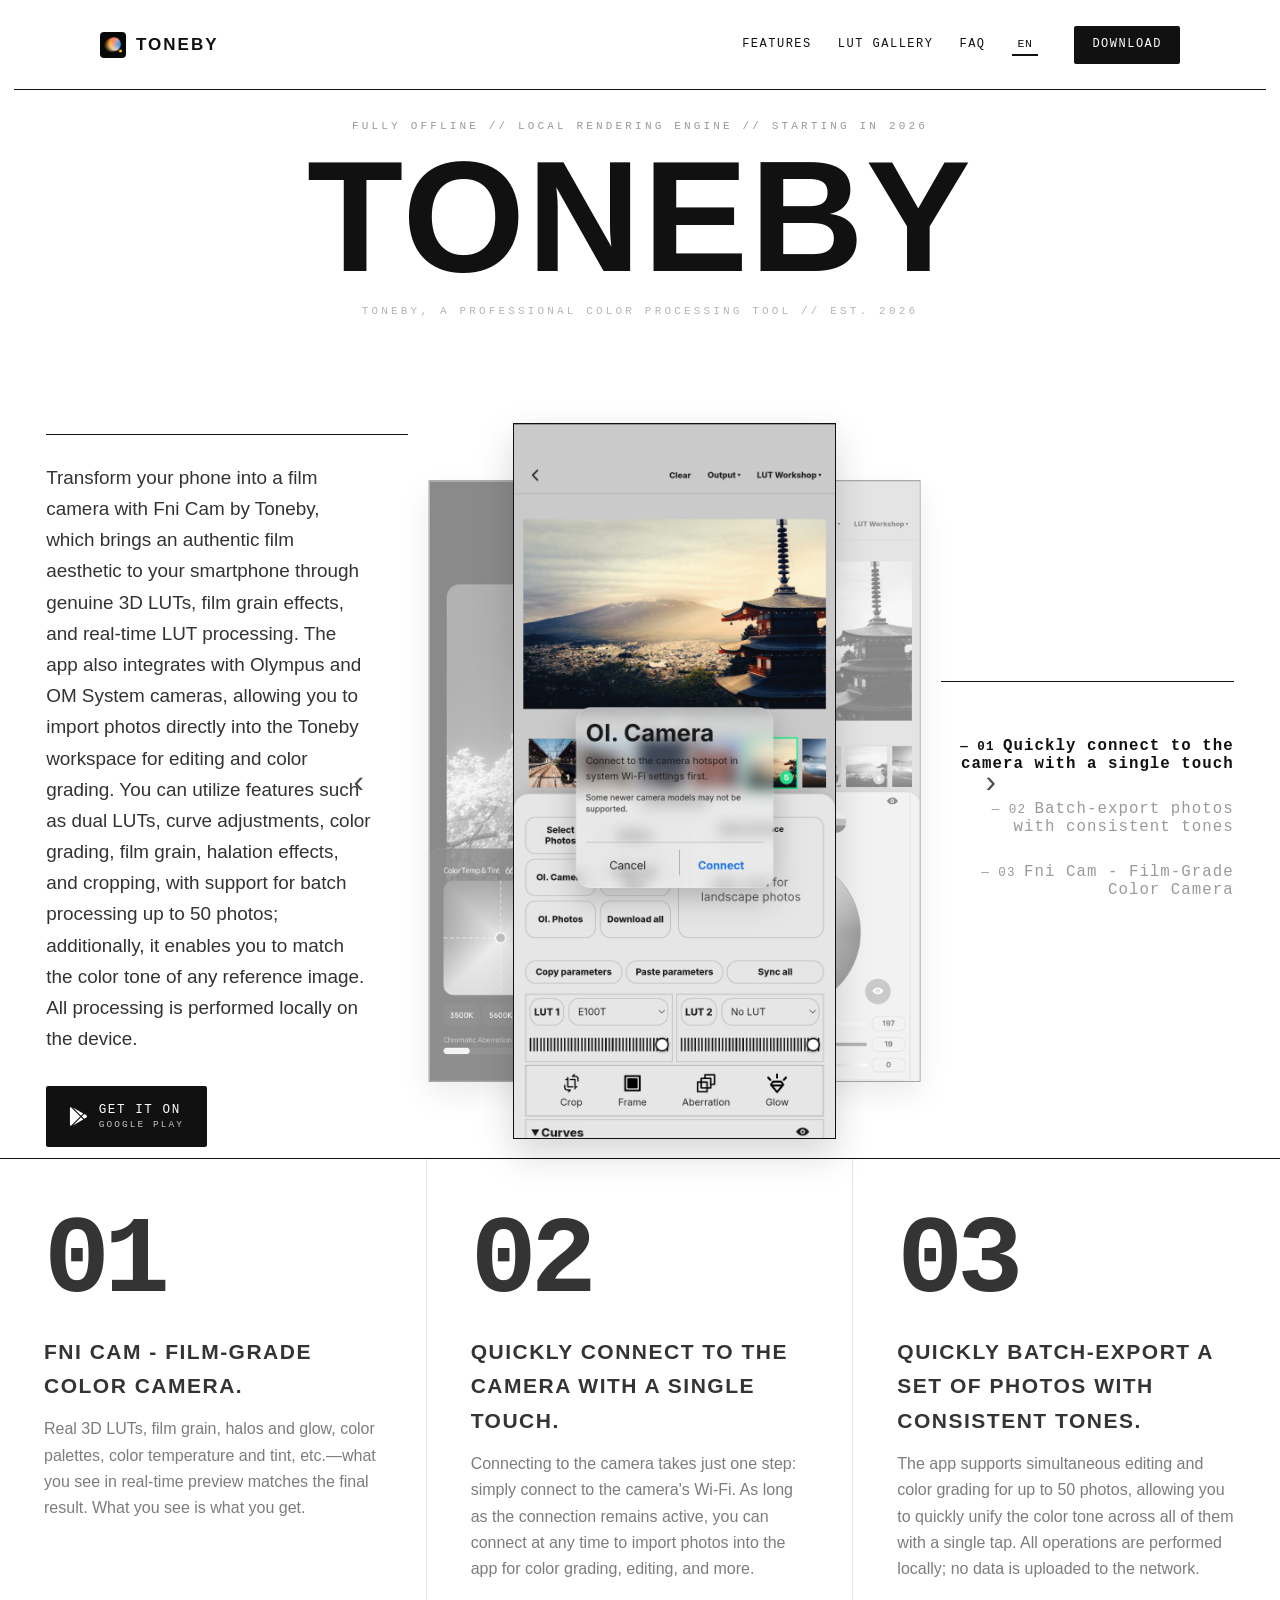
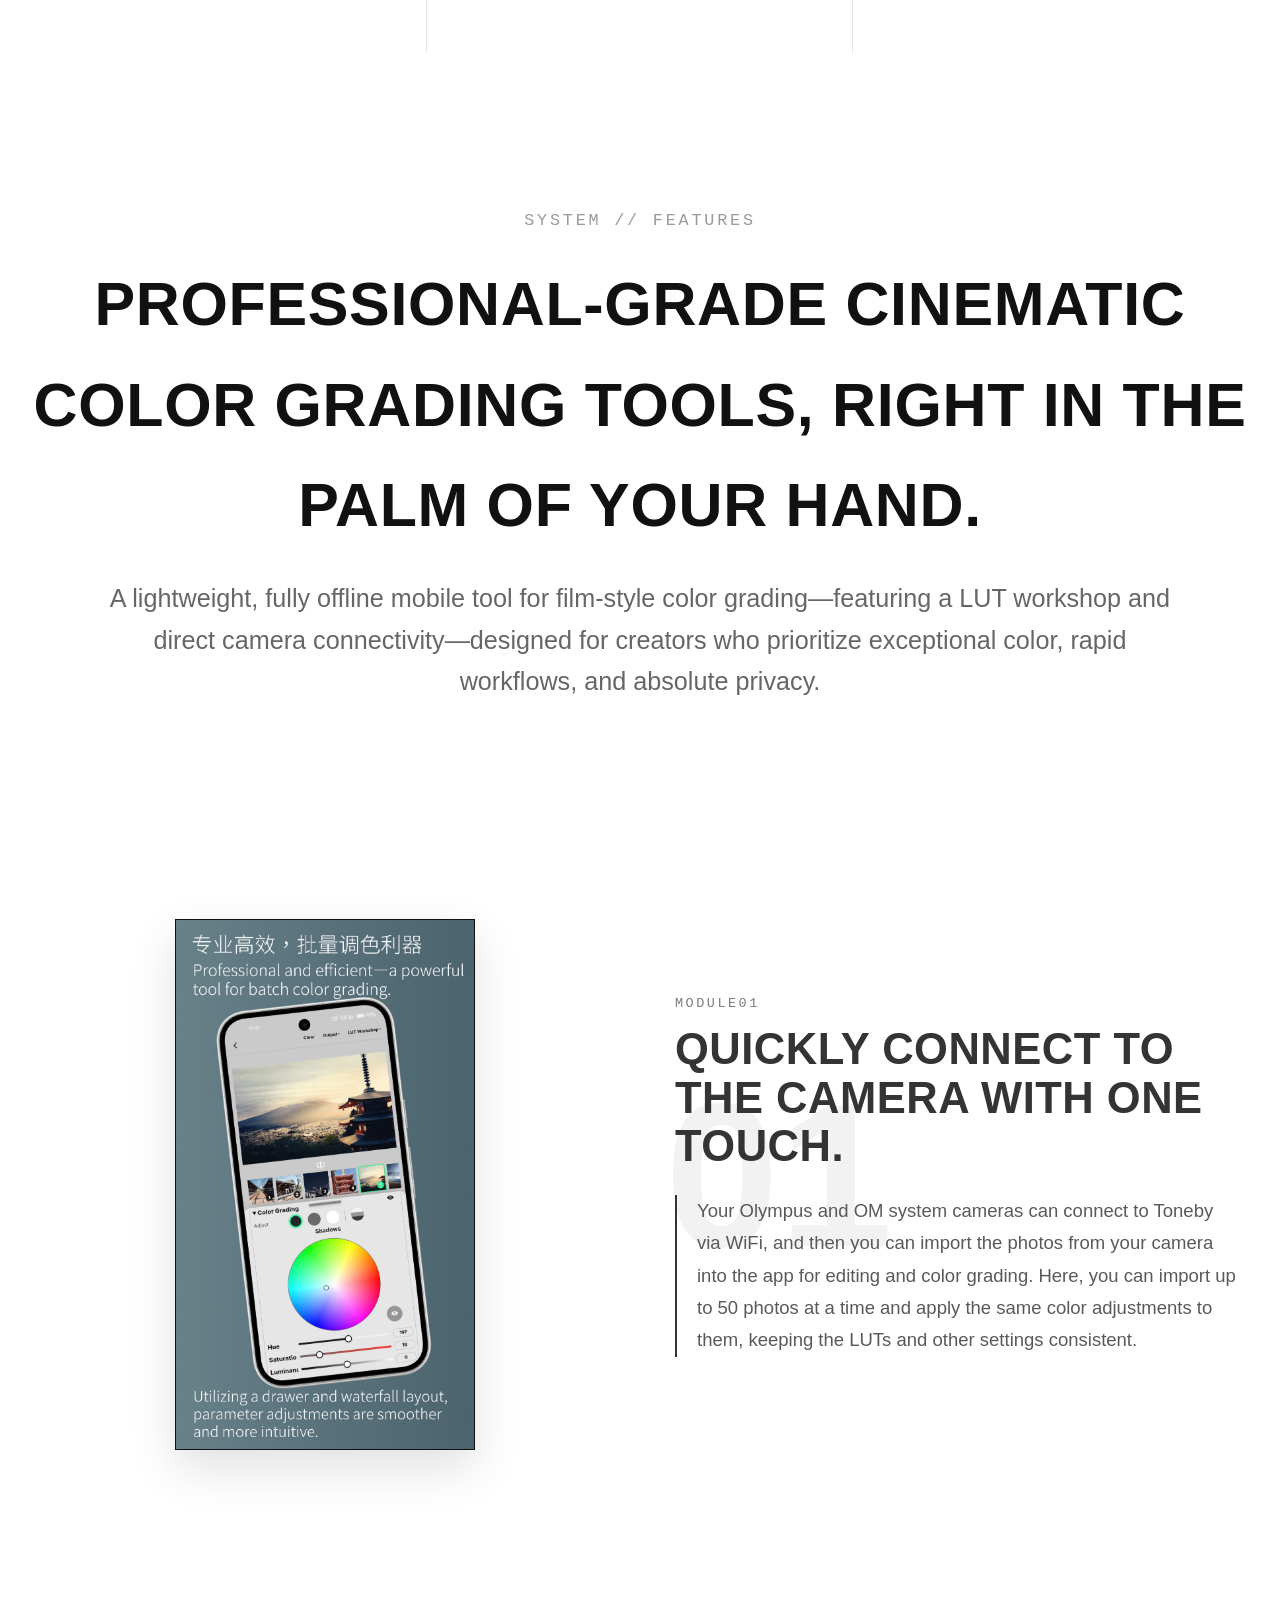
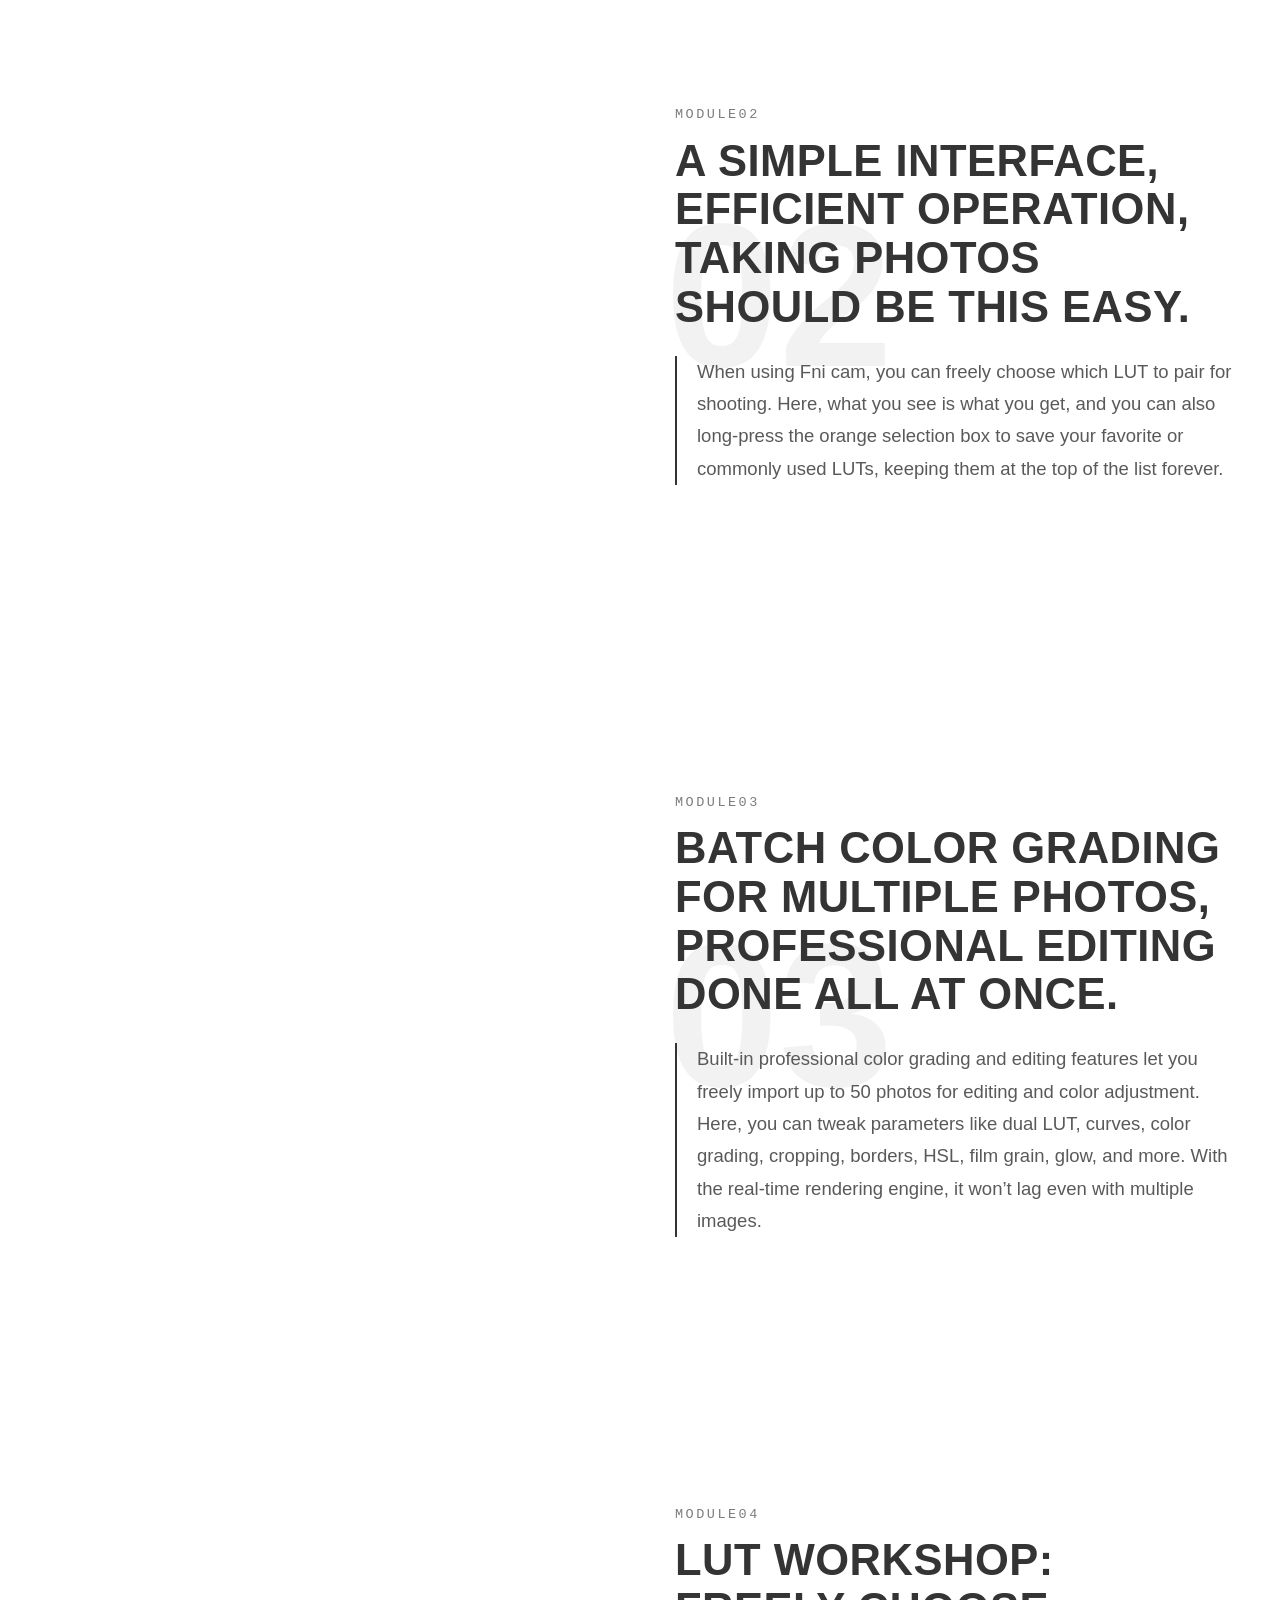
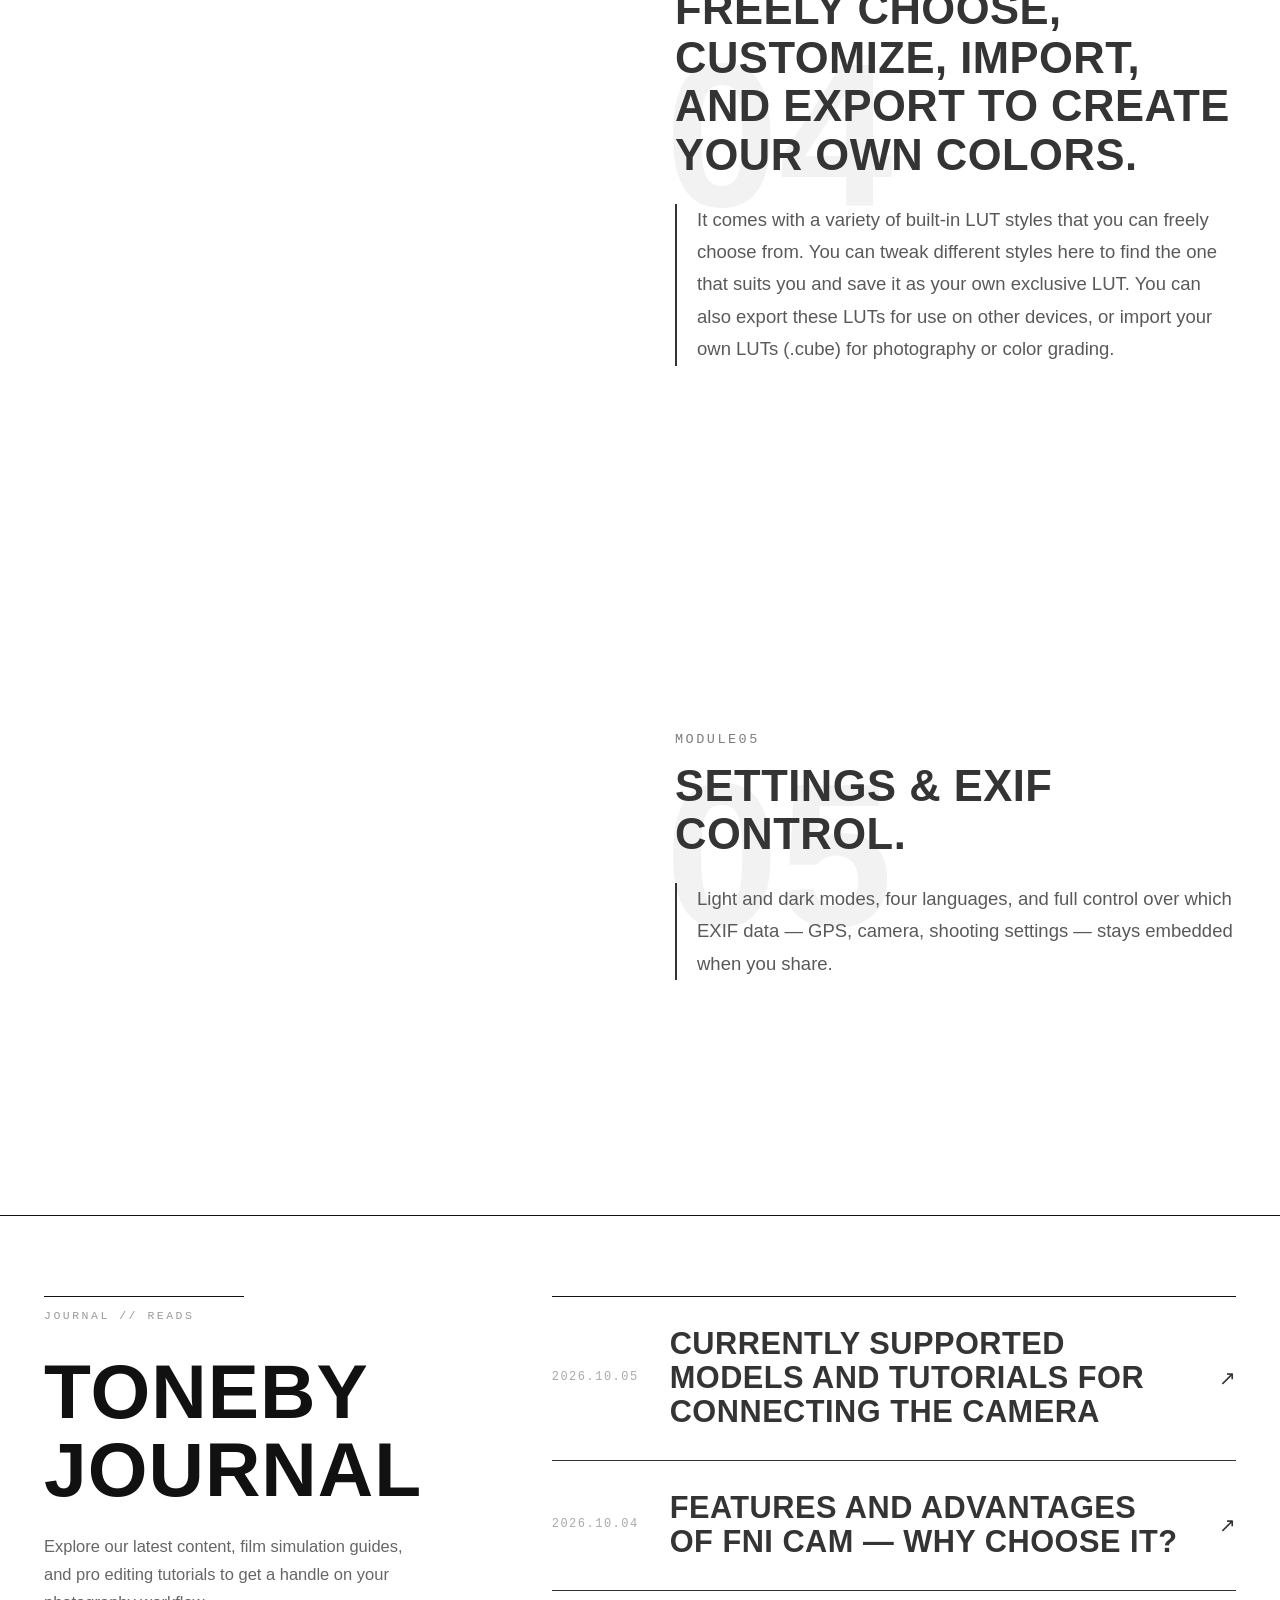
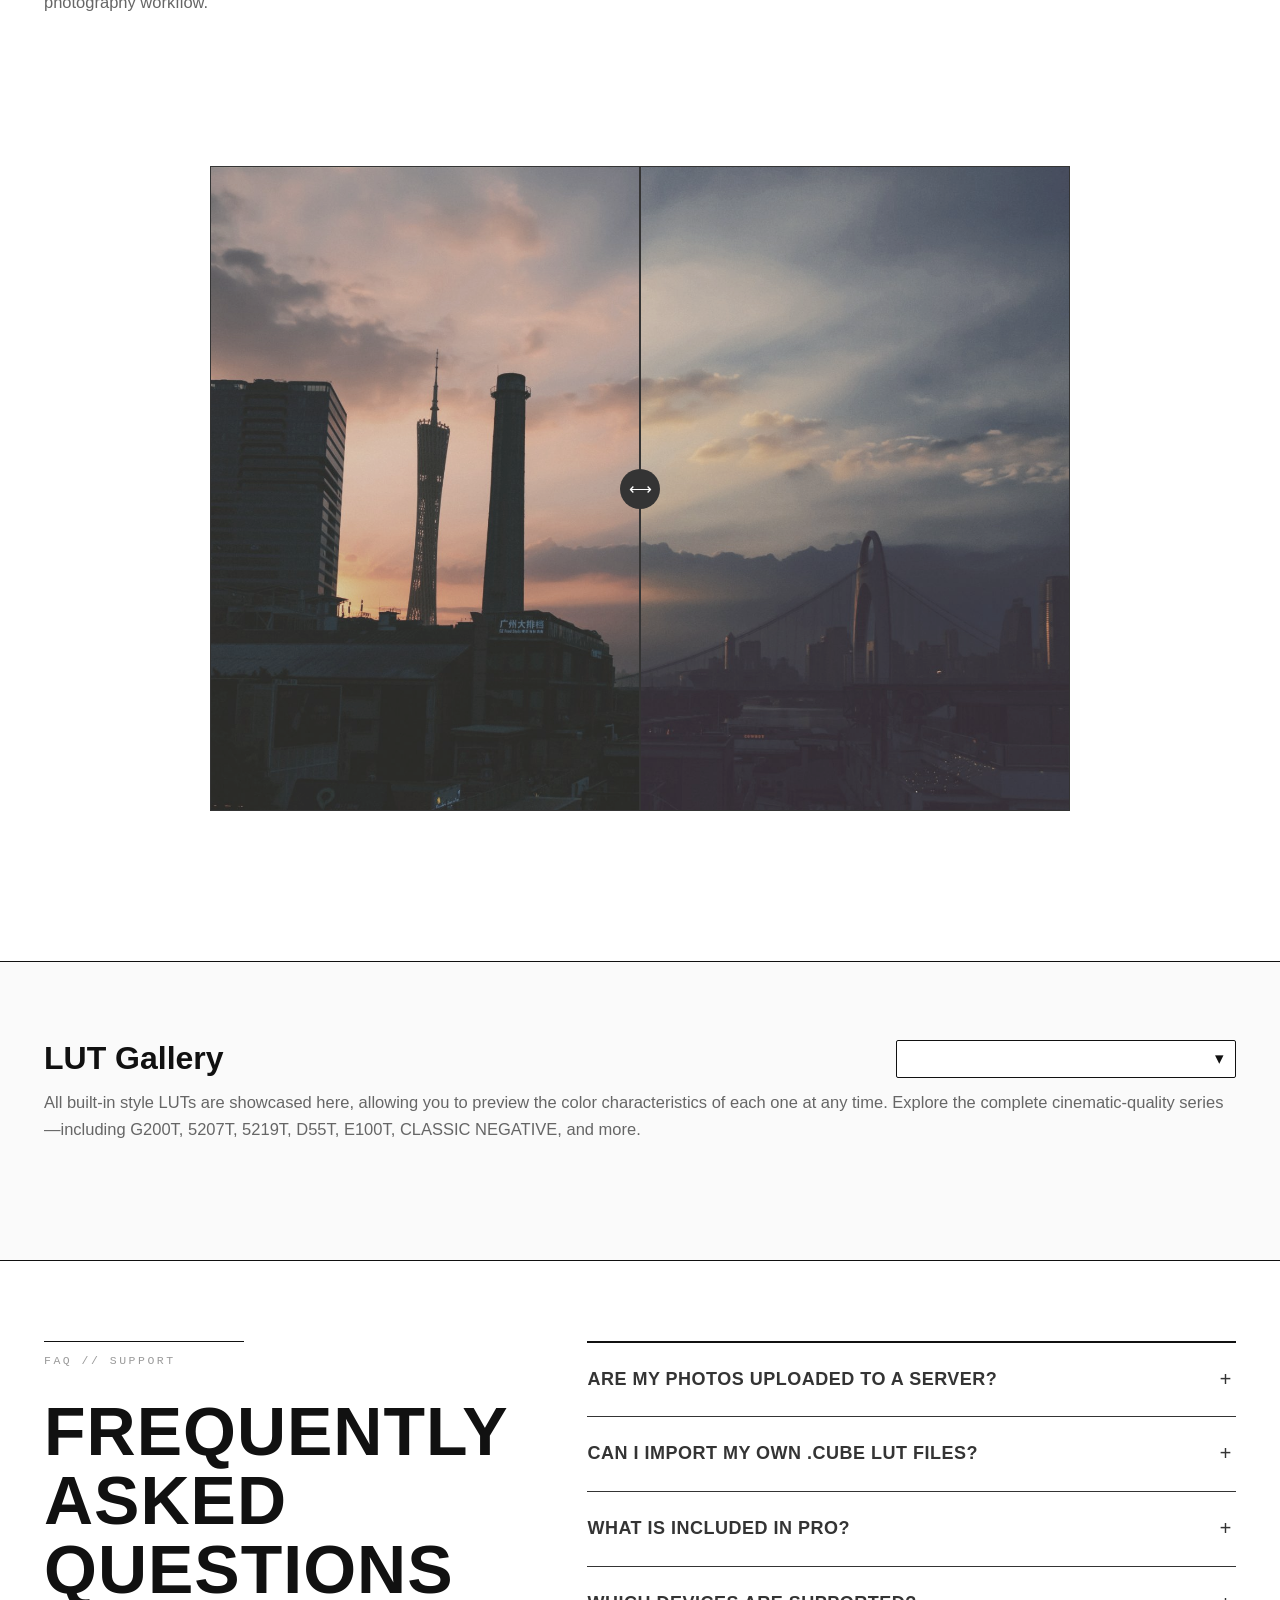
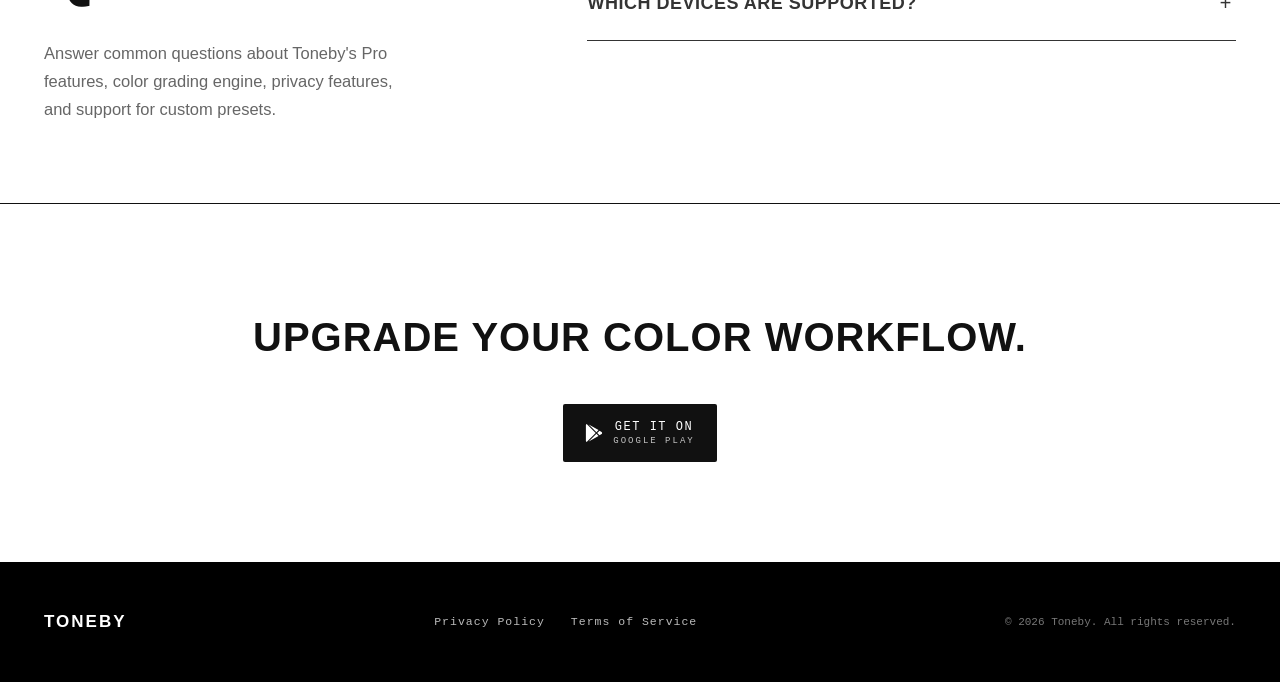
==== index.html @ 1a04022d "官网更新: index.html v=91（data.js 缓存刷新）" ====
<!DOCTYPE html>
<html lang="en">
<head>
  <meta charset="UTF-8">
  <meta name="viewport" content="width=device-width, initial-scale=1.0">
  <link rel="icon" type="image/jpeg" href="assets/favicon.jpg">
  <title>Toneby</title>
  <meta name="description" content="Toneby combines reference-image color matching, authentic 3D LUTs and a real-time LUT camera with 100% on-device processing. No uploads. No accounts.">
  <link rel="stylesheet" href="assets/style.v57.css?v=60">
</head>
<body>

<header class="wrap nav" data-sec="hero">
  <a class="brand" href="./" id="navBrand"></a>
  <nav class="nav-links mono" id="navLinks"></nav>
</header>

<!-- ============ HERO ============ -->
<section class="wrap hero" id="hero" data-sec="hero">
  <div class="hero-grid">
    <div class="hero-mast">
      <div class="mast-eyebrow" id="heroEyebrow"></div>
      <div class="mast-big" id="heroBig"></div>
      <div class="mast-sub" id="heroSub"></div>
    </div>

    <div class="hero-left">
      <hr class="rule">
      <p id="heroIntro"></p>
      <div class="store-btns" id="heroBtns"></div>
    </div>

    <div class="hero-center">
      <div class="deck" id="deck">
        <div class="card c-hidden" id="cardHidden"><img src="" alt=""></div>
        <div class="card c-left" id="cardLeft"><img src="" alt=""></div>
        <div class="card c-right" id="cardRight"><img src="" alt=""></div>
        <div class="card c-front" id="cardFront"><img src="" alt=""></div>
        <button class="shot-arrow prev" id="prevBtn" aria-label="Previous screenshot">‹</button>
        <button class="shot-arrow next" id="nextBtn" aria-label="Next screenshot">›</button>
      </div>
      <div class="shot-cap" id="shotCaption" style="grid-column:2"></div>
    </div>

    <div class="hero-right" id="heroGroups"></div>
  </div>
</section>

<!-- ============ NUMBERS ============ -->
<section class="numbers" id="numbers" data-sec="numbers">
  <div class="wrap" style="display:contents" id="numbersGrid"></div>
</section>

<!-- ============ FEATURES INTRO ============ -->
<section class="wrap features-intro" id="features" data-sec="features">
  <div class="tag" id="featTag"></div>
  <h2 id="featTitle"></h2>
  <p id="featDesc"></p>
</section>

<!-- ============ MODULES ============ -->
<section class="wrap modules" id="modules" data-sec="modules">
  <div class="mods-wrap">
    <div class="mods-sticky"><div class="mods-frame" id="modsFrame"></div></div>
    <div class="mods-texts" id="modsTexts"></div>
  </div>
</section>

<!-- ============ LUT GALLERY（LUT 展示整合进本页） ============ -->
<section class="gallery-page" id="gallery" data-sec="gallery">
  <div class="wrap">
    <div class="gp-head">
      <h2 id="galleryTitle"></h2>
      <div class="picker-wrap">
        <select id="galleryPicker" aria-label="选择 LUT 分组"></select>
        <span class="picker-arrow">▾</span>
      </div>
    </div>
    <p class="gp-desc" id="galleryDesc"></p>
    <main id="galleryPosts"></main>
  </div>
</section>

<!-- ============ JOURNAL ============ -->
<section class="journal" id="journal" data-sec="journal">
  <div class="wrap journal-grid">
    <div class="journal-left">
      <div class="journal-eyebrow" id="journalEyebrow"></div>
      <h2 class="journal-big" id="journalTitle"></h2>
      <p class="journal-desc" id="journalDesc"></p>
    </div>
    <div id="journalList"></div>
  </div>
</section>

<!-- ============ FAQ ============ -->
<section class="faq" id="faq" data-sec="faq">
  <div class="wrap faq-grid">
    <div class="faq-left">
      <div class="faq-eyebrow" id="faqEyebrow"></div>
      <h2 class="faq-big" id="faqTitle"></h2>
      <p class="faq-desc" id="faqDesc"></p>
    </div>
    <div id="faqList"></div>
  </div>
</section>

<!-- ============ CTA ============ -->
<section class="cta" id="download" data-sec="cta">
  <div class="wrap">
    <h2 id="ctaTitle"></h2>
    <div class="store-btns" id="ctaBtns"></div>
  </div>
</section>

<footer>
  <div class="wrap foot">
    <span class="fbrand" id="footBrand"></span>
    <nav class="foot-links" id="footLinks"></nav>
    <span class="copy" id="footCopy"></span>
  </div>
</footer>

<script>
(function () {
  var V = "v=91";
  function tryLoad(src, check, next, tries) {
    var s = document.createElement("script");
    s.src = src;
    function retry() { if (tries > 0) setTimeout(function () { tryLoad(src + "&r=" + (5 - tries), check, next, tries - 1); }, 700); }
    s.onload = function () { if (check()) next(); else retry(); };
    s.onerror = retry;
    document.head.appendChild(s);
  }
  tryLoad("data.js?" + V + "&ts=" + Date.now(), function () { return typeof SITE_WEB !== "undefined"; }, function () {
    tryLoad("assets/site.v63.js?ts=" + Date.now(), function () { return !!window.__SITE_BOOTED; }, function () {}, 3);
  }, 3);
})();
</script>
</body>
</html>
---- assets/style.v57.css ----
/* Toneby official site — light editorial style (ref: modipix.app) */
:root {
  --bg: #ffffff;
  --ink: #111111;
  --muted: #666666;
  --faint: #9a9a9a;
  --line: #e2e2e2;
  --accent: #f95c48;
  --sans: -apple-system, "Segoe UI", Roboto, "Helvetica Neue", Arial, sans-serif;
  --mono: ui-monospace, "IBM Plex Mono", "Cascadia Mono", Consolas, monospace;
}
* { margin: 0; padding: 0; box-sizing: border-box; }
html { scroll-behavior: smooth; }
body {
  background: var(--bg);
  color: var(--ink);
  font-family: var(--sans);
  font-size: 16px;
  line-height: 1.65;
  -webkit-font-smoothing: antialiased;
}
a { color: inherit; text-decoration: none; }
.wrap { max-width: 1180px; margin: 0 auto; padding: 0 28px; }
.mono { font-family: var(--mono); }

/* ---------- nav ---------- */
.nav {
  display: flex; align-items: center; justify-content: space-between;
  padding: 18px 0;
  border-bottom: 1px solid var(--line);
}
.brand { display: flex; align-items: center; gap: 10px; font-weight: 700; letter-spacing: 2px; font-size: 17px; }
.brand .mark {
  width: 22px; height: 22px; background: var(--ink); color: #fff;
  display: inline-flex; align-items: center; justify-content: center;
  font-size: 13px; font-weight: 700; border-radius: 2px;
}
.nav-links { display: flex; align-items: center; gap: 26px; font-family: var(--mono); font-size: 12px; letter-spacing: 1.5px; }
.nav-links a { color: var(--ink); transition: opacity .15s; }
.nav-links a:hover { opacity: .55; }
.nav-links .btn-nav {
  background: var(--ink); color: #fff; padding: 9px 18px; border-radius: 2px;
}
.nav-links .btn-nav:hover { opacity: .8; }

/* ---------- hero ---------- */
.hero { padding: 34px 0 70px; }
.hero-grid { display: grid; grid-template-columns: 1.05fr 1fr 0.85fr; gap: 40px; align-items: center; }
.hero-left .rule { border: 0; border-top: 1px solid var(--ink); margin: 0 0 26px; }
.hero-left p { font-size: 16.5px; color: #333; margin-bottom: 30px; }
.store-btns { display: flex; gap: 14px; flex-wrap: wrap; }
.store-btn {
  display: inline-flex; align-items: center; gap: 10px;
  background: var(--ink); color: #fff; padding: 15px 22px;
  border-radius: 2px; font-family: var(--mono); font-size: 12px;
  letter-spacing: 1.5px; line-height: 1.35; transition: opacity .15s;
}
.store-btn:hover { opacity: .82; }
.store-btn small { display: block; font-size: 9px; opacity: .75; letter-spacing: 2px; }

.hero-center { position: relative; text-align: center; }
.shot-frame { display: inline-block; position: relative; }
.shot-frame img {
  height: 262px; width: auto; display: block;
  border: 1px solid var(--line); border-radius: 10px;
  box-shadow: 0 18px 44px rgba(0,0,0,.14);
}
.shot-arrow {
  position: absolute; top: 50%; transform: translateY(-50%);
  background: none; border: none; cursor: pointer;
  font-size: 30px; color: var(--ink); padding: 10px 6px; line-height: 1;
  opacity: .75; transition: opacity .15s;
}
.shot-arrow:hover { opacity: 1; }
.shot-arrow.prev { left: -52px; }
.shot-arrow.next { right: -52px; }
.shot-caption { font-family: var(--mono); font-size: 10.5px; color: var(--faint); letter-spacing: 1.5px; margin-top: 14px; }

.hero-right { text-align: right; display: flex; flex-direction: column; gap: 26px; }
.hero-right .grp {
  font-family: var(--mono); font-size: 15px; letter-spacing: 1px;
  color: var(--faint); cursor: pointer; background: none; border: none;
  text-align: right; padding: 0; transition: color .15s;
}
.hero-right .grp:hover { color: var(--ink); }
.hero-right .grp.active { color: var(--ink); font-weight: 600; }
.hero-right .grp .no { color: var(--faint); margin-right: 8px; font-size: 12px; }
.hero-right .grp.active .no { color: var(--ink); }

/* ---------- numbers section ---------- */
.numbers { border-top: 1px solid var(--ink); display: grid; grid-template-columns: 1fr 1fr 1fr; }
.numbers .cell { padding: 40px 34px 60px; border-right: 1px solid var(--line); }
.numbers .cell:last-child { border-right: none; }
.numbers .big {
  font-size: 110px; font-weight: 800; letter-spacing: -6px;
  line-height: 1; margin-bottom: 18px; font-family: var(--mono);
}
.numbers h3 { font-size: 19px; letter-spacing: 1.5px; margin-bottom: 12px; text-transform: uppercase; }
.numbers p { font-size: 14.5px; color: var(--muted); }

/* ---------- modules ---------- */
.features-intro { text-align: center; padding: 90px 0 70px; }
.features-intro .tag { font-family: var(--mono); font-size: 11px; letter-spacing: 2px; color: var(--faint); margin-bottom: 14px; }
.features-intro h2 { font-size: 30px; letter-spacing: .5px; margin-bottom: 16px; }
.features-intro p { max-width: 620px; margin: 0 auto; color: var(--muted); font-size: 15.5px; }

.modules { padding-bottom: 30px; }
.module {
  display: grid; grid-template-columns: 1fr 1fr; gap: 60px; align-items: center;
  padding: 56px 0; border-top: 1px solid var(--line);
}
.module:nth-child(even) .mod-shot { order: 2; }
.mod-shot img {
  width: 100%; max-width: 330px; display: block; margin: 0 auto;
  border: 1px solid var(--line); border-radius: 10px;
  box-shadow: 0 16px 40px rgba(0,0,0,.12);
}
.mod-txt .fig { font-family: var(--mono); font-size: 11px; letter-spacing: 2px; color: var(--faint); margin-bottom: 12px; }
.mod-txt .mod { font-family: var(--mono); font-size: 11px; letter-spacing: 2px; color: var(--faint); margin-bottom: 8px; }
.mod-txt h3 { font-size: 24px; letter-spacing: 1px; text-transform: uppercase; margin-bottom: 14px; }
.mod-txt p { color: var(--muted); font-size: 15px; }

/* ---------- lut gallery strip ---------- */
.gallery-strip { border-top: 1px solid var(--ink); padding: 80px 0; text-align: center; }
.gallery-strip h2 { font-size: 28px; margin-bottom: 14px; }
.gallery-strip p { color: var(--muted); max-width: 560px; margin: 0 auto 30px; }
.gallery-strip .cards { display: flex; justify-content: center; gap: 18px; margin-bottom: 34px; flex-wrap: wrap; }
.gallery-strip .card {
  border: 1px solid var(--line); border-radius: 6px; padding: 18px 26px;
  font-family: var(--mono); font-size: 13px; letter-spacing: 1px; color: var(--ink);
}
.gallery-strip .card small { display: block; color: var(--faint); font-size: 10px; margin-top: 4px; }
.link-btn {
  display: inline-block; border: 1.5px solid var(--ink); padding: 13px 26px;
  font-family: var(--mono); font-size: 12px; letter-spacing: 2px;
  transition: all .15s;
}
.link-btn:hover { background: var(--ink); color: #fff; }

/* ---------- faq ---------- */
.faq { border-top: 1px solid var(--ink); padding: 80px 0; }
.faq h2 { font-size: 26px; margin-bottom: 34px; }
.faq details { border-bottom: 1px solid var(--line); }
.faq summary {
  cursor: pointer; list-style: none; padding: 20px 0;
  font-size: 16.5px; font-weight: 600; display: flex; justify-content: space-between; align-items: center;
}
.faq summary::-webkit-details-marker { display: none; }
.faq summary::after { content: "+"; font-family: var(--mono); color: var(--faint); font-size: 20px; }
.faq details[open] summary::after { content: "−"; }
.faq .a { padding: 0 0 22px; color: var(--muted); max-width: 760px; }

/* ---------- cta ---------- */
.cta { border-top: 1px solid var(--ink); padding: 100px 0; text-align: center; }
.cta h2 { font-size: 34px; letter-spacing: 1px; margin-bottom: 34px; }
.cta .store-btns { justify-content: center; }

/* ---------- footer ---------- */
footer { background: #000; color: #fff; padding: 46px 0; }
.foot { display: flex; justify-content: space-between; align-items: center; flex-wrap: wrap; gap: 16px; }
.foot .fbrand { font-weight: 700; letter-spacing: 2px; }
.foot-links { display: flex; gap: 26px; font-family: var(--mono); font-size: 11.5px; letter-spacing: 1px; }
.foot-links a { color: #bbb; }
.foot-links a:hover { color: #fff; }
.foot .copy { color: #777; font-family: var(--mono); font-size: 11px; }

/* ---------- article pages (privacy / terms) ---------- */
.article { max-width: 820px; margin: 0 auto; padding: 60px 28px 90px; }
.article h1 { font-size: 30px; margin-bottom: 8px; letter-spacing: .5px; }
.article .eff { font-family: var(--mono); font-size: 12px; color: var(--muted); margin-bottom: 30px; }
.article h2 { font-size: 20px; margin: 38px 0 14px; letter-spacing: .5px; }
.article h3 { font-size: 16px; margin: 28px 0 10px; }
.article p { color: #333; margin-bottom: 14px; }
.article hr { border: 0; border-top: 1px solid var(--line); margin: 34px 0; }

/* ---------- responsive ---------- */
@media (max-width: 960px) {
  .hero-grid { grid-template-columns: 1fr; gap: 30px; }
  .hero-right { text-align: left; }
  .hero-right .grp { text-align: left; }
  .numbers { grid-template-columns: 1fr; }
  .numbers .cell { border-right: none; border-bottom: 1px solid var(--line); }
  .module { grid-template-columns: 1fr; gap: 28px; padding: 44px 0; }
  .module:nth-child(even) .mod-shot { order: 0; }
  .nav-links a.hide-m { display: none; }
  .shot-frame img { height: 380px; }
}

/* ---------- hero 文案与景深轮播 ---------- */
#heroMeta {
  color: var(--faint); font-family: var(--mono); font-size: 10.5px;
  letter-spacing: 1.5px; margin-bottom: 8px;
}
#heroTitle {
  color: var(--ink); font-size: 26px; font-weight: 700;
  letter-spacing: 1px; line-height: 1.25; margin-bottom: 10px;
}
.shot-stack { position: relative; display: inline-block; }
.shot-stack .back {
  position: absolute; top: -12px; left: -18px;
  height: 250px; width: auto;
  border: 1px solid var(--line); border-radius: 10px;
  filter: grayscale(1); opacity: .35; z-index: 0;
}
.shot-frame { position: relative; z-index: 1; display: inline-block; }

/* ---------- LUT Gallery（内嵌展示） ---------- */
.gallery-page { border-top: 1px solid var(--ink); padding: 70px 0 90px; background: #fafafa; }
.gp-head { display: flex; align-items: center; justify-content: space-between; margin-bottom: 10px; flex-wrap: wrap; gap: 14px; }
.gp-head h2 { font-size: 28px; }
.picker-wrap { position: relative; width: min(340px, 80vw); }
.picker-wrap select {
  width: 100%; appearance: none; -webkit-appearance: none;
  background: #fff; color: var(--ink); border: 1px solid var(--ink);
  border-radius: 2px; padding: 10px 36px 10px 14px; font-size: 14px;
  cursor: pointer; outline: none; font-family: var(--mono); letter-spacing: 1px;
}
.picker-arrow { position: absolute; right: 12px; top: 50%; transform: translateY(-50%); pointer-events: none; }
.lut-post { padding: 46px 0; border-bottom: 1px solid var(--line); }
.lut-post:last-child { border-bottom: none; }
.lut-title { font-size: 22px; font-weight: 700; letter-spacing: .5px; margin-bottom: 10px; }
.lut-desc { font-size: 14.5px; color: var(--muted); margin-bottom: 18px; }
.photo-rows { width: 100%; }
.photo-row { display: flex; gap: 8px; width: 100%; overflow: hidden; margin-bottom: 8px; border-radius: 2px; }
.photo-row img { height: 100%; min-width: 0; display: block; object-fit: cover; border-radius: 2px; background: #eee; }
.photo-caption { margin-top: 14px; text-align: center; font-size: 14px; line-height: 1.7; color: #444; }
.film-line, .note-line { display: block; }
.credits { margin-top: 12px; font-family: var(--mono); font-size: 11px; color: var(--faint); text-align: center; line-height: 1.8; }

/* 画廊内嵌展示限宽 + 轮播宽度保护 */
#galleryPosts { max-width: 680px; margin: 0 auto; padding: 0 20px; }
.shot-frame img { max-width: 62vw; }

/* ===== 卡片堆轮播（modipix 同款） ===== */
.deck { position:relative; width:135px; height:278px; margin:0 auto; }
.deck .card {
  position:absolute; top:0; left:0; width:135px; height:278px;
  border:1px solid #d9d9d9; border-radius:10px; background:#fff; overflow:hidden;
  box-shadow:0 14px 34px rgba(0,0,0,.16);
  transition:transform .4s cubic-bezier(.4,0,.2,1), opacity .4s ease, filter .4s ease;
}
.deck .card img { width:100%; height:100%; object-fit:cover; display:block; }
.c-front { transform:translate(0,0) scale(1); opacity:1; filter:none; z-index:3; }
.c-left  { transform:translate(-36px,-14px) scale(.84); filter:grayscale(1); opacity:.5; z-index:2; }
.c-right { transform:translate(36px,-14px) scale(.84); filter:grayscale(1); opacity:.5; z-index:2; }
.c-hidden{ transform:translate(0,-30px) scale(.62); opacity:0; z-index:1; }
.shot-cap { font-family:ui-monospace,Consolas,monospace; font-size:10px; color:#9a9a9a; letter-spacing:1.5px; text-align:center; margin-top:18px; }

/* ---------- 品牌图标图片位 ---------- */
.logo-img { width:26px; height:26px; object-fit:cover; border-radius:4px; display:inline-block; }

/* ---------- 图片框自适应（按图片比例显示，不裁切不固定高） ---------- */
.deck { height:auto; min-height:120px; }
.deck .card { height:auto; }
.deck .card img { height:auto; max-height:none; }
.deck .c-front { position:relative; }

/* ===== 轮播上方大字标题区（modipix 同款） ===== */
.hero-mast { text-align:center; padding:26px 0 8px; }
.mast-eyebrow {
  font-family:var(--mono); font-size:10.5px; letter-spacing:3px;
  color:#9a9a9a; text-transform:uppercase; margin-bottom:6px;
}
.mast-big {
  font-size:clamp(64px, 13vw, 150px); font-weight:800; letter-spacing:2px;
  line-height:.95; color:var(--ink);
}
.mast-sub {
  font-family:var(--mono); font-size:10.5px; letter-spacing:3px;
  color:#b5b5b5; text-transform:uppercase; margin-top:10px;
}

/* ===== 轮播放大（modipix 尺寸） ===== */
.deck, .deck .card { width:205px; }
.deck .c-front  { transform:translate(0,0) scale(1); }
.deck .c-left   { transform:translate(-54px,-18px) scale(.84); }
.deck .c-right  { transform:translate(54px,-18px) scale(.84); }
.deck .c-hidden { transform:translate(0,-40px) scale(.62); }
@media (max-width: 640px) {
  .deck, .deck .card { width:58vw; }
  .deck .c-left   { transform:translate(-9vw,-3.5vw) scale(.84); }
  .deck .c-right  { transform:translate(9vw,-3.5vw) scale(.84); }
  .deck .c-hidden { transform:translate(0,-8vw) scale(.62); }
}
.hero-mast { grid-column: 1 / -1; }
.hero-mast { grid-column: 1 / -1; }

/* ===== MODULES：左 sticky 手机帧 + 右文字滚动换图（modipix 同款） ===== */
.mods-wrap { display: grid; grid-template-columns: 1fr 1fr; gap: 70px; align-items: start; }
.mods-sticky {
  position: sticky; top: 80px; height: calc(100vh - 160px);
  display: flex; align-items: center; justify-content: center;
}
.mods-frame {
  position: relative; width: min(300px, 82%); aspect-ratio: 9 / 19;
  background: #f0f0f0; border: 1px solid var(--line); border-radius: 16px;
  overflow: hidden; box-shadow: 0 18px 44px rgba(0,0,0,.12);
}
.mods-frame img {
  position: absolute; inset: 0; width: 100%; height: 100%;
  object-fit: cover; opacity: 0; transition: opacity .45s ease;
}
.mods-frame img.active { opacity: 1; }
.mod-block { min-height: 80vh; display: flex; flex-direction: column; justify-content: center; padding: 30px 0; }
.mod-inline { display: none; }
@media (max-width: 900px) {
  .mods-wrap { display: block; }
  .mods-sticky { display: none; }
  .mod-block { min-height: 0; padding: 36px 0; border-bottom: 1px solid var(--line); }
  .mod-inline { display: block; width: 60%; max-width: 250px; margin: 0 0 18px; border: 1px solid var(--line); border-radius: 10px; }
}

/* ===== 导航与全站左右内边距加大（往里收） ===== */
.wrap { padding: 0 44px; }
@media (max-width: 640px) { .wrap { padding: 0 22px; } }

/* ===== 轮播箭头外移 ===== */
.shot-arrow.prev { left: -84px; }
.shot-arrow.next { right: -84px; }
@media (max-width: 900px) {
  .shot-arrow.prev { left: -44px; }
  .shot-arrow.next { right: -44px; }
}

/* ===== MODULES：左 sticky 手机帧 + 右文字滚动换图（modipix 同款） ===== */
.mods-wrap { display: grid; grid-template-columns: 1fr 1fr; gap: 70px; align-items: start; }
.mods-sticky {
  position: sticky; top: 80px; height: calc(100vh - 160px);
  display: flex; align-items: center; justify-content: center;
}
.mods-frame {
  position: relative; width: min(300px, 82%); aspect-ratio: 9 / 19;
  background: #f0f0f0; border: 1px solid var(--line); border-radius: 16px;
  overflow: hidden; box-shadow: 0 18px 44px rgba(0,0,0,.12);
}
.mods-frame img {
  position: absolute; inset: 0; width: 100%; height: 100%;
  object-fit: cover; opacity: 0; transition: opacity .45s ease;
}
.mods-frame img.active { opacity: 1; }
.mod-block { min-height: 80vh; display: flex; flex-direction: column; justify-content: center; padding: 30px 0; }
.mod-inline { display: none; }
@media (max-width: 900px) {
  .mods-wrap { display: block; }
  .mods-sticky { display: none; }
  .mod-block { min-height: 0; padding: 36px 0; border-bottom: 1px solid var(--line); }
  .mod-inline { display: block; width: 60%; max-width: 250px; margin: 0 0 18px; border: 1px solid var(--line); border-radius: 10px; }
}

/* ===== 导航与全站左右内边距加大（往里收） ===== */
.wrap { padding: 0 44px; }
@media (max-width: 640px) { .wrap { padding: 0 22px; } }

/* ===== 轮播箭头外移 ===== */
.shot-arrow.prev { left: -84px; }
.shot-arrow.next { right: -84px; }
@media (max-width: 900px) {
  .shot-arrow.prev { left: -44px; }
  .shot-arrow.next { right: -44px; }
}

/* ===== 手机端 hero：轮播在上、文字按钮在下、右侧 01/02/03 隐藏 ===== */
@media (max-width: 960px) {
  .hero-mast { order: 0; }
  .hero-center { order: 1; }
  .hero-left { order: 2; text-align: center; }
  .hero-left .rule { margin-left: auto; margin-right: auto; }
  .store-btns { justify-content: center; }
  .hero-right { display: none; }
}

/* ===== 手机端 hero：轮播在上、文字按钮在下、右侧 01/02/03 隐藏 ===== */
@media (max-width: 960px) {
  .hero-mast { order: 0; }
  .hero-center { order: 1; }
  .hero-left { order: 2; text-align: center; }
  .hero-left .rule { margin-left: auto; margin-right: auto; }
  .store-btns { justify-content: center; }
  .hero-right { display: none; }
}

/* ===== 顶部：空间加大 + 黑线 + 固定吸顶 ===== */
header.nav {
  position: sticky; top: 0; z-index: 100;
  background: rgba(255,255,255,.97);
  border-bottom: 1px solid var(--ink);
  padding-top: 26px; padding-bottom: 26px;
}
section[id] { scroll-margin-top: 110px; }

/* ===== MODULE 文字块：modipix 同款大小对比 ===== */
.mod-block { position: relative; }
.mod-ghost {
  position: absolute; top: 50%; left: -10px; transform: translateY(-50%);
  font-size: clamp(140px, 16vw, 230px); font-weight: 800; line-height: 1;
  color: #f0f0f0; z-index: 0; pointer-events: none; user-select: none;
}
.mod-block .fig, .mod-block .mod, .mod-block h3, .mod-block p { position: relative; z-index: 1; }
.mod-block .fig { color: var(--faint); }
.mod-block .mod {
  font-family: var(--mono); font-size: 13px; letter-spacing: 2.5px;
  color: var(--muted); text-transform: uppercase; margin-bottom: 6px;
}
.mod-block h3 {
  font-size: clamp(28px, 3.4vw, 44px); font-weight: 800; line-height: 1.12;
  letter-spacing: .5px; margin: 10px 0 24px; text-transform: uppercase;
}
.mod-block p {
  border-left: 2px solid var(--ink); padding-left: 20px;
  font-size: 16.5px; line-height: 1.75; color: #3d3d3d;
}

/* ===== 顶部：空间加大 + 黑线 + 固定吸顶 ===== */
header.nav {
  position: sticky; top: 0; z-index: 100;
  background: rgba(255,255,255,.97);
  border-bottom: 1px solid var(--ink);
  padding-top: 26px; padding-bottom: 26px;
}
section[id] { scroll-margin-top: 110px; }

/* ===== MODULE 文字块：modipix 同款大小对比 ===== */
.mod-block { position: relative; }
.mod-ghost {
  position: absolute; top: 50%; left: -10px; transform: translateY(-50%);
  font-size: clamp(140px, 16vw, 230px); font-weight: 800; line-height: 1;
  color: #f0f0f0; z-index: 0; pointer-events: none; user-select: none;
}
.mod-block .fig, .mod-block .mod, .mod-block h3, .mod-block p { position: relative; z-index: 1; }
.mod-block .fig { color: var(--faint); }
.mod-block .mod {
  font-family: var(--mono); font-size: 13px; letter-spacing: 2.5px;
  color: var(--muted); text-transform: uppercase; margin-bottom: 6px;
}
.mod-block h3 {
  font-size: clamp(28px, 3.4vw, 44px); font-weight: 800; line-height: 1.12;
  letter-spacing: .5px; margin: 10px 0 24px; text-transform: uppercase;
}
.mod-block p {
  border-left: 2px solid var(--ink); padding-left: 20px;
  font-size: 16.5px; line-height: 1.75; color: #3d3d3d;
}

/* ===== 手机端：禁止横向溢出（右侧空白条根治）+ 导航收纳 + MODULE 图居中 ===== */
html, body { overflow-x: hidden; overflow-x: clip; max-width: 100vw; }
@media (max-width: 700px) {
  .nav-links a { display: none; }
  .nav-links a.btn-nav { display: inline-flex; }
  .nav { padding-top: 16px; padding-bottom: 16px; }
}
@media (max-width: 960px) {
  .nav-links { gap: 14px; }
  .nav-links a { font-size: 10px; letter-spacing: 1px; }
  .mod-inline { margin-left: auto; margin-right: auto; }
  .mod-block .mod-ghost { display: none !important; }
}

/* ===== 幽灵数字跟随文案容器（所有设备）；手机端调小 ===== */
.mod-txtwrap { position: relative; }
.mod-ghost { top: 50% !important; left: -10px; }
@media (max-width: 900px) {
  .mod-block .mod-ghost { display: block !important; font-size: clamp(70px, 20vw, 110px); }
}

/* ===== 顶部分隔线：延伸至屏幕两端（留 14px 显示边界），内容对齐不变 ===== */
header.nav { border-bottom: none; }
header.nav::after {
  content: ""; position: absolute; bottom: 0; left: 50%;
  transform: translateX(-50%); width: calc(100vw - 28px);
  border-bottom: 1px solid var(--ink);
}

/* ===== 顶部内容随延伸线到边界：左右 100px ===== */
header.nav { max-width: none; padding-left: 100px; padding-right: 100px; }
@media (max-width: 960px) { header.nav { padding-left: 22px; padding-right: 22px; } }

/* ===== 轮播放大 0.5 倍（205px → 308px，电脑端） ===== */
@media (min-width: 901px) {
  .deck, .deck .card { width: 308px; }
  .deck .c-left { transform: translate(-80px, -20px) scale(.84); }
  .deck .c-right { transform: translate(80px, -20px) scale(.84); }
  .deck .c-hidden { transform: translate(0, -60px) scale(.62); }
}

/* ===== 全站图片：直角 + 1px 黑边 ===== */
.mods-frame, .deck .card, .mod-inline,
.photo-row img, .mod-shot img, .lut-post img,
#gallery img, .mods-frame img {
  border-radius: 0 !important;
  border: 1px solid var(--ink);
}

/* ===== 顶部内容随延伸线到边界：左右 100px ===== */
header.nav { max-width: none; padding-left: 100px; padding-right: 100px; }
@media (max-width: 960px) { header.nav { padding-left: 22px; padding-right: 22px; } }

/* ===== 轮播放大 0.5 倍（205px → 308px，电脑端） ===== */
@media (min-width: 901px) {
  .deck, .deck .card { width: 308px; }
  .deck .c-left { transform: translate(-80px, -20px) scale(.84); }
  .deck .c-right { transform: translate(80px, -20px) scale(.84); }
  .deck .c-hidden { transform: translate(0, -60px) scale(.62); }
}

/* ===== 全站图片：直角 + 1px 黑边 ===== */
.mods-frame, .deck .card, .mod-inline,
.photo-row img, .mod-shot img, .lut-post img,
#gallery img, .mods-frame img {
  border-radius: 0 !important;
  border: 1px solid var(--ink);
}

/* ===== 电脑端 hero：文案往两边移（加宽 hero 区域 + 拉大列间距） ===== */
@media (min-width: 901px) {
  section.hero.wrap { max-width: 1320px; }
  .hero-grid { gap: 90px; }
}

/* ===== 电脑端 hero：文案往两边移（加宽 hero 区域 + 拉大列间距） ===== */
@media (min-width: 901px) {
  section.hero.wrap { max-width: 1320px; }
  .hero-grid { gap: 90px; }
}

/* ===== MODULE 手机框：边框唯一 1px；图片按原始比例完整显示（不裁切） ===== */
.mods-frame img { border: none; }
.mods-frame { aspect-ratio: auto; background: transparent; }
.mods-frame img { position: absolute; top: 0; left: 0; width: 100%; height: auto; object-fit: fill; }
.mods-frame img.active { position: relative; }

/* ===== MODULE 手机框：边框唯一 1px；图片按原始比例完整显示（不裁切） ===== */
.mods-frame img { border: none; }
.mods-frame { aspect-ratio: auto; background: transparent; }
.mods-frame img { position: absolute; top: 0; left: 0; width: 100%; height: auto; object-fit: fill; }
.mods-frame img.active { position: relative; }

/* ===== 轮播：灰卡左右外移 + 与前卡垂直居中 ===== */
@media (min-width: 901px) {
  .deck .c-left { transform: translate(-105px, 0) scale(.84); }
  .deck .c-right { transform: translate(105px, 0) scale(.84); }
  .deck .c-hidden { transform: translate(0, 0) scale(.62); opacity: 0; }
}

/* ===== 图片对比板块（拖动竖线对比两图） ===== */
.compare-sec { padding-top: 70px; padding-bottom: 90px; } /* 左右交给 .wrap，勿用简写覆盖 */
.compare-sec h2#cmpTitle { display: none; }
.cmp-block { margin: 0 auto 60px; max-width: 760px; }
.cmp-frame {
  position: relative; width: 100%; overflow: hidden;
  border: 1px solid var(--ink); background: #f0f0f0;
  touch-action: none; cursor: ew-resize; user-select: none;
}
.cmp-img { position: absolute; inset: 0; width: 100%; height: 100%; object-fit: fill; display: block; }
.cmp-handle {
  position: absolute; top: 0; bottom: 0; left: 50%; width: 0; z-index: 3;
}
.cmp-handle::before {
  content: ""; position: absolute; top: 0; bottom: 0; left: -1px;
  width: 2px; background: var(--ink);
}
.cmp-handle::after {
  content: "⟷"; position: absolute; top: 50%; left: 0;
  transform: translate(-50%, -50%);
  background: var(--ink); color: #fff; width: 40px; height: 40px;
  border-radius: 50%; display: flex; align-items: center; justify-content: center;
  font-size: 16px;
}
.cmp-cap { text-align: center; margin-top: 16px; font-family: var(--mono); font-size: 11px; letter-spacing: 2px; color: var(--muted); text-transform: uppercase; }

/* 手机框图片改块级元素，去除 inline 基线白边 */
.mods-frame img { display: block; }

/* 轮播箭头置顶（防被灰卡遮挡无法点击） */
.shot-arrow { z-index: 10; }

/* 轮播箭头置顶（防被灰卡遮挡无法点击） */
.shot-arrow { z-index: 10; }

/* ===== 手机端：灰卡也垂直居中（此前只改了电脑端） ===== */
@media (max-width: 900px) {
  .deck .c-left { transform: translate(-9vw, 0) scale(.84); }
  .deck .c-right { transform: translate(9vw, 0) scale(.84); }
}

/* ===== 手机端：灰卡也垂直居中（此前只改了电脑端） ===== */
@media (max-width: 900px) {
  .deck .c-left { transform: translate(-9vw, 0) scale(.84); }
  .deck .c-right { transform: translate(9vw, 0) scale(.84); }
}

/* ===== 右侧分组标签：顶部加与左侧对称的黑线 ===== */
.hero-right::before {
  content: ""; display: block;
  border-top: 1px solid var(--ink);
  margin: 0 0 26px;
}

/* ===== 画廊描述（标题下方，空则隐藏） ===== */
.gp-desc { font-size: 14.5px; color: var(--muted); margin: -6px 0 26px; }

/* ===== 右侧分组标签：顶部加与左侧对称的黑线 ===== */
.hero-right::before {
  content: ""; display: block;
  border-top: 1px solid var(--ink);
  margin: 0 0 26px;
}

/* ===== 画廊描述（标题下方，空则隐藏） ===== */
.gp-desc { font-size: 14.5px; color: var(--muted); margin: -6px 0 26px; }

/* ===== 对比板块：仅手柄可拖（不劫持页面滑动）；限宽遵守全站边界 ===== */
.cmp-frame { aspect-ratio: 4 / 5; touch-action: pan-y; }
.cmp-block { max-width: 680px; width: 100%; }
.cmp-handle { width: 44px; margin-left: -22px; touch-action: none; }
.cmp-handle::before { left: 21px; }
.cmp-handle::after { left: 22px; }

/* ===== 画廊：全部图片零裁切 ===== */
.photo-row img { box-sizing: border-box; object-fit: fill; }
.photo-single {
  display: block; width: 100%; height: auto;
  border: 1px solid var(--ink); border-radius: 0;
  margin-bottom: 8px; background: #eee;
}

/* ===== 动效系统：追赶入场 + 离屏变灰 + 轮播回弹 ===== */
.reveal { opacity: 0; transform: translateY(40px); transition: opacity .6s ease, transform .65s cubic-bezier(.2,.7,.3,1); transition-delay: var(--rd, 0ms); }
.reveal.revealed { opacity: 1; transform: none; transition-delay: 0ms; }
.dim-top { filter: grayscale(.5); opacity: .7 !important; transition: filter .35s ease, opacity .35s ease !important; transition-delay: 0ms !important; }
.dim-pre { filter: grayscale(.3); opacity: .85 !important; transition: filter .35s ease, opacity .35s ease !important; transition-delay: 0ms !important; }
@keyframes kickL { 0% { transform: translateX(0); } 35% { transform: translateX(-14px); } 70% { transform: translateX(5px); } 100% { transform: translateX(0); } }
@keyframes kickR { 0% { transform: translateX(0); } 35% { transform: translateX(14px); } 70% { transform: translateX(-5px); } 100% { transform: translateX(0); } }
.deck.kick-left { animation: kickL .38s cubic-bezier(.3,.7,.4,1); }
.deck.kick-right { animation: kickR .38s cubic-bezier(.3,.7,.4,1); }
@media (prefers-reduced-motion: reduce) {
  .reveal { opacity: 1 !important; transform: none !important; transition: none !important; }
  .deck.kick-left, .deck.kick-right { animation: none !important; }
}

/* ===== FAQ：modipix 同款左右结构（左文案右问答） ===== */
.faq-grid { display: grid; grid-template-columns: 1fr 1.5fr; gap: 80px; align-items: start; }
.faq-eyebrow {
  font-family: var(--mono); font-size: 10.5px; letter-spacing: 2.5px;
  color: var(--faint); text-transform: uppercase;
  border-top: 1px solid var(--ink); display: inline-block;
  padding-top: 10px; margin-bottom: 26px; min-width: 200px;
}
.faq-big {
  font-size: clamp(40px, 5.6vw, 68px); font-weight: 800; line-height: 1.02;
  letter-spacing: 1px; text-transform: uppercase; margin: 0 0 24px;
}
.faq-desc { font-size: 14.5px; line-height: 1.7; color: var(--muted); max-width: 300px; margin: 0; }
#faqList { border-top: 2px solid var(--ink); }
#faqList details { border-bottom: 1px solid var(--ink); }
#faqList summary {
  list-style: none; cursor: pointer; position: relative;
  padding: 22px 46px 22px 0;
  font-size: 15.5px; font-weight: 800; letter-spacing: .5px;
  text-transform: uppercase; color: var(--ink);
}
#faqList summary::-webkit-details-marker { display: none; }
#faqList summary::after {
  content: "+"; position: absolute; right: 4px; top: 50%;
  transform: translateY(-50%); font-size: 20px; font-weight: 400; color: var(--ink);
}
#faqList details[open] summary::after { content: "−"; }
#faqList .a { padding: 0 40px 22px 0; font-size: 14.5px; line-height: 1.75; color: var(--muted); }
@media (max-width: 900px) {
  .faq-grid { grid-template-columns: 1fr; gap: 34px; }
  .faq-big { font-size: clamp(34px, 9vw, 52px); }
}

/* FAQ 大字：压过旧 .faq h2 规则 */
.faq-grid .faq-big { font-size: clamp(40px, 5.6vw, 68px) !important; }
@media (max-width: 900px) { .faq-grid .faq-big { font-size: clamp(34px, 9vw, 52px) !important; } }

/* ===== JOURNAL：modipix 同款左文案右文章列表（FAQ 上方） ===== */
.journal { border-top: 1px solid var(--ink); padding: 80px 0; }
.journal-grid { display: grid; grid-template-columns: 1fr 1.6fr; gap: 80px; align-items: start; }
.journal-eyebrow {
  font-family: var(--mono); font-size: 10.5px; letter-spacing: 2.5px;
  color: var(--faint); text-transform: uppercase;
  border-top: 1px solid var(--ink); display: inline-block;
  padding-top: 10px; margin-bottom: 26px; min-width: 200px;
}
.journal-big {
  font-size: clamp(40px, 5.6vw, 68px); font-weight: 800; line-height: 1.02;
  letter-spacing: 1px; text-transform: uppercase; margin: 0 0 24px;
}
.journal-desc { font-size: 14.5px; line-height: 1.7; color: var(--muted); max-width: 300px; margin: 0; }
#journalList { border-top: 1px solid var(--ink); }
.j-row {
  display: grid; grid-template-columns: 96px 1fr 34px; gap: 22px; align-items: center;
  border-bottom: 1px solid var(--ink); padding: 30px 0;
  color: var(--ink); text-decoration: none;
}
a.j-row:hover .j-title { opacity: .5; transition: opacity .2s ease; }
.j-date { font-family: var(--mono); font-size: 10.5px; letter-spacing: 1.5px; color: var(--faint); white-space: nowrap; }
.j-title { font-size: clamp(19px, 2.1vw, 27px); font-weight: 800; line-height: 1.12; letter-spacing: .5px; text-transform: uppercase; }
.j-arrow { font-size: 20px; text-align: right; color: var(--ink); }
@media (max-width: 900px) {
  .journal-grid { grid-template-columns: 1fr; gap: 34px; }
  .journal-big { font-size: clamp(34px, 9vw, 52px); }
}
@media (max-width: 640px) {
  .j-row { grid-template-columns: 1fr 24px; grid-template-areas: "date arrow" "title arrow"; gap: 8px 14px; padding: 22px 0; }
  .j-date { grid-area: date; }
  .j-title { grid-area: title; font-size: clamp(17px, 5.4vw, 22px); }
  .j-arrow { grid-area: arrow; align-self: start; padding-top: 2px; }
}

/* ===== v39：电脑端全站统一加宽对齐（1180→1320，与 hero 一致；含 LUT 画廊） ===== */
@media (min-width: 901px) {
  .wrap { max-width: 1320px; }
  body { font-size: 17px; }
  .hero-left p { font-size: 18px; max-width: 320px; } /* 限宽：给外移的轮播箭头留出无文字区 */
  .numbers .cell { padding: 48px 44px 70px; }
  .numbers h3 { font-size: 21px; }
  .numbers p { font-size: 16px; }
  .features-intro { padding: 110px 0 80px; }
  .features-intro .tag { font-size: 12px; }
  .features-intro h2 { font-size: clamp(34px, 3.4vw, 44px); }
  .features-intro p { max-width: 780px; font-size: 18px; }
  .mod-block .mod { font-size: 13.5px; }
  .mod-block p { font-size: 18.5px; }
  .faq-big { font-size: clamp(44px, 6vw, 84px) !important; }
  .journal-big { font-size: clamp(44px, 6vw, 84px); }
  .faq-eyebrow, .journal-eyebrow { font-size: 11.5px; }
  .faq-desc, .journal-desc { font-size: 16.5px; max-width: 360px; }
  #faqList summary { font-size: 18px; }
  #faqList .a { font-size: 16.5px; }
  .j-title { font-size: clamp(21px, 2.4vw, 34px); }
  .j-date { font-size: 12px; }
  .gp-head h2 { font-size: 32px; }
  .gp-desc { font-size: 16.5px; }
  .lut-title { font-size: 26px; }
  .lut-desc { font-size: 16.5px; }
  .photo-caption { font-size: 15.5px; }
  .credits { font-size: 12px; }
  #galleryPosts { max-width: 1000px; }
  .cmp-block { max-width: 860px; }
  .cta h2 { font-size: 40px; }
}

/* ===== v39：轮播箭头移到所有图片（含两侧灰卡）外側 ===== */
@media (min-width: 901px) {
  .shot-arrow.prev { left: -158px; }
  .shot-arrow.next { right: -158px; }
}
@media (max-width: 900px) {
  .shot-arrow.prev { left: -64px; }
  .shot-arrow.next { right: -64px; }
}

/* ===== v39：画廊图片点击放大（灯箱） ===== */
#galleryPosts img { cursor: zoom-in; }
.lb {
  position: fixed; inset: 0; z-index: 999;
  background: rgba(255,255,255,.96);
  display: flex; align-items: center; justify-content: center;
  opacity: 0; pointer-events: none; transition: opacity .2s ease;
  cursor: zoom-out;
}
.lb.on { opacity: 1; pointer-events: auto; }
.lb img {
  max-width: 92vw; max-height: 92vh; width: auto; height: auto;
  border: 1px solid var(--ink); background: #fff;
}

/* ===== v40：hero 两侧文案外移（宽屏 1760）+ 箭头彻底离开文案区 ===== */
@media (min-width: 1280px) {
  section.hero.wrap { max-width: 1760px; }
  .hero-left p { max-width: 310px; }
}
/* 901-1279px：屏幕放不下三栏+外移箭头，改为与手机端一致的上下堆叠（轮播在上文案在下） */
@media (min-width: 901px) and (max-width: 1279px) {
  .hero-grid { grid-template-columns: 1fr; gap: 34px; }
  .hero-mast { order: 0; }
  .hero-center { order: 1; }
  .hero-left { order: 2; text-align: center; }
  .hero-left .rule { margin-left: auto; margin-right: auto; }
  .hero-left p { max-width: 620px; margin-left: auto; margin-right: auto; }
  .store-btns { justify-content: center; }
  .hero-right { display: none; }
}

/* ===== v49：手机端轮播缩小到 modipix 比例（约 44% 屏宽，灰卡同步收紧） ===== */
@media (max-width: 640px) {
  .deck, .deck .card { width: 44vw; }
  .deck .c-left  { transform: translate(-7vw, 0) scale(.84); }
  .deck .c-right { transform: translate(7vw, 0) scale(.84); }
  .deck .c-hidden{ transform: translate(0, -6vw) scale(.62); }
}

/* ===== v51：手机端灰卡外移（加大三图间距，向电脑端比例看齐）+ 箭头随动避开灰卡 ===== */
@media (max-width: 640px) {
  .deck .c-left  { transform: translate(-13vw, 0) scale(.84); }
  .deck .c-right { transform: translate(13vw, 0) scale(.84); }
  .shot-arrow.prev { left: -17.6vw; }
  .shot-arrow.next { right: -17.6vw; }
}

/* ===== v53：轮播拖动提升 GPU 合成层，全程 60fps ===== */
.deck { will-change: transform; }

/* ===== v54：轮播拖动顺滑——原生轴向锁定（横归拖动/竖归滚动）+ 合成层 ===== */
.deck { touch-action: pan-y; }

/* ===== v55：顶部语言切换按钮 ===== */
.lang-box { display: inline-flex; align-items: center; gap: 2px; margin-right: 10px; }
.lang-btn {
  background: none; border: 0; cursor: pointer;
  font-family: var(--mono); font-size: 11.5px; letter-spacing: .5px;
  color: var(--faint); padding: 4px 5px; border-bottom: 2px solid transparent;
}
.lang-btn:hover { color: var(--ink); }
.lang-btn.on { color: var(--ink); border-bottom-color: var(--ink); }

/* ===== v57：顶部语言合集按钮 + 下方弹出弹窗（同电脑端 LUT 下拉风格） ===== */
.lang-wrap { position: relative; display: inline-flex; margin-right: 10px; }
.lang-btn.cur {
  background: none; border: 0; cursor: pointer;
  font-family: var(--mono); font-size: 11.5px; letter-spacing: .5px;
  color: var(--ink); padding: 4px 6px; border-bottom: 2px solid var(--ink);
}
.lang-pop {
  display: none; position: absolute; top: calc(100% + 8px); right: 0;
  background: #fff; border: 1px solid var(--ink); min-width: 96px; z-index: 60;
  box-shadow: 4px 4px 0 rgba(0,0,0,.08);
}
.lang-pop.open { display: block; }
.lang-opt {
  display: block; width: 100%; text-align: left; background: #fff; border: 0;
  cursor: pointer; font-family: var(--mono); font-size: 11.5px; letter-spacing: .5px;
  color: var(--ink); padding: 8px 12px; border-bottom: 1px solid #eee;
}
.lang-opt:last-child { border-bottom: 0; }
.lang-opt:hover { background: var(--ink); color: #fff; }
.lang-opt.on { background: var(--ink); color: #fff; }

/* ===== v57：手机端 LUT 分组自定义弹层（≤640px 替代原生 select 下拉） ===== */
.gp-fake, .gp-pop { display: none; }
@media (max-width: 640px) {
  #galleryPicker { display: none; }
  .gp-fake {
    display: flex; align-items: center; justify-content: space-between; gap: 10px;
    width: 100%; background: #fff; border: 1px solid var(--ink); cursor: pointer;
    font-family: var(--mono); font-size: 11px; letter-spacing: .5px;
    color: var(--ink); padding: 9px 12px; text-align: left;
  }
  .gp-fake::after { content: "▾"; font-size: 10px; }
  .gp-wrap, .gp-head { position: relative; }
  .gp-pop {
    display: none; position: absolute; top: calc(100% + 6px); left: 0; right: 0;
    background: #fff; border: 1px solid var(--ink); z-index: 50;
    max-height: 46vh; overflow-y: auto; box-shadow: 4px 4px 0 rgba(0,0,0,.08);
  }
  .gp-pop.open { display: block; }
  .gp-opt {
    display: block; width: 100%; text-align: left; background: #fff; border: 0;
    border-bottom: 1px solid #eee; cursor: pointer;
    font-family: var(--mono); font-size: 11px; letter-spacing: .5px;
    color: var(--ink); padding: 10px 12px;
  }
  .gp-opt:last-child { border-bottom: 0; }
  .gp-opt:hover, .gp-opt.on { background: var(--ink); color: #fff; }
}

/* ---------- v63 站内文章详情页 ---------- */
.article-view { display: none; padding: 36px 0 110px; }
.article-view .art-top { display: flex; justify-content: space-between; align-items: center; border-bottom: 1px solid var(--ink); padding-bottom: 18px; }
.article-view .art-back { font-family: var(--mono); font-size: 12px; letter-spacing: 2px; background: none; border: none; cursor: pointer; padding: 0; color: var(--ink); text-transform: uppercase; }
.article-view .art-back:hover { opacity: .5; }
.article-view .art-brand { font-family: var(--mono); font-size: 11px; letter-spacing: 2px; color: var(--faint); text-transform: uppercase; }
.article-view .art-crumb { margin-top: 52px; font-family: var(--mono); font-size: 10.5px; letter-spacing: 1.5px; color: var(--faint); text-transform: uppercase; overflow: hidden; text-overflow: ellipsis; white-space: nowrap; }
.article-view .art-crumb .art-sep { margin: 0 6px; }
.article-view .art-crumb .art-crumb-title { color: var(--muted); }
.article-view .art-meta { margin-top: 30px; display: flex; gap: 16px; align-items: center; flex-wrap: wrap; }
.article-view .art-tag { background: #f2d5d0; color: #b0563f; font-family: var(--mono); font-size: 10px; letter-spacing: 1.5px; padding: 3px 9px; }
.article-view .art-sub { font-family: var(--mono); font-size: 10.5px; letter-spacing: 1.5px; color: var(--faint); text-transform: uppercase; }
.article-view .art-rt { margin-left: auto; }
.article-view .art-h1 { font-size: clamp(21px, 2.4vw, 30px); font-weight: 800; line-height: 1.2; letter-spacing: .5px; max-width: 820px; margin: 22px 0 0; text-transform: uppercase; }
.article-view .art-body { max-width: 820px; margin: 46px auto 0; font-size: 16.5px; line-height: 1.85; color: var(--ink); }
.article-view .art-body img { max-width: 100%; height: auto; display: block; margin: 34px auto; border-radius: 4px; }
.article-view .art-body h2 { font-size: 24px; font-weight: 800; letter-spacing: .5px; margin: 46px 0 14px; text-transform: uppercase; }
.article-view .art-body h3 { font-size: 19px; font-weight: 800; margin: 36px 0 12px; text-transform: uppercase; }
.article-view .art-body p { margin: 0 0 20px; }
.article-view .art-body ul, .article-view .art-body ol { margin: 0 0 20px; padding-left: 26px; }
.article-view .art-body blockquote { border-left: 3px solid var(--ink); margin: 28px 0; padding: 6px 0 6px 22px; color: var(--muted); font-style: italic; }
.article-view .art-body hr { border: none; border-top: 1px solid var(--ink); margin: 40px 0; }
.article-view .art-body a { color: inherit; text-decoration: underline; }

/* v63b：文章页 footer 贴底——内容短于视口时 footer 不再悬空留白（仅文章视图激活时启用 flex，主页面零影响） */
body.art-open { display: flex; flex-direction: column; min-height: 100vh; }
body.art-open .article-view { flex: 1 0 auto; }
body.art-open footer { margin-top: auto; }
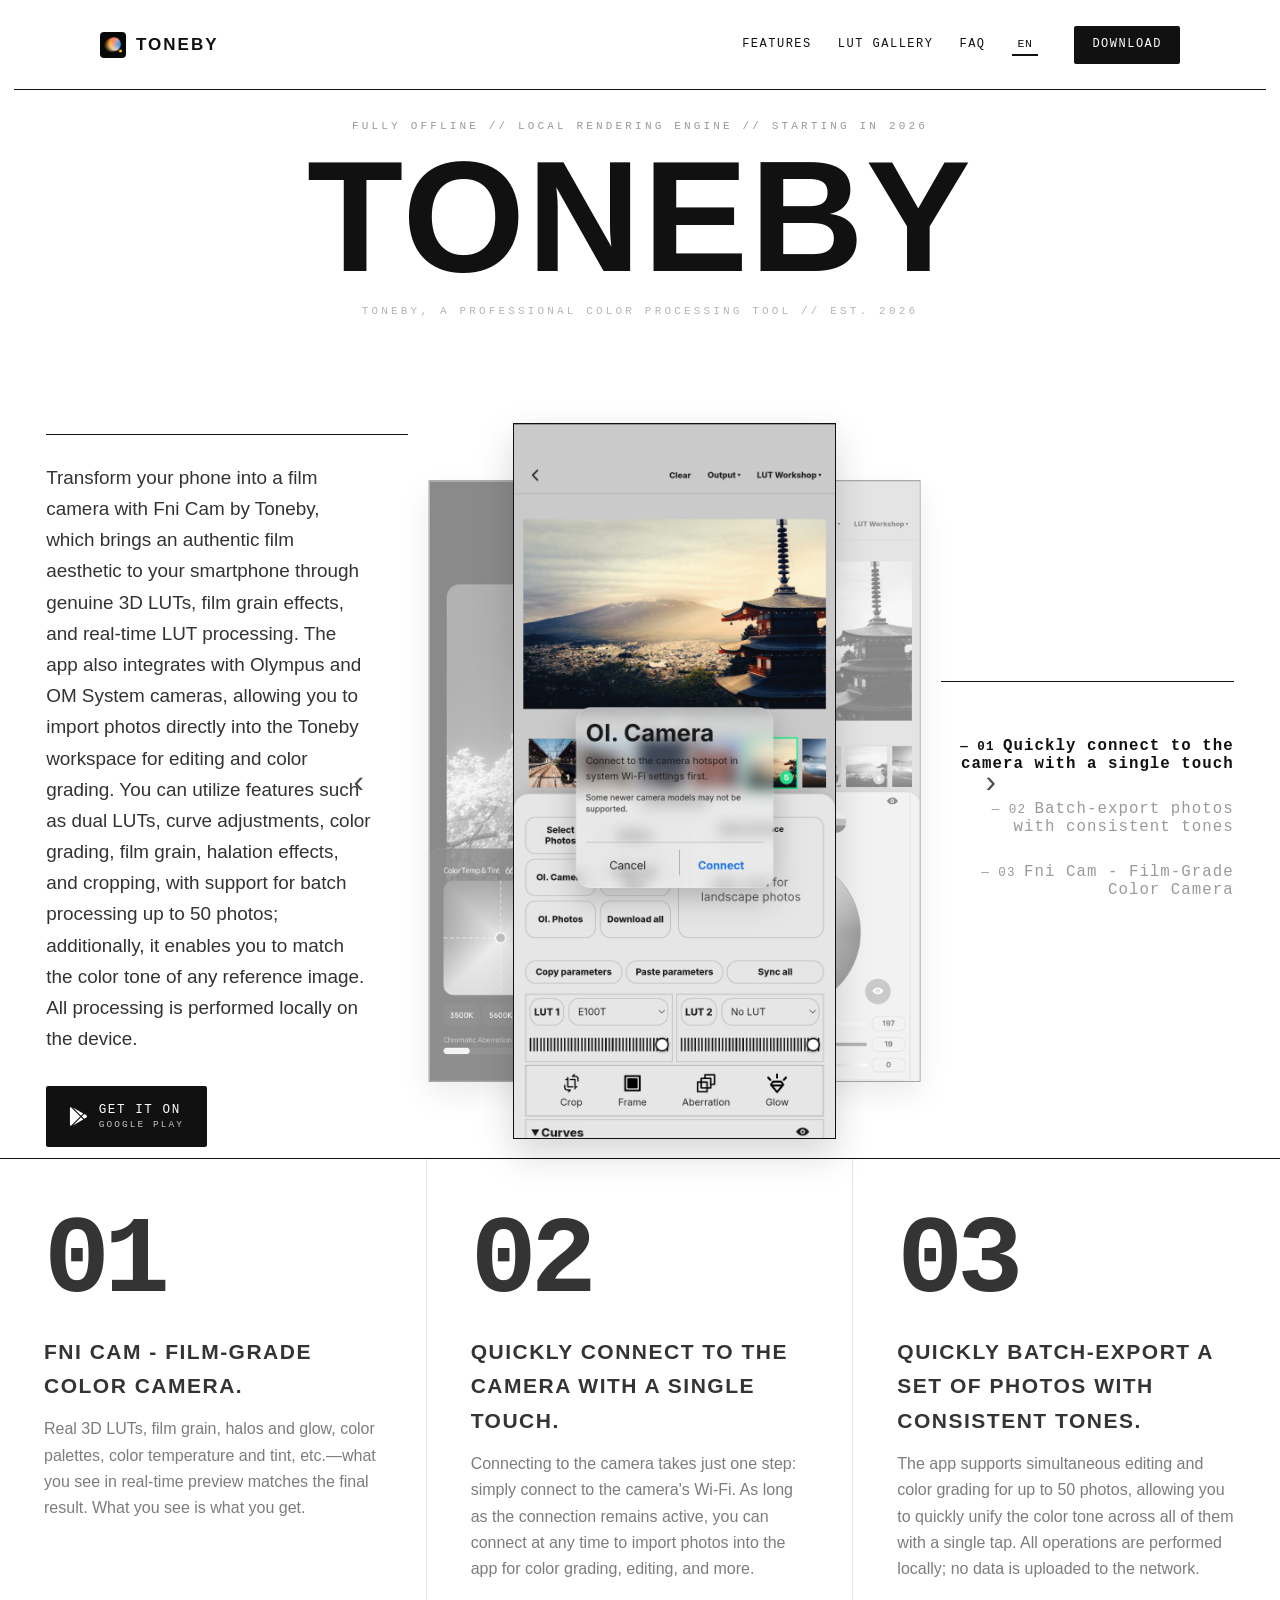
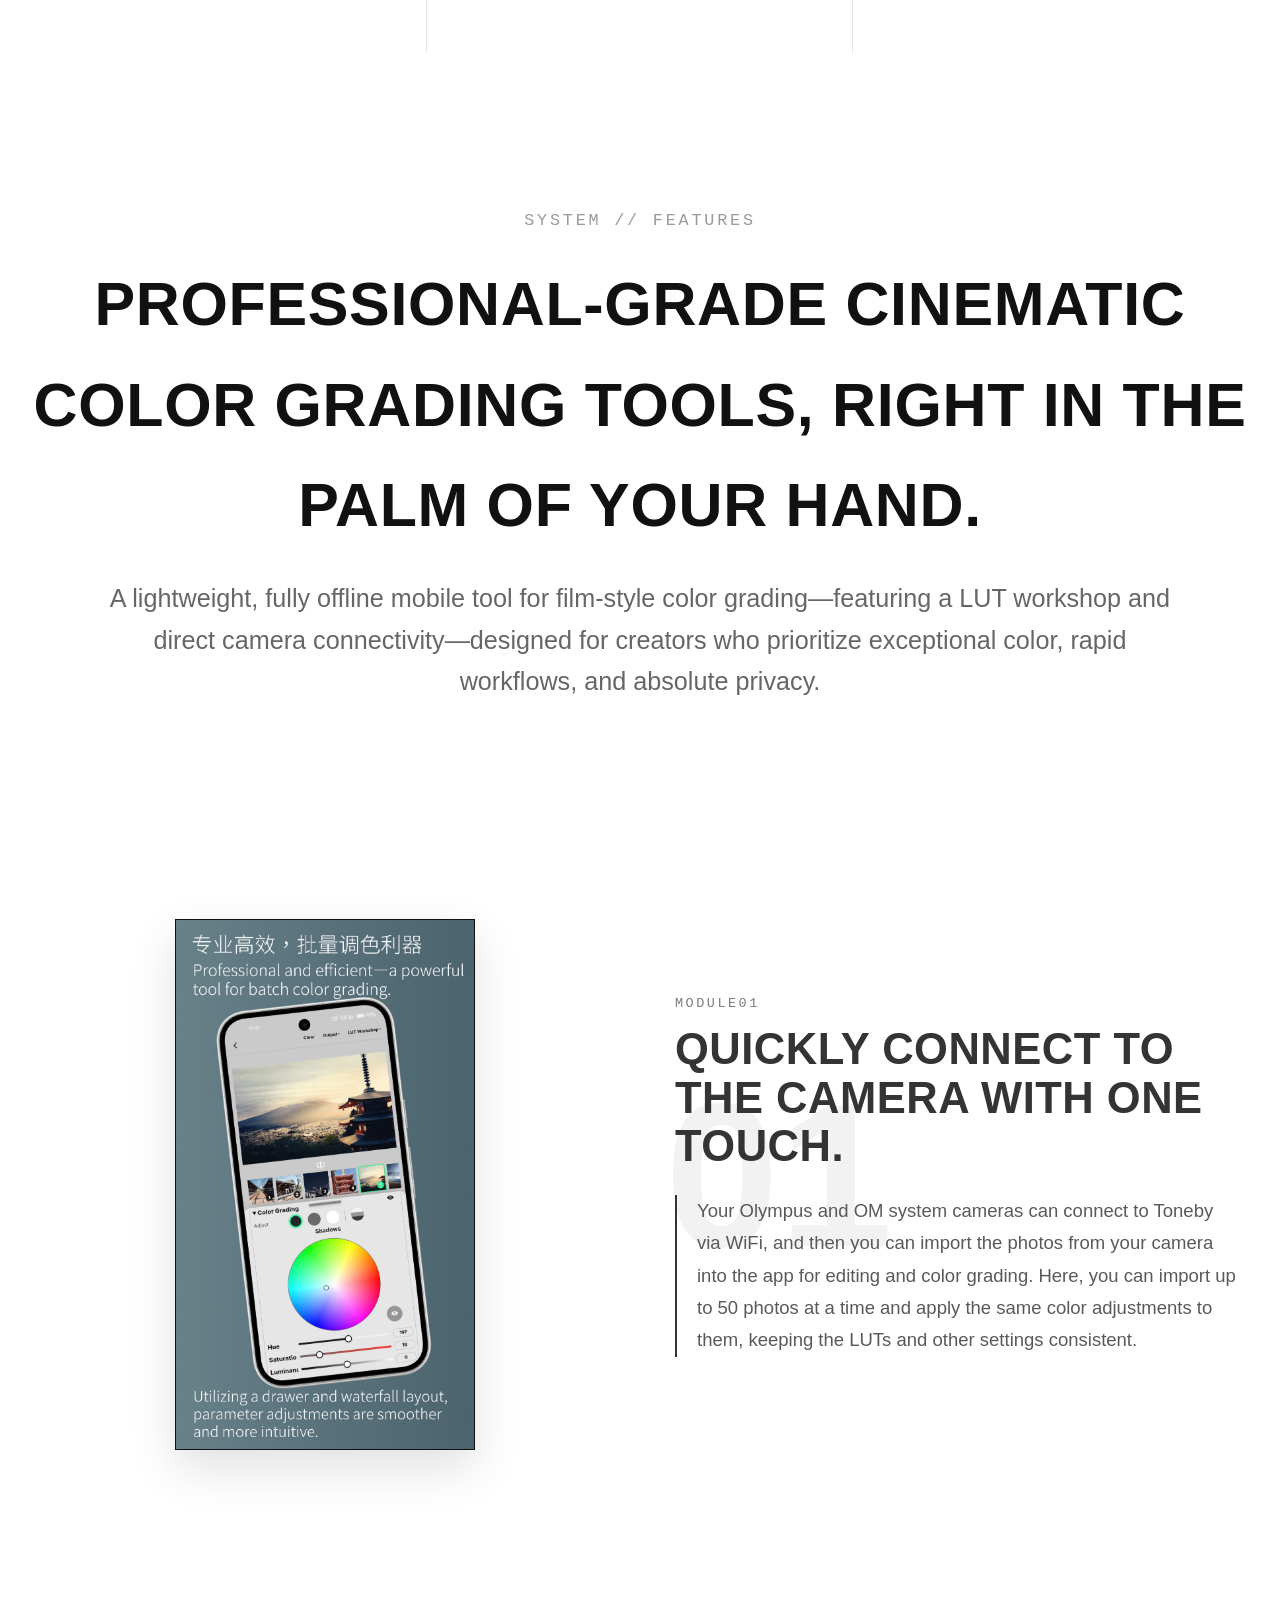
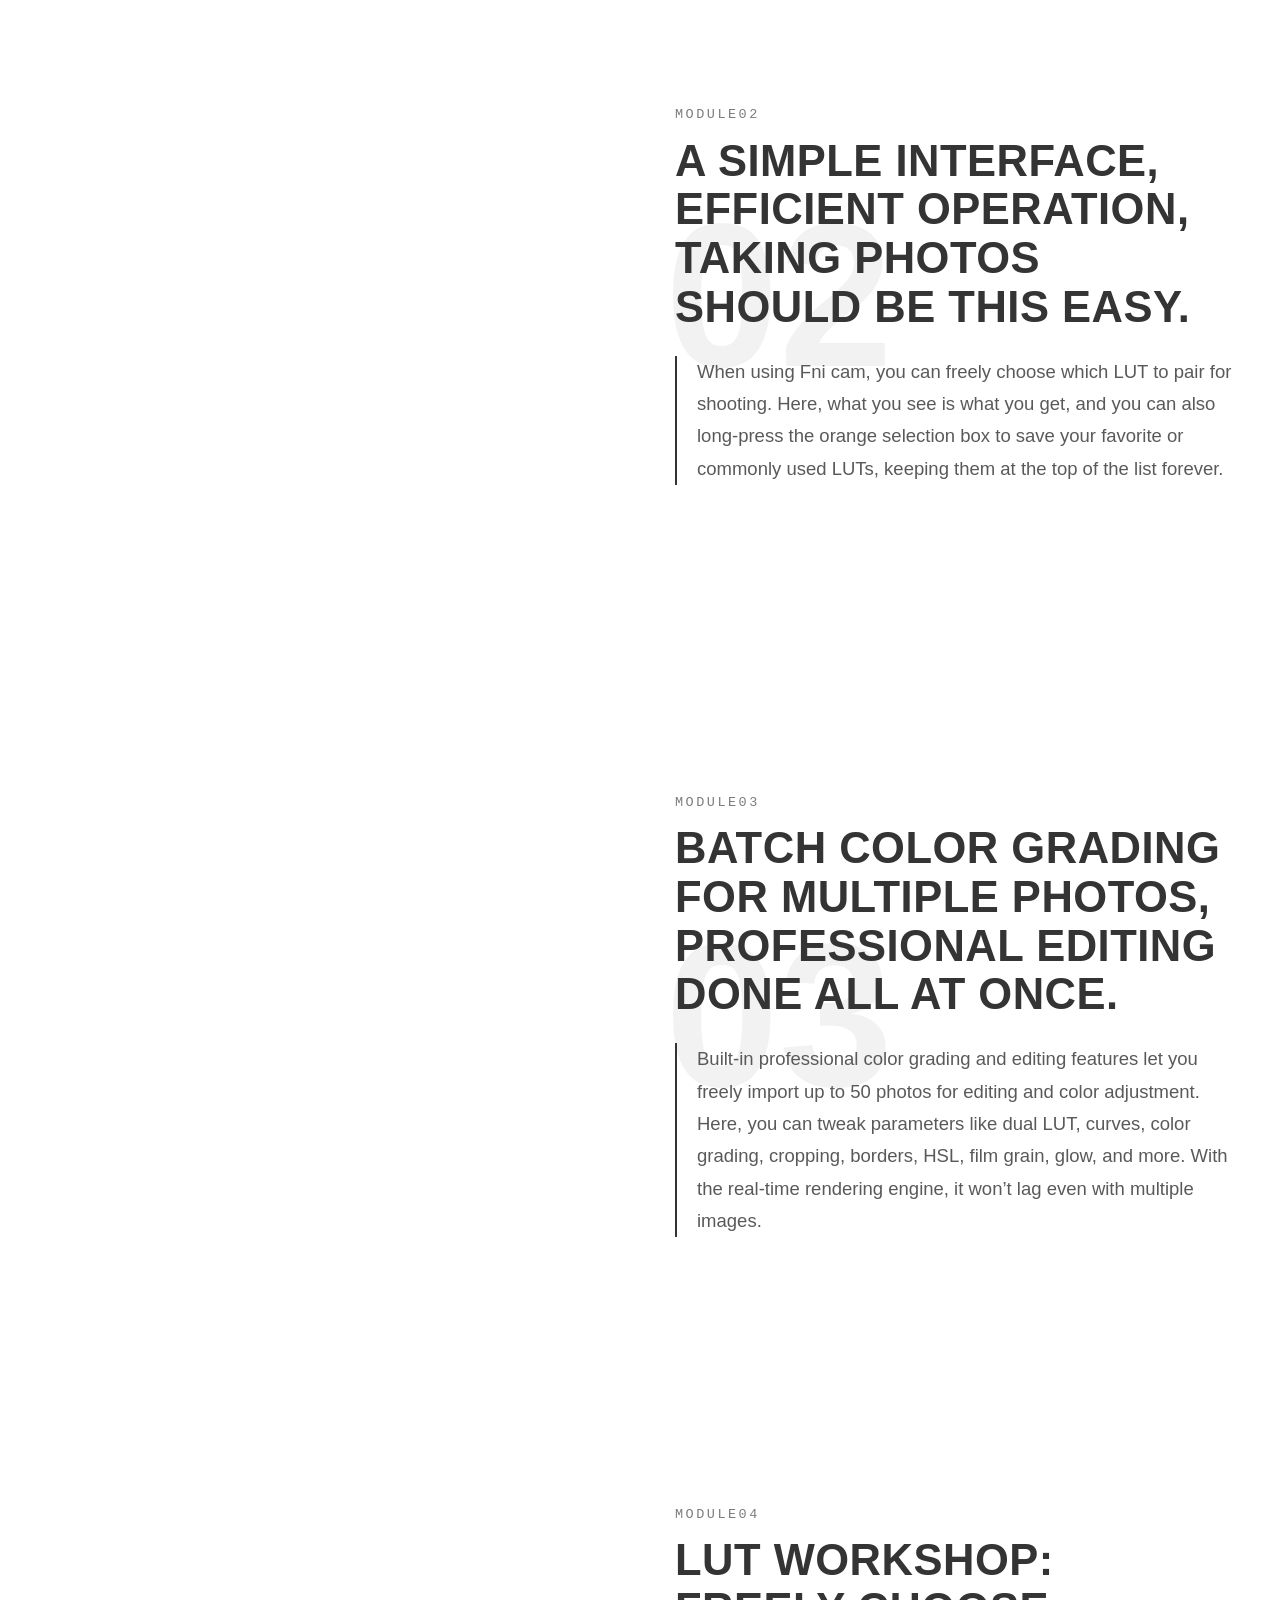
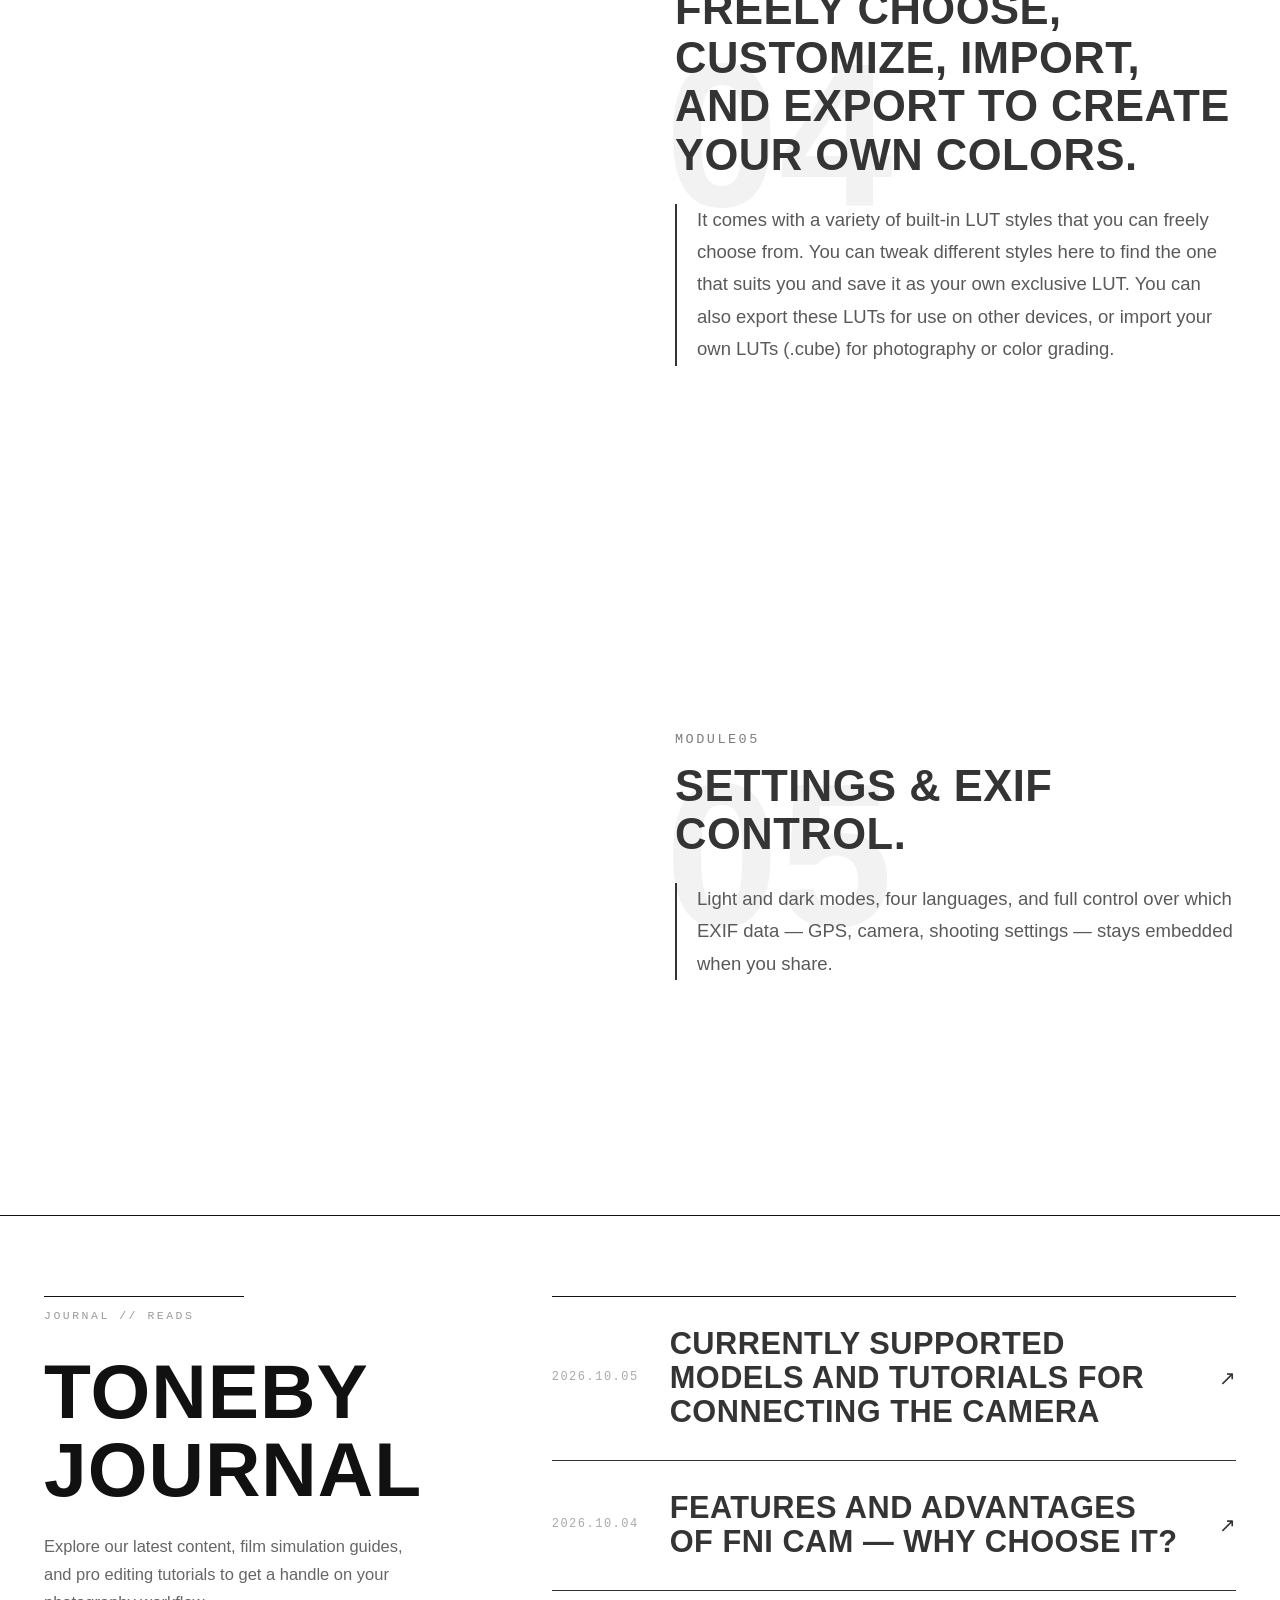
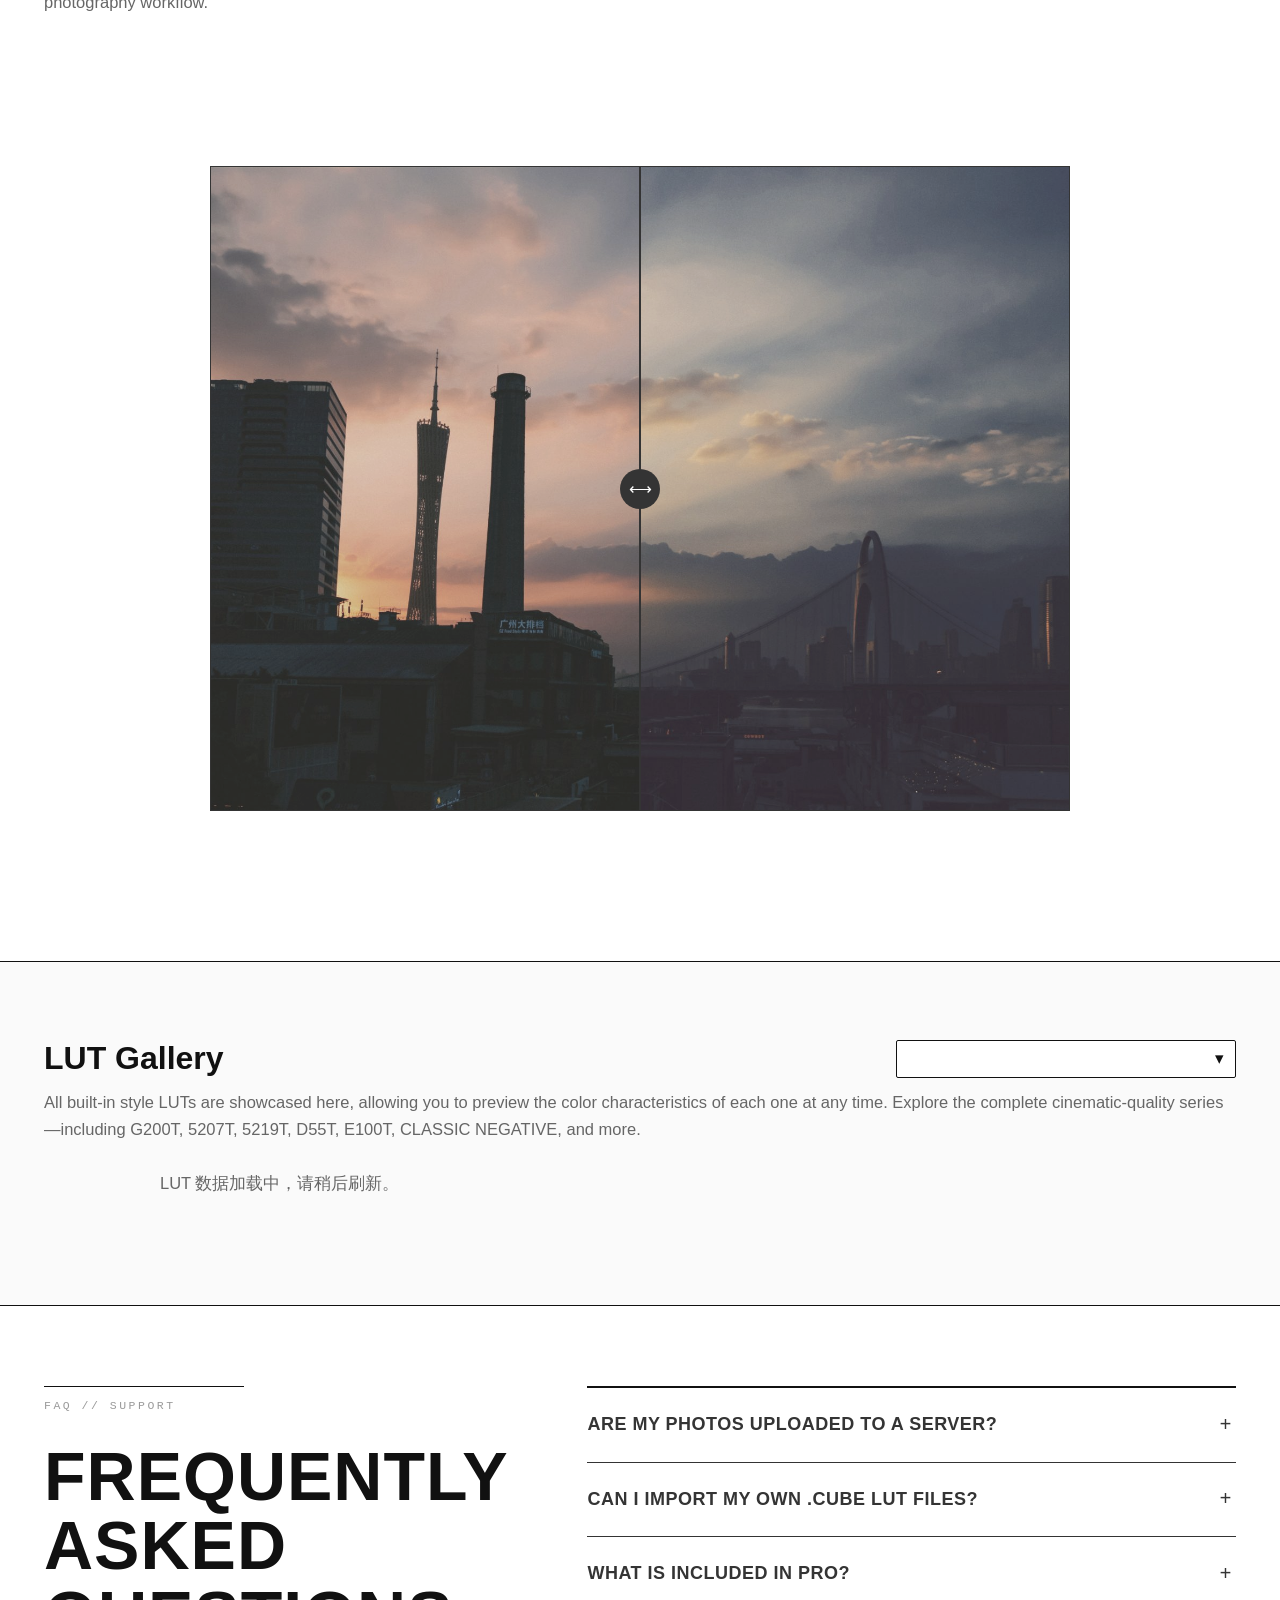
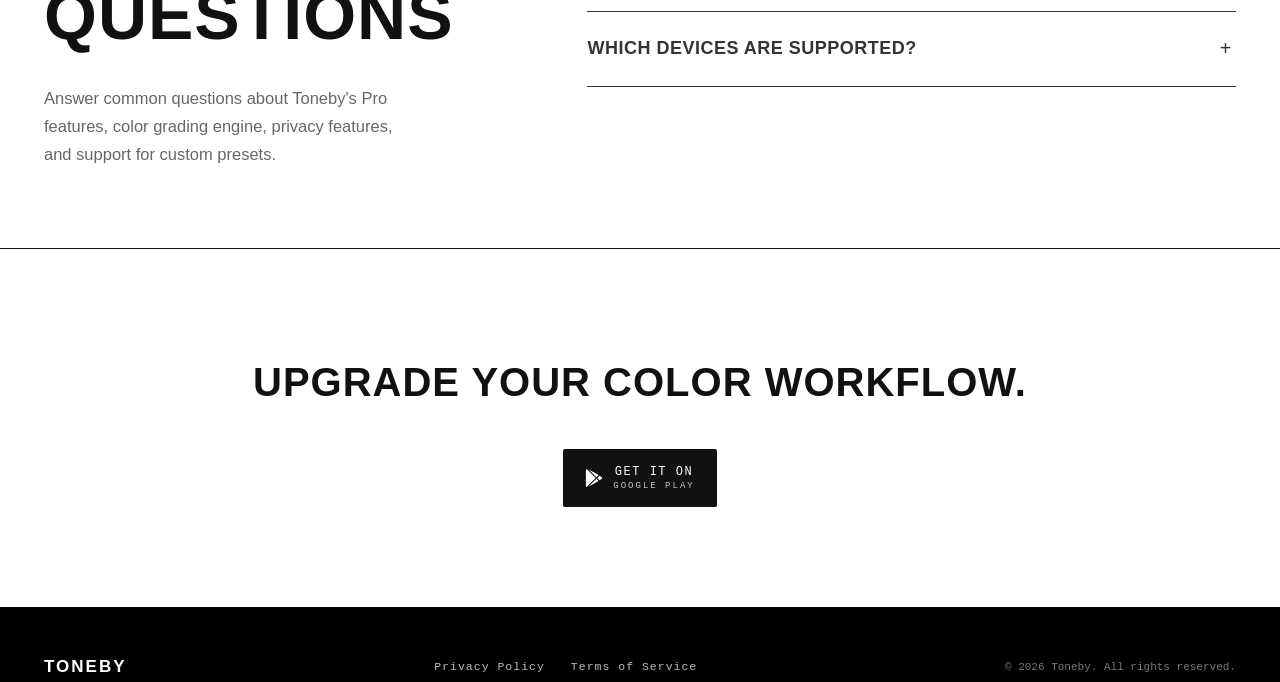
==== commit f4035ca0: "官网更新: index.html v=92（data.js 缓存刷新）" ====
--- a/index.html
+++ b/index.html
@@ -123,7 +123,7 @@
 
 <script>
 (function () {
-  var V = "v=91";
+  var V = "v=92";
   function tryLoad(src, check, next, tries) {
     var s = document.createElement("script");
     s.src = src;
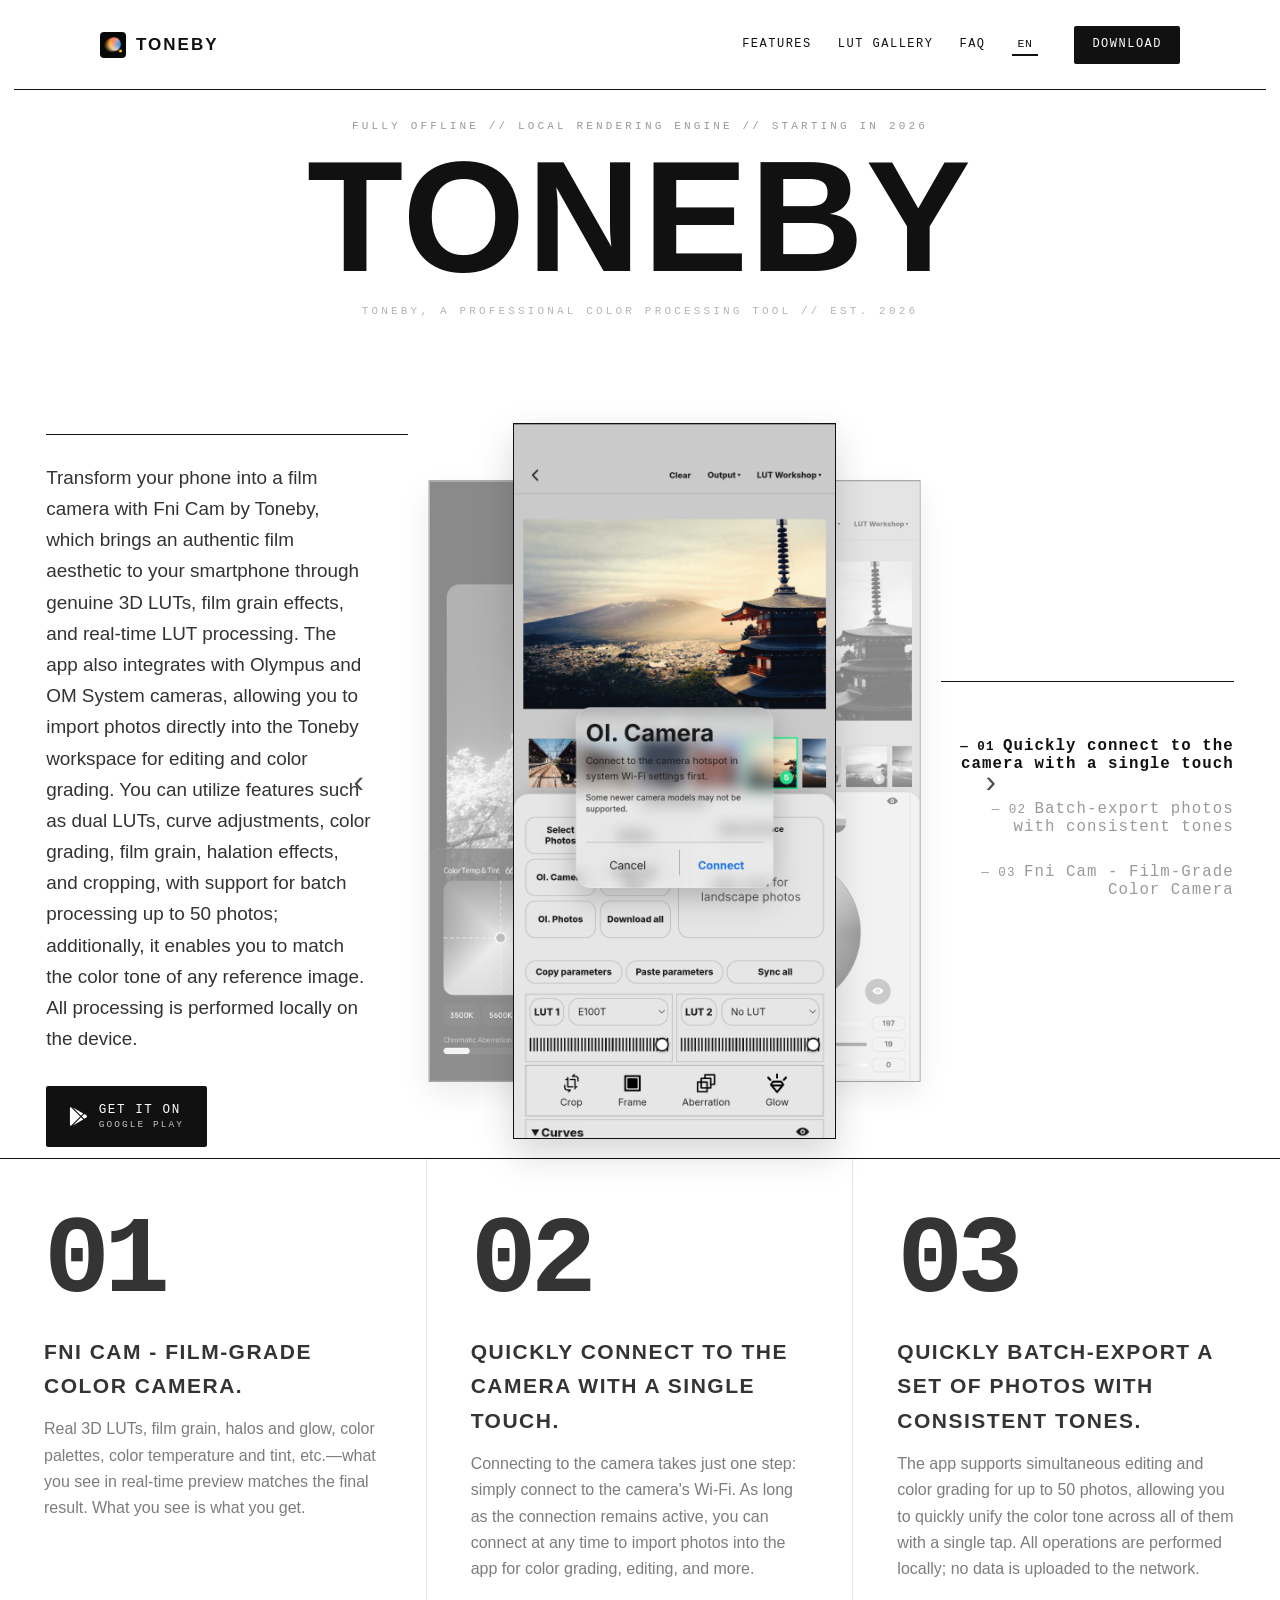
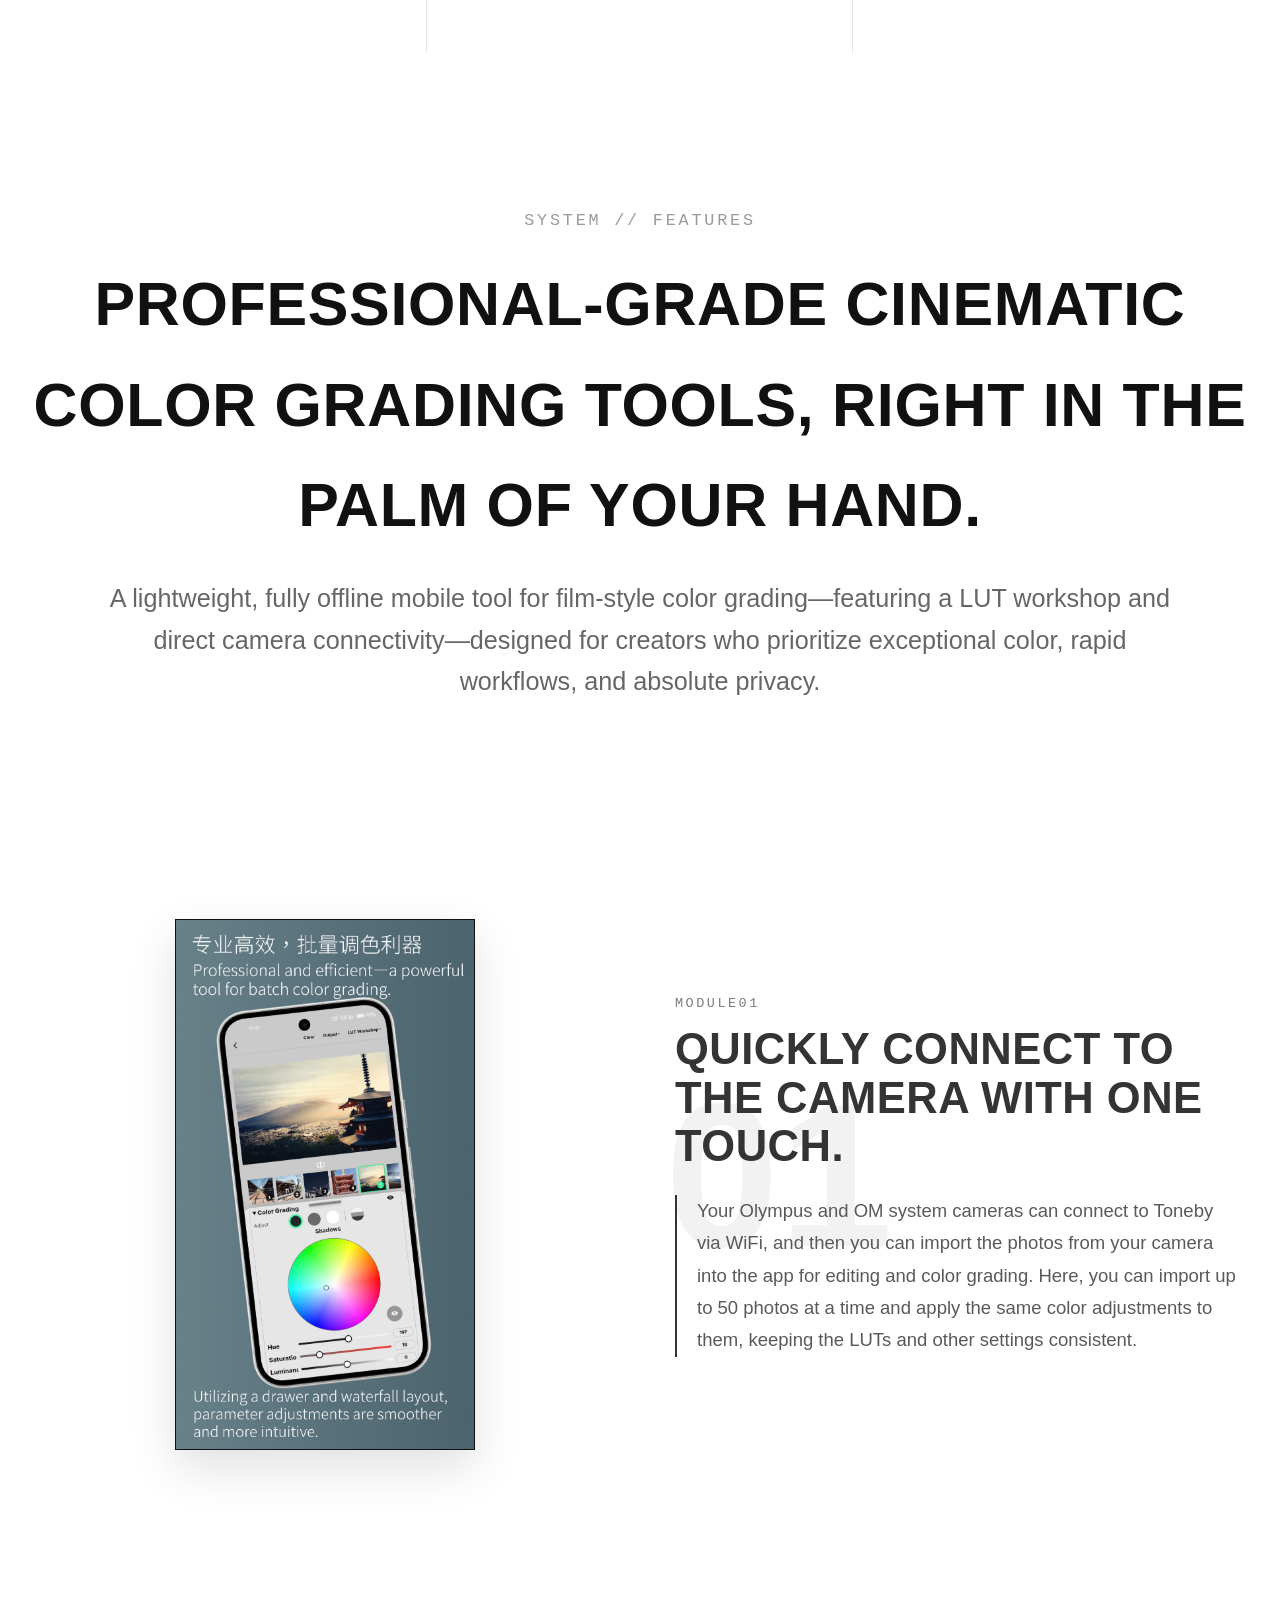
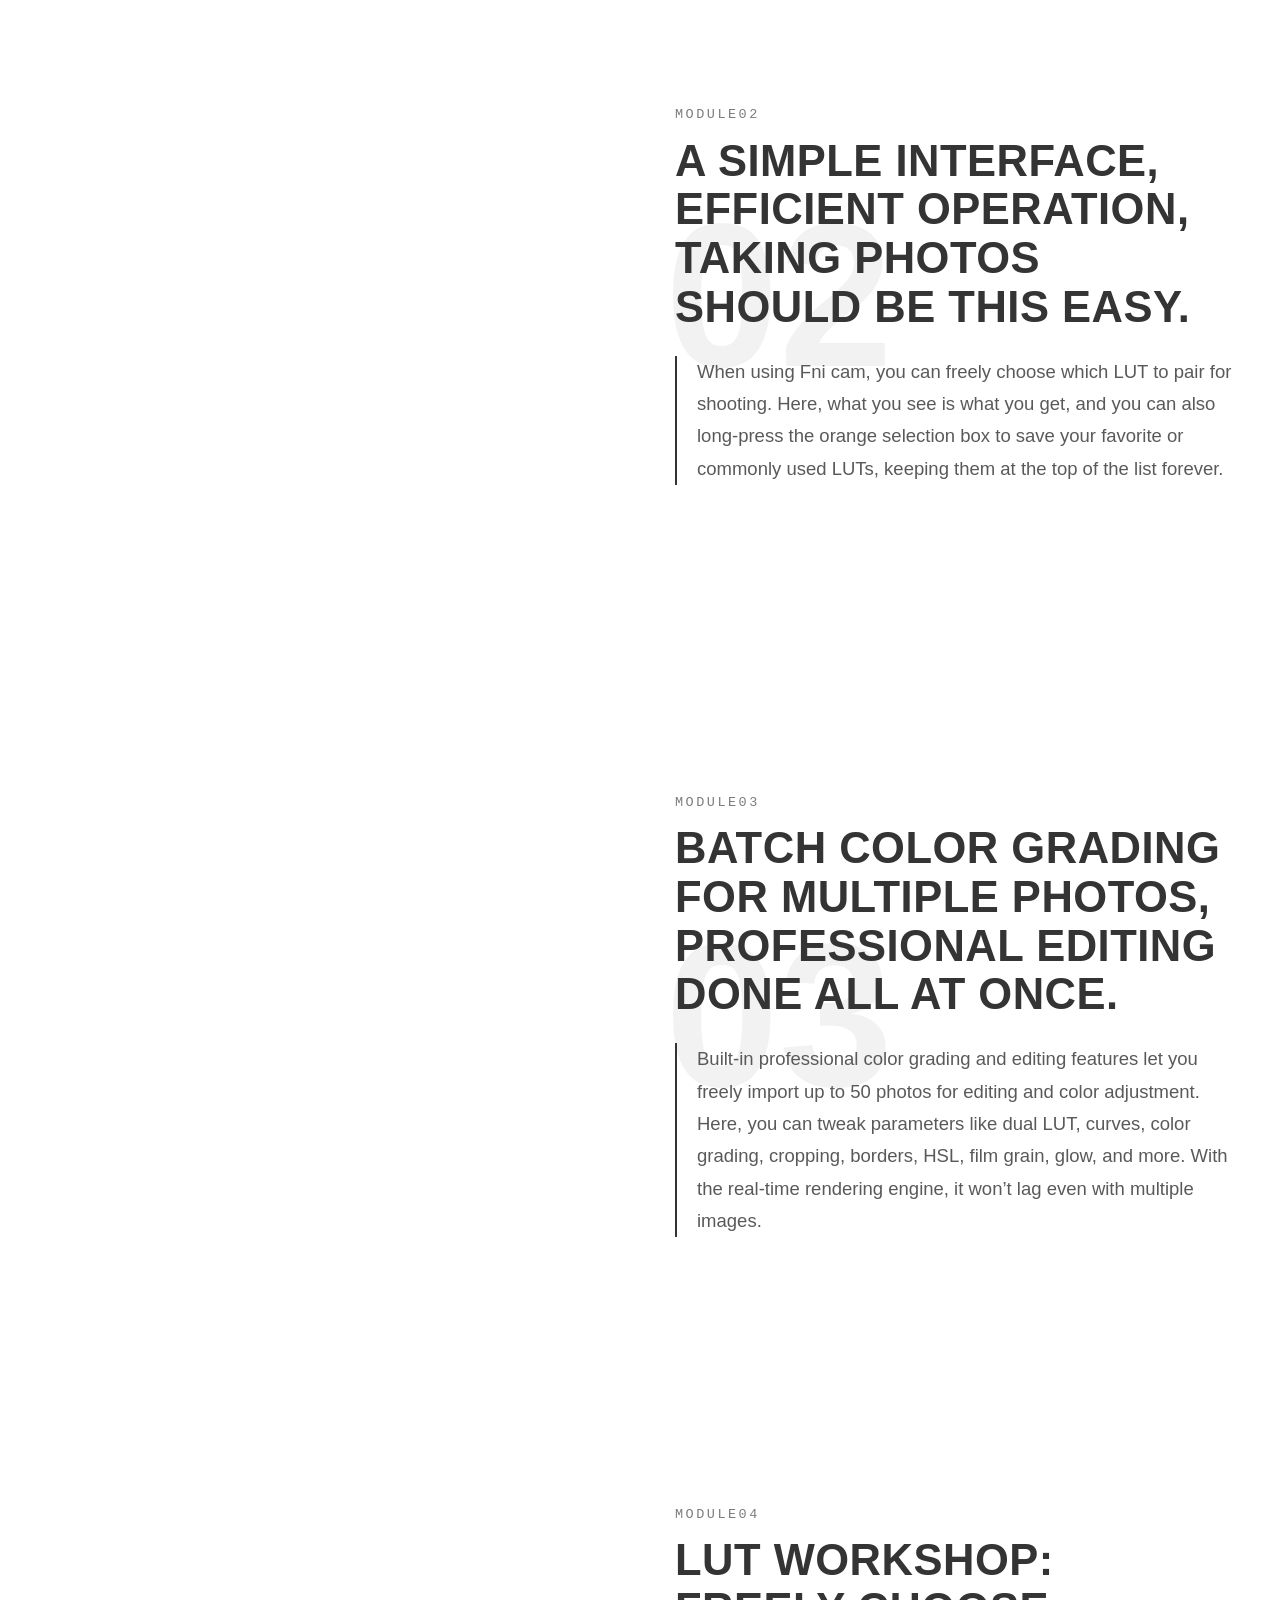
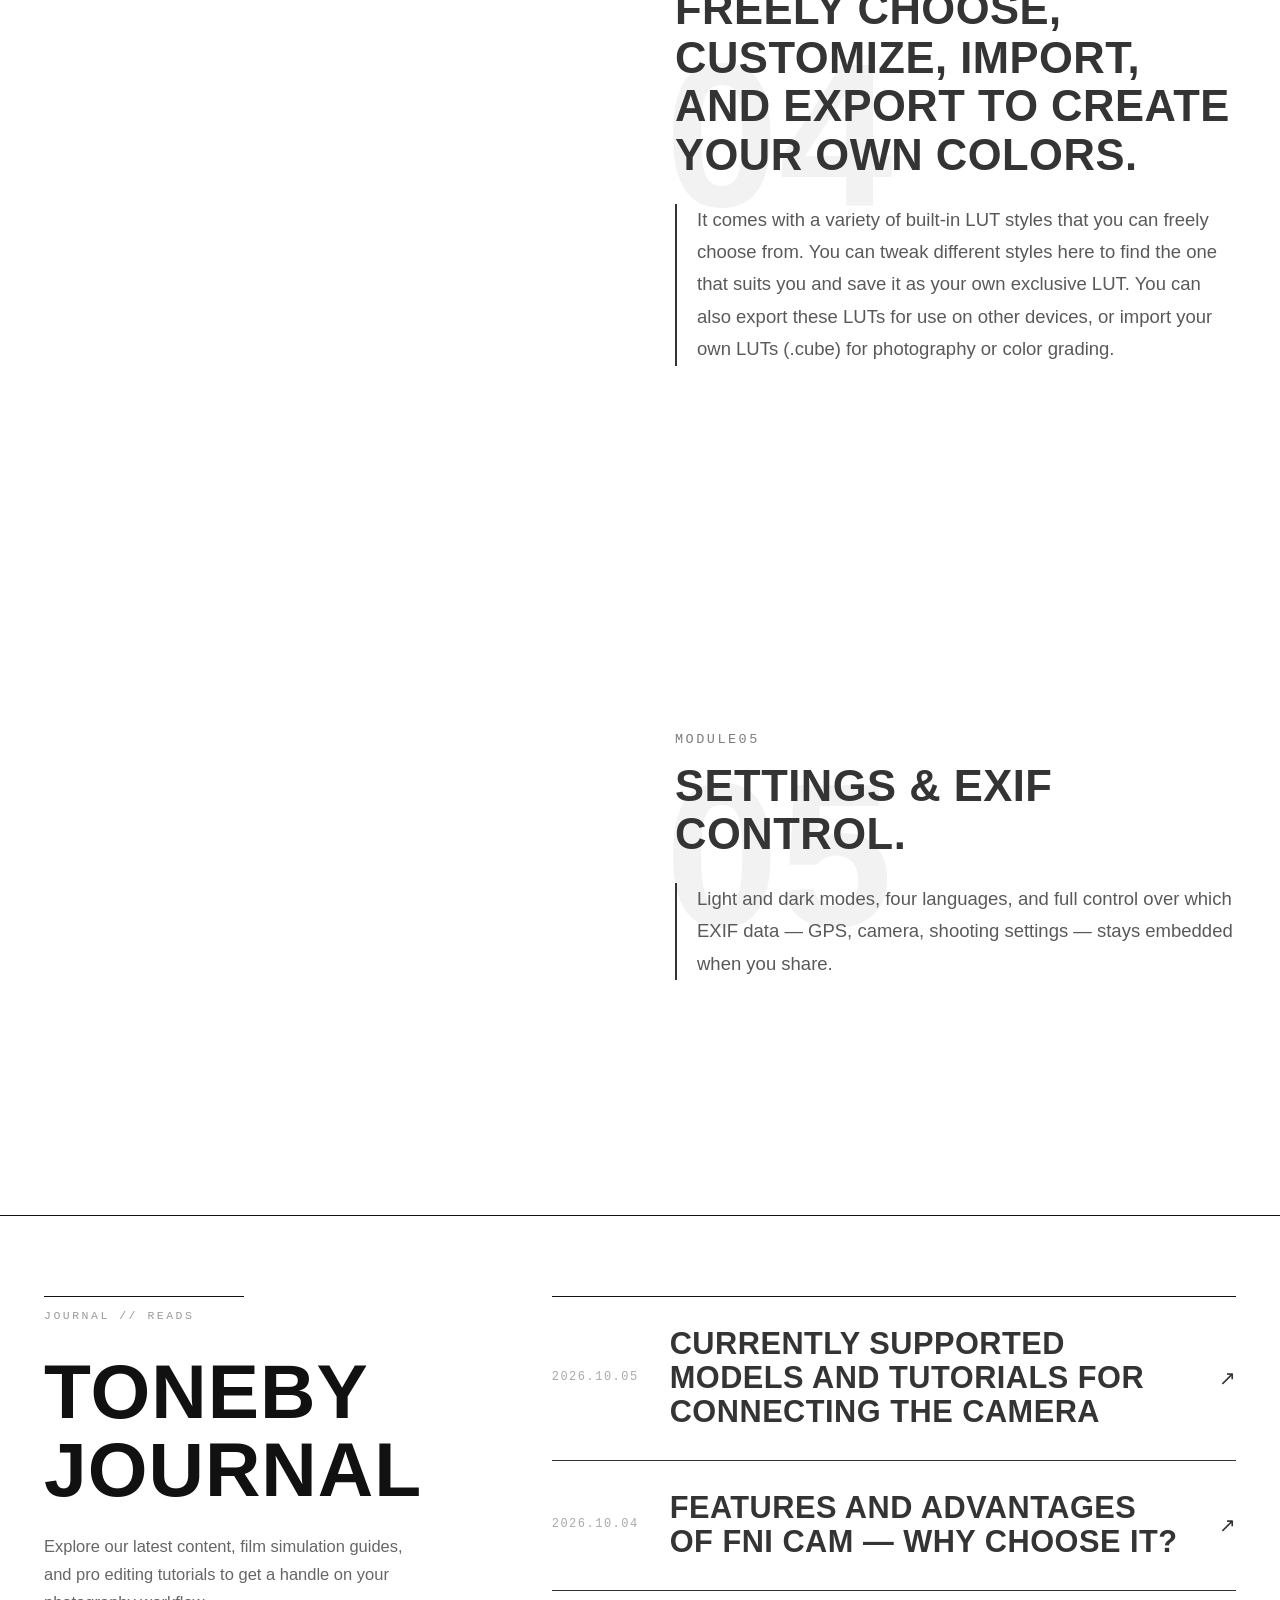
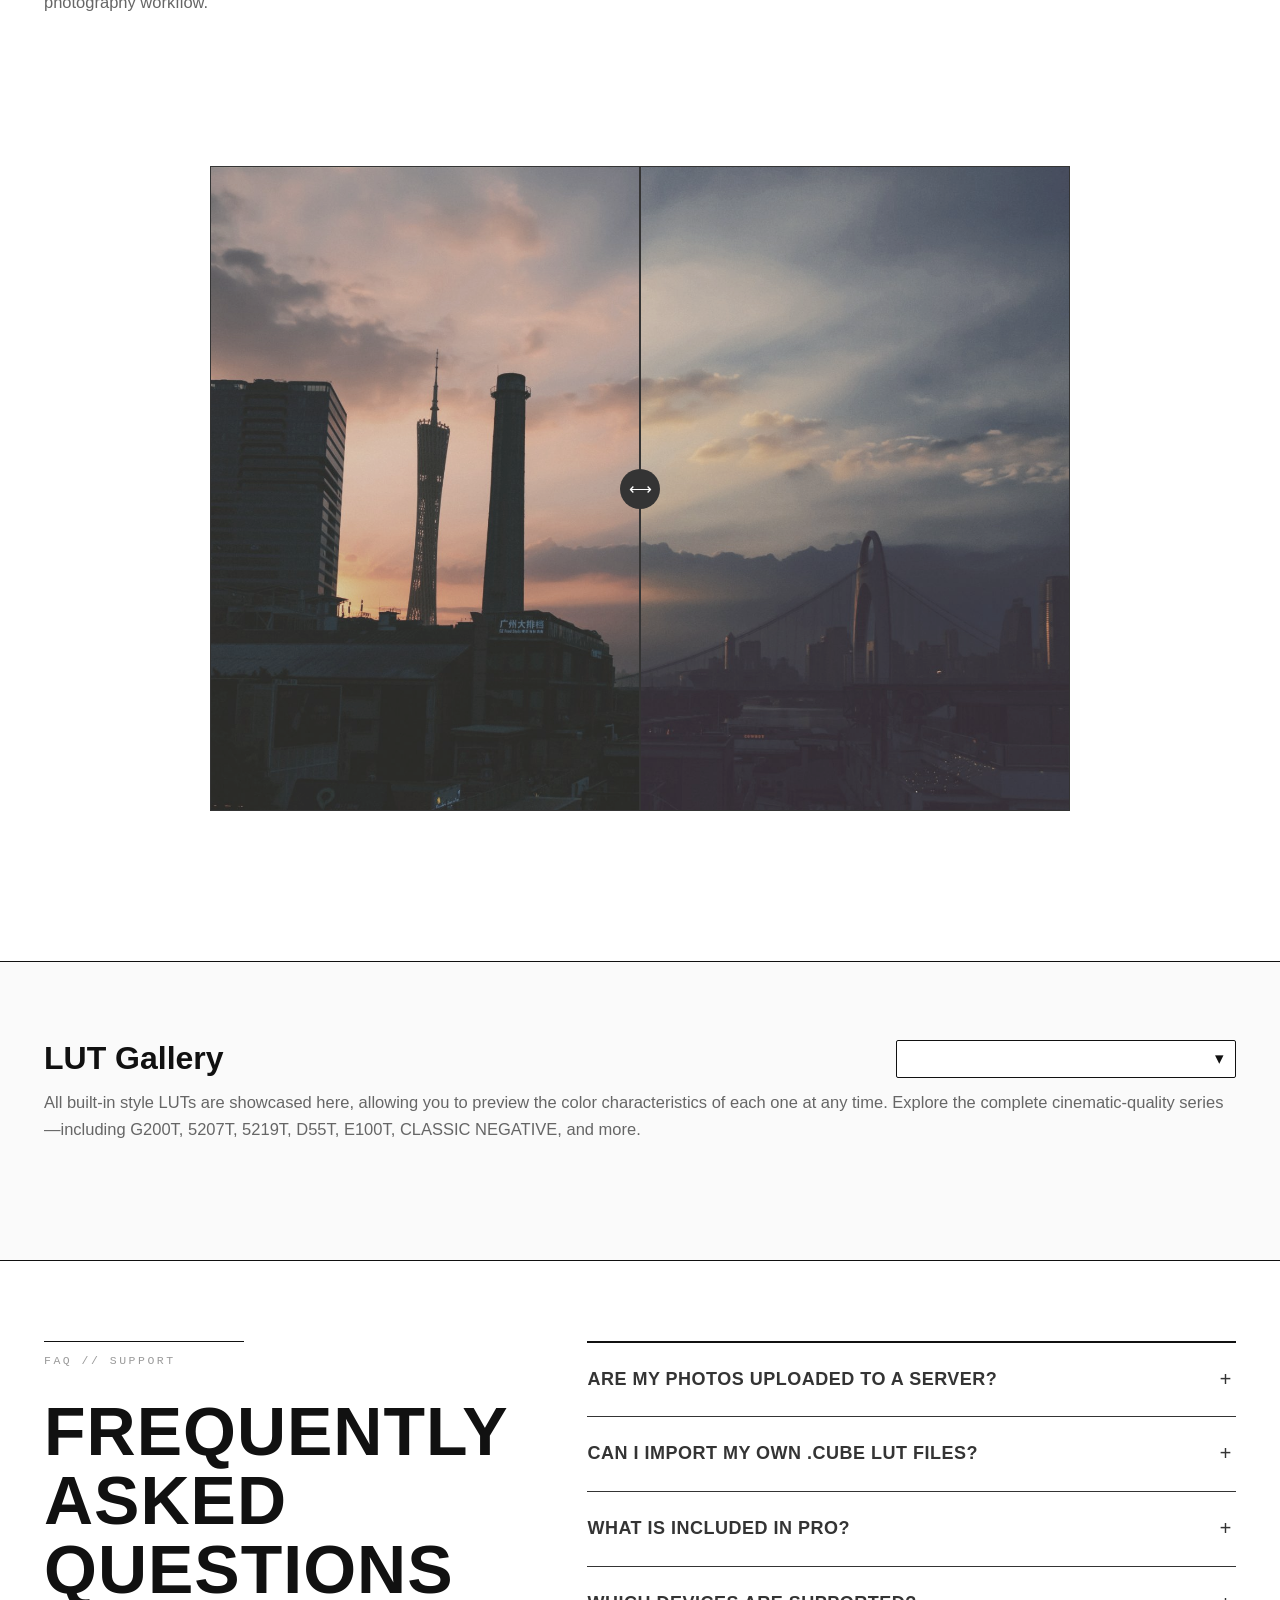
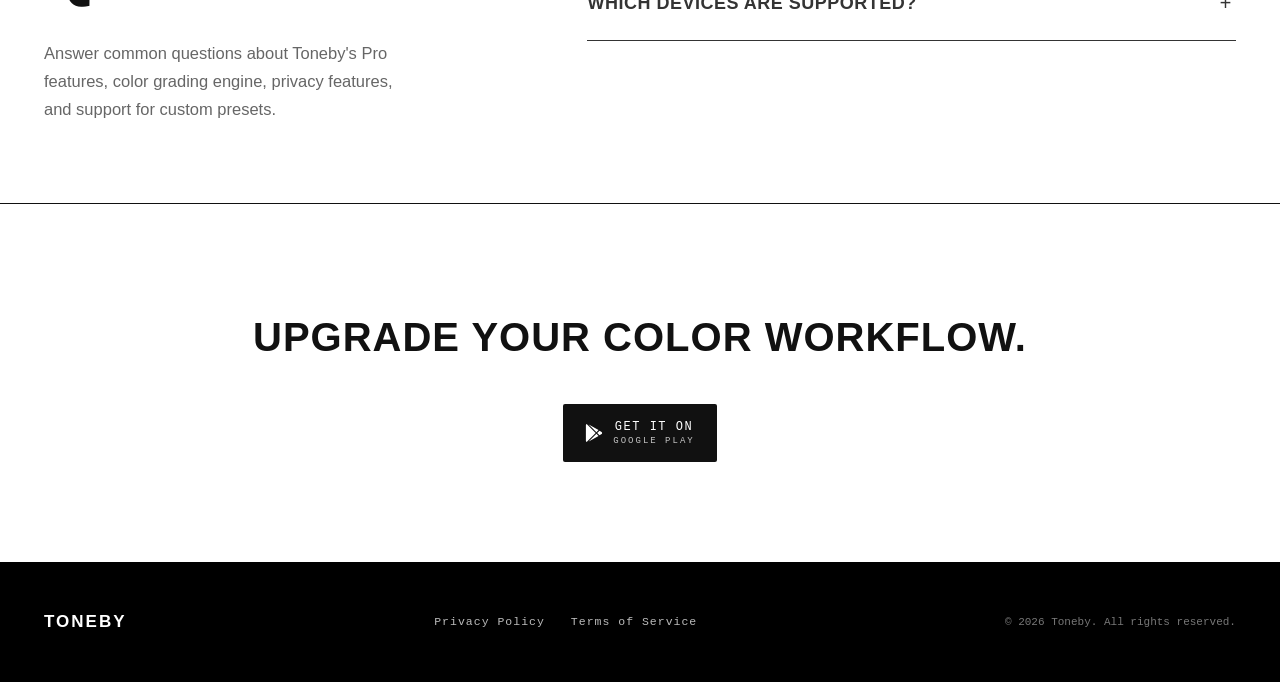
==== commit 14a653b4: "官网更新: index.html v=93（data.js 缓存刷新）" ====
--- a/index.html
+++ b/index.html
@@ -123,7 +123,7 @@
 
 <script>
 (function () {
-  var V = "v=92";
+  var V = "v=93";
   function tryLoad(src, check, next, tries) {
     var s = document.createElement("script");
     s.src = src;
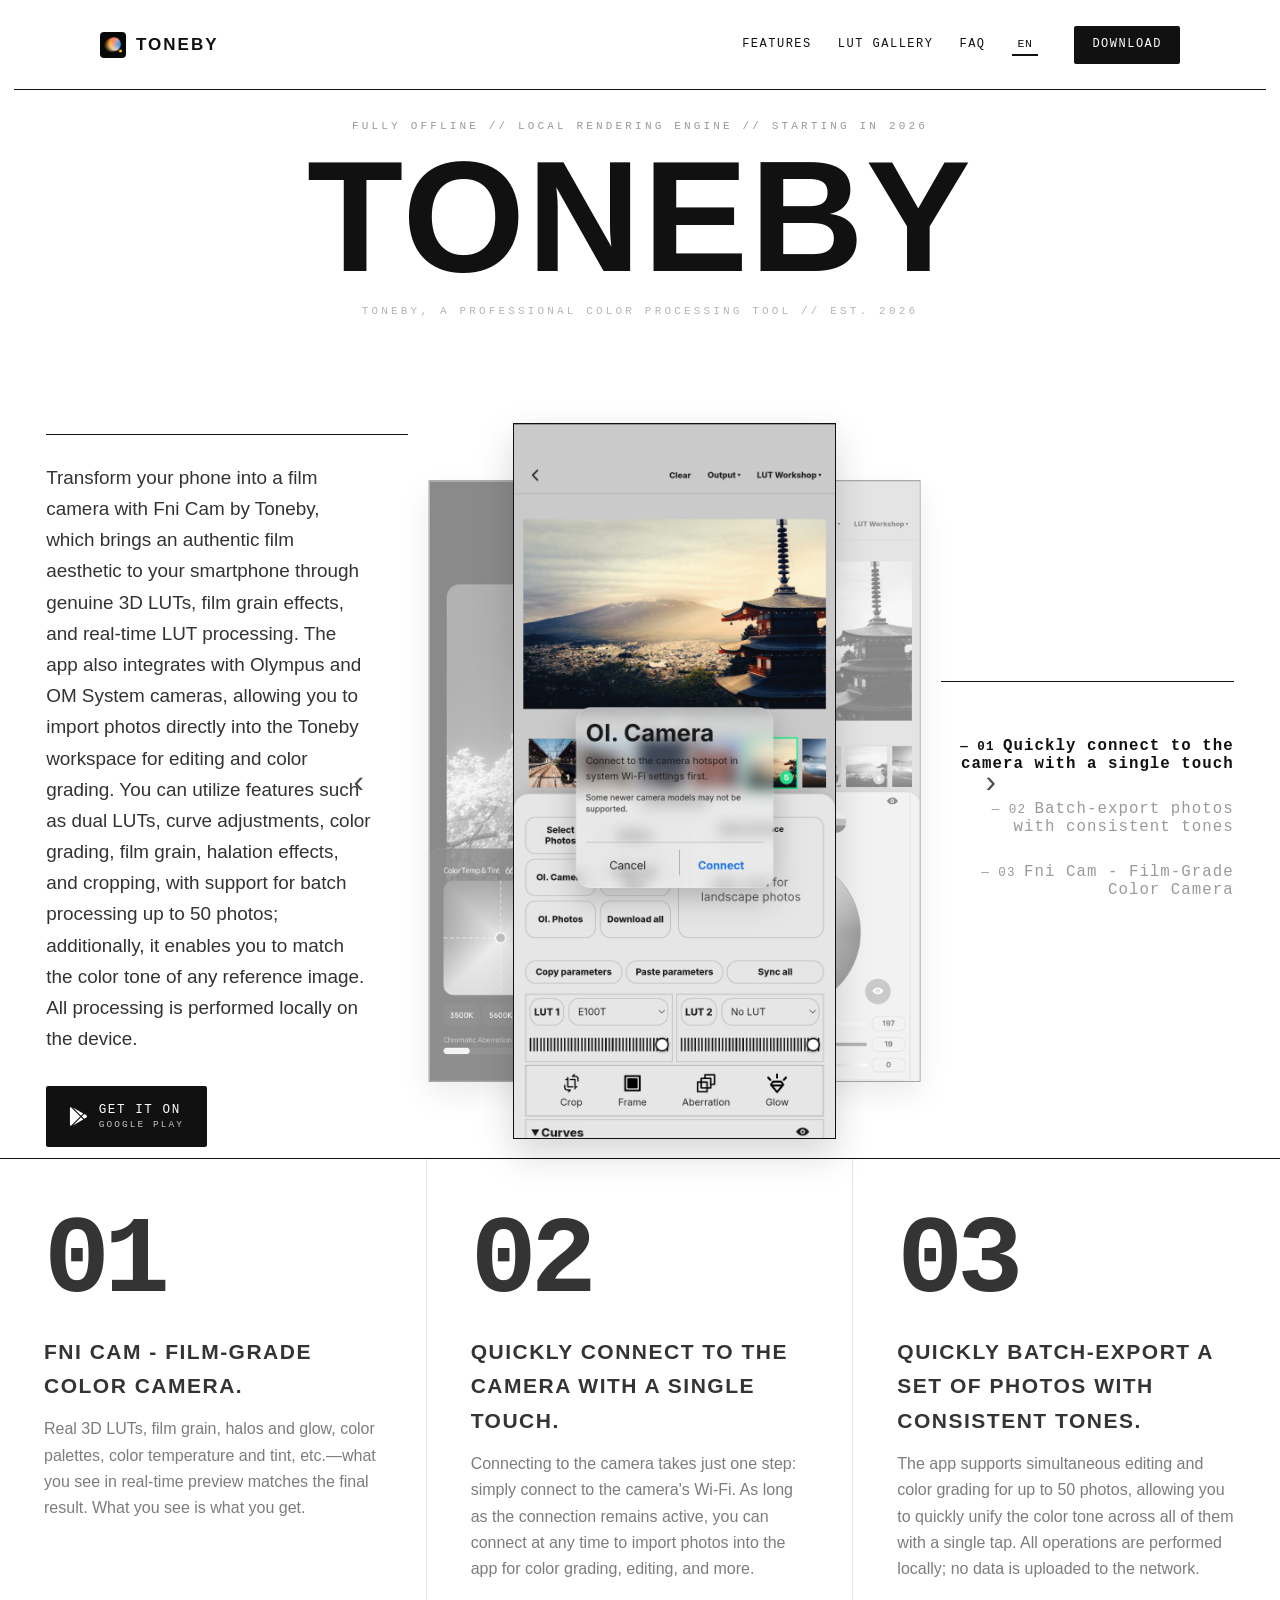
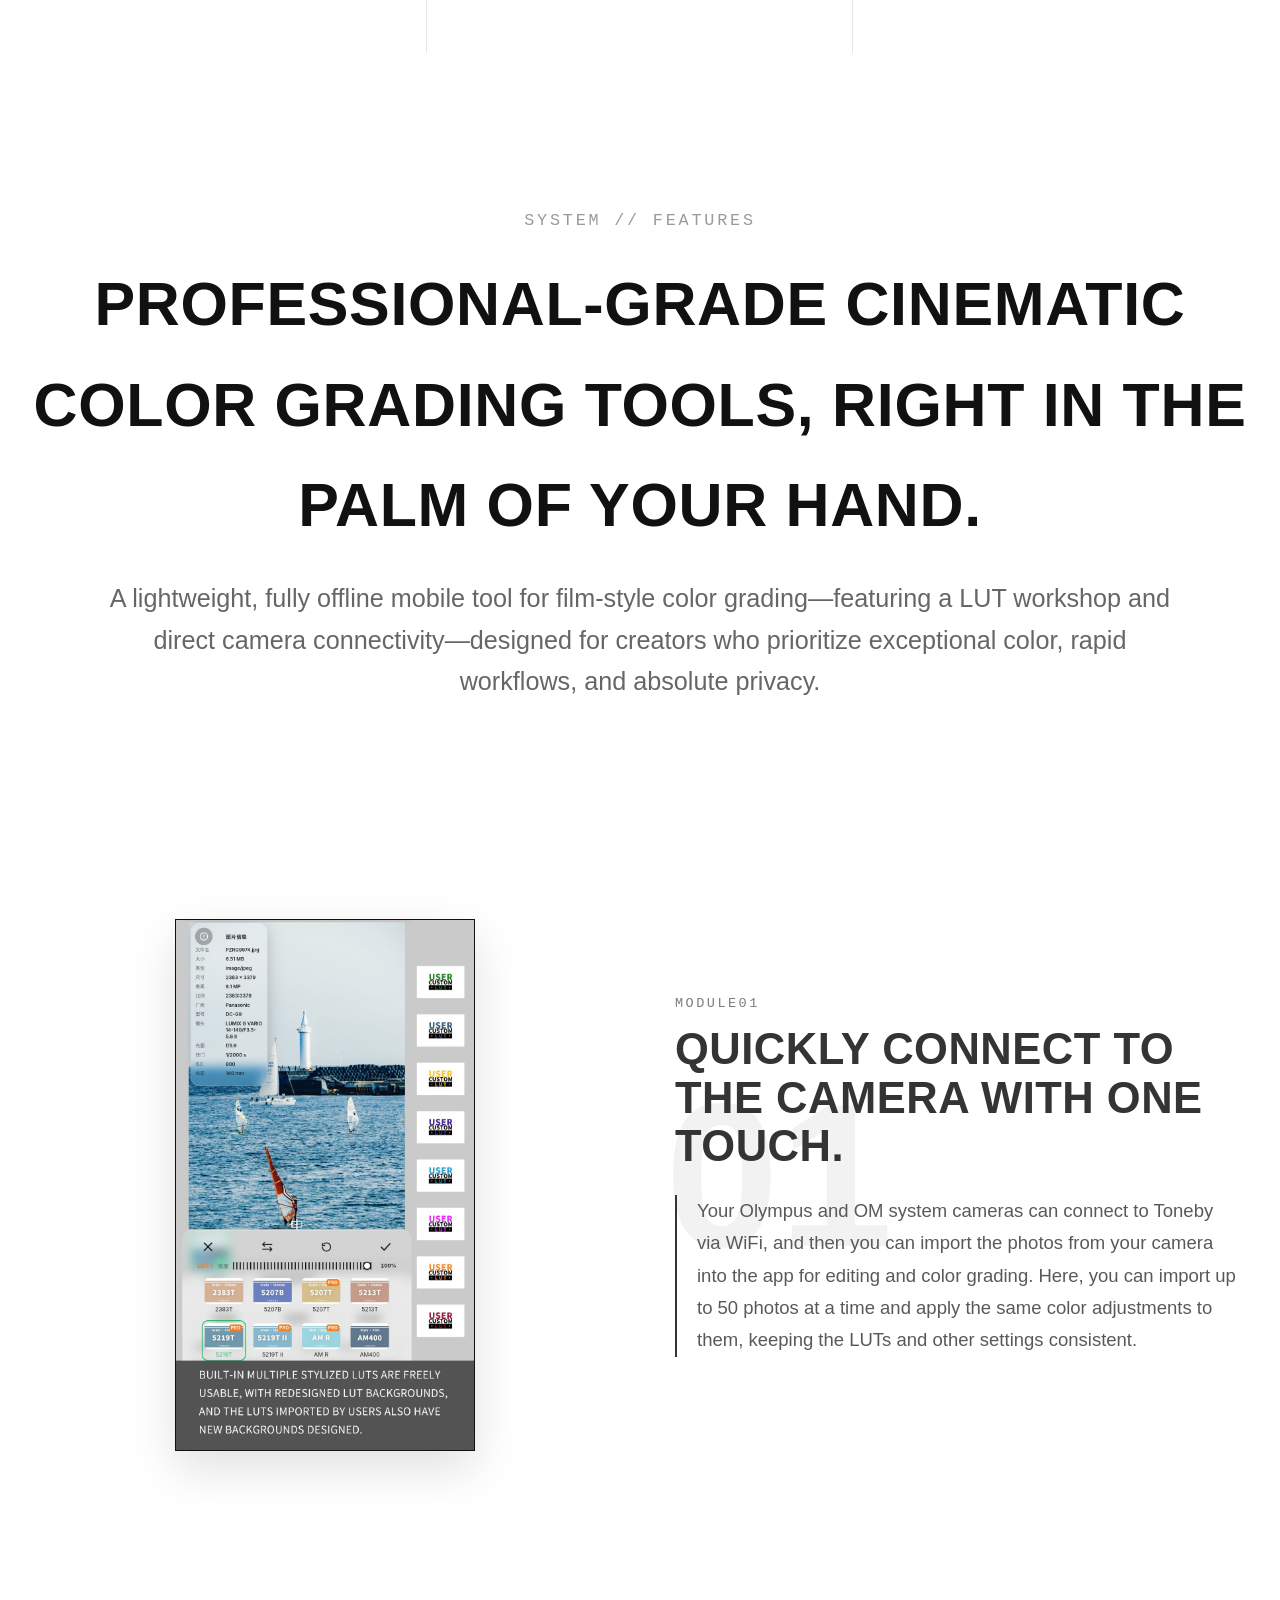
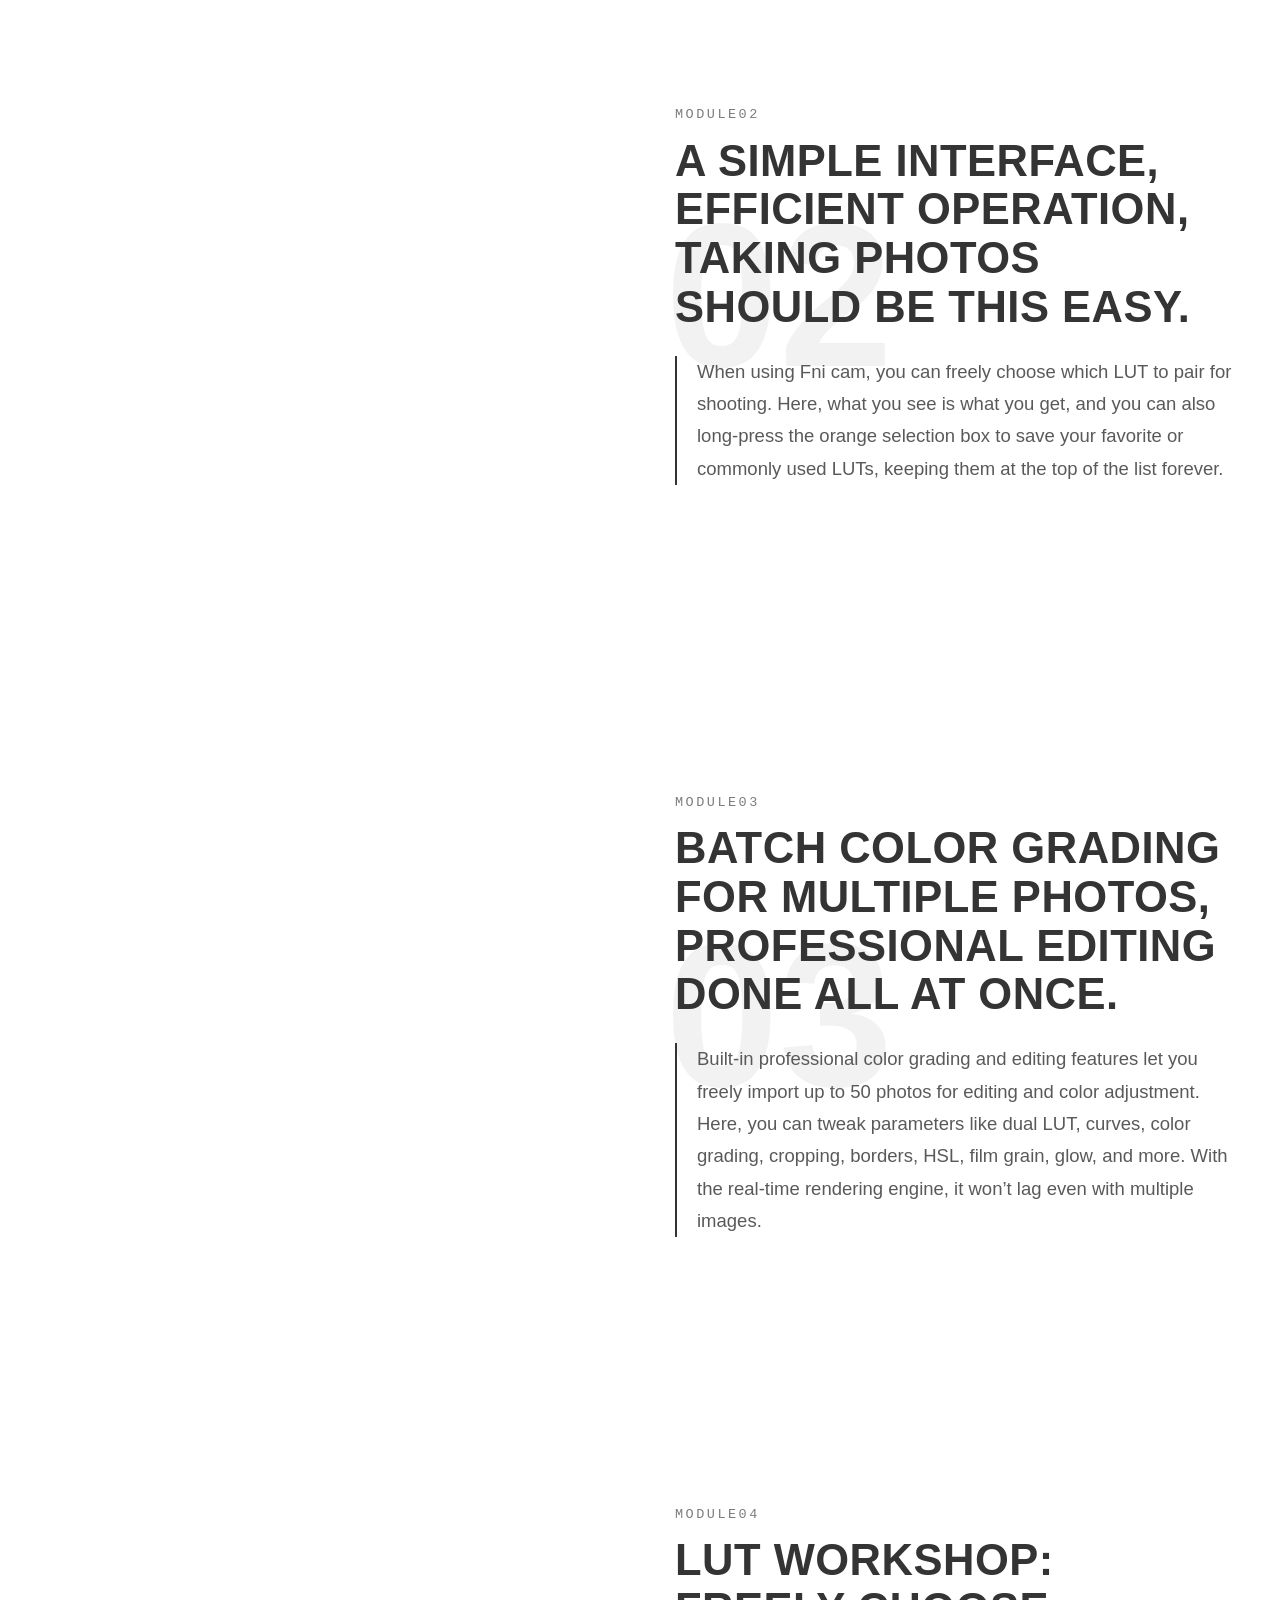
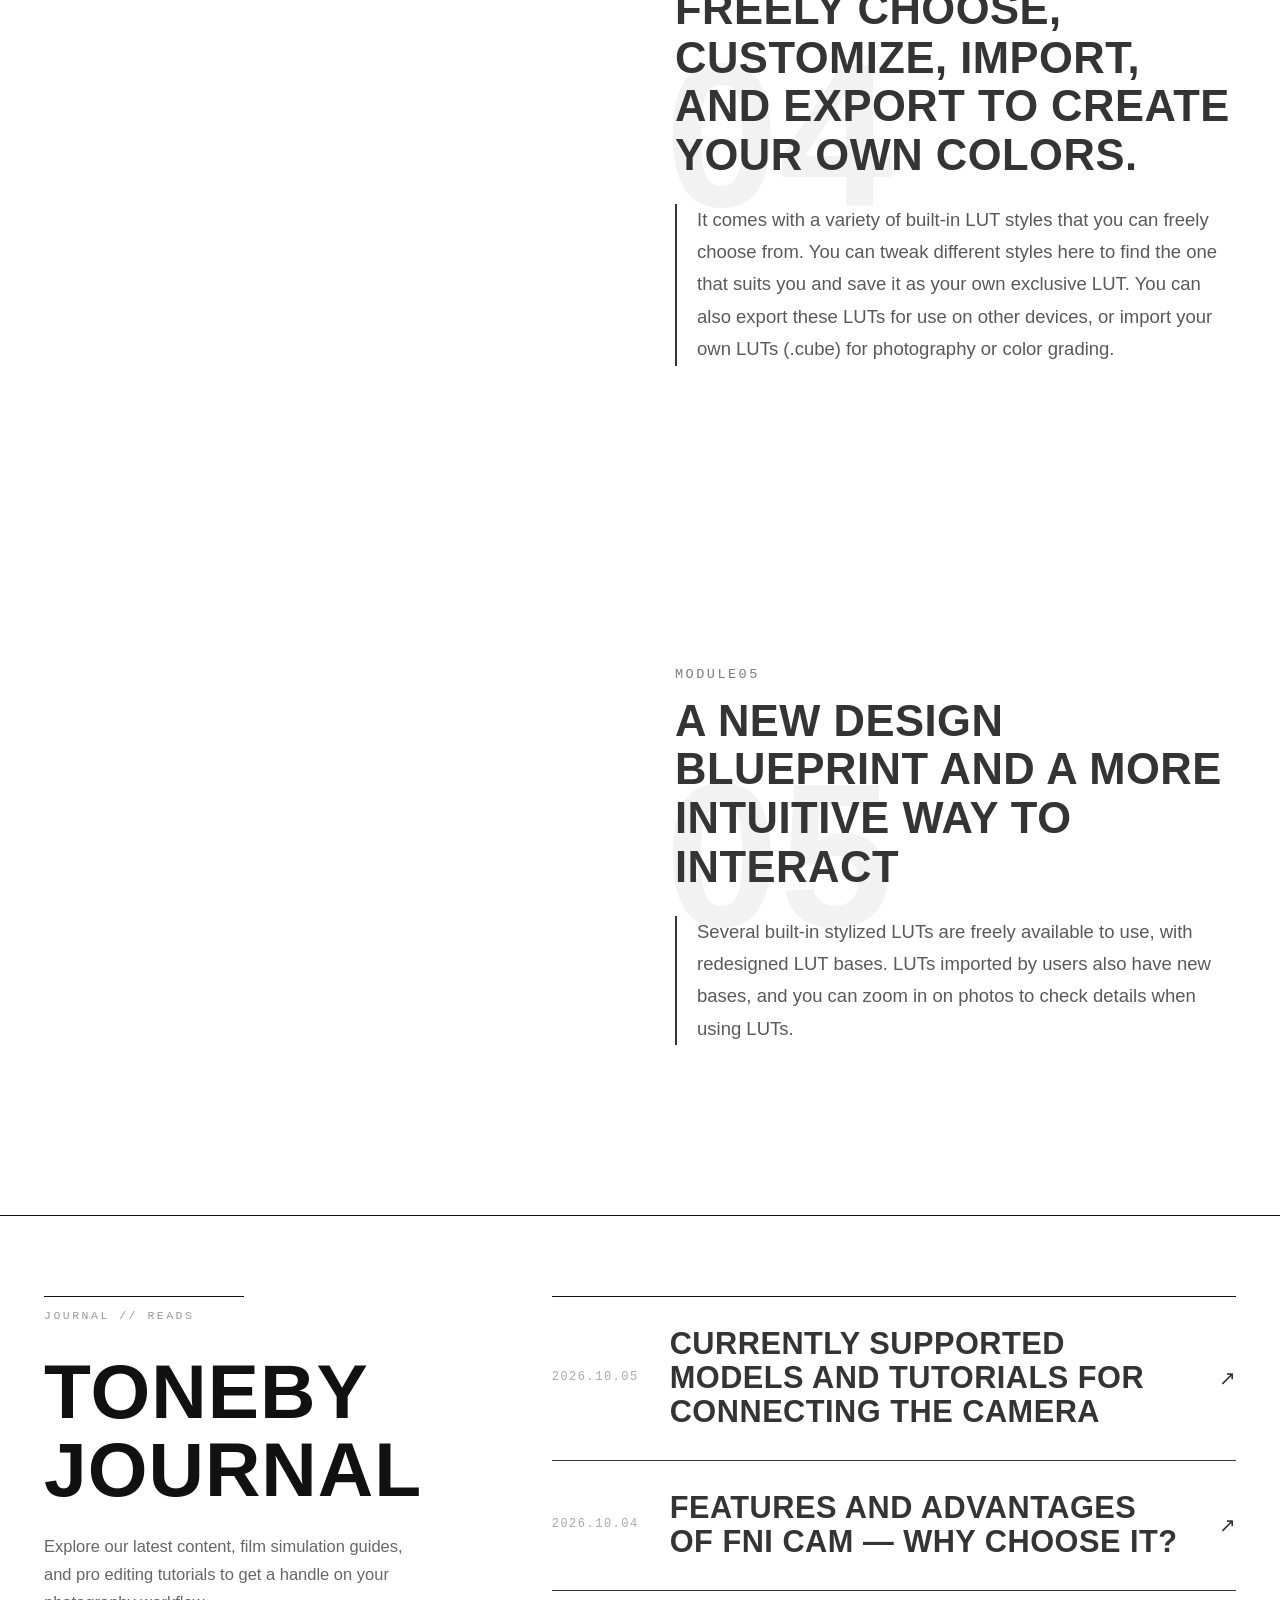
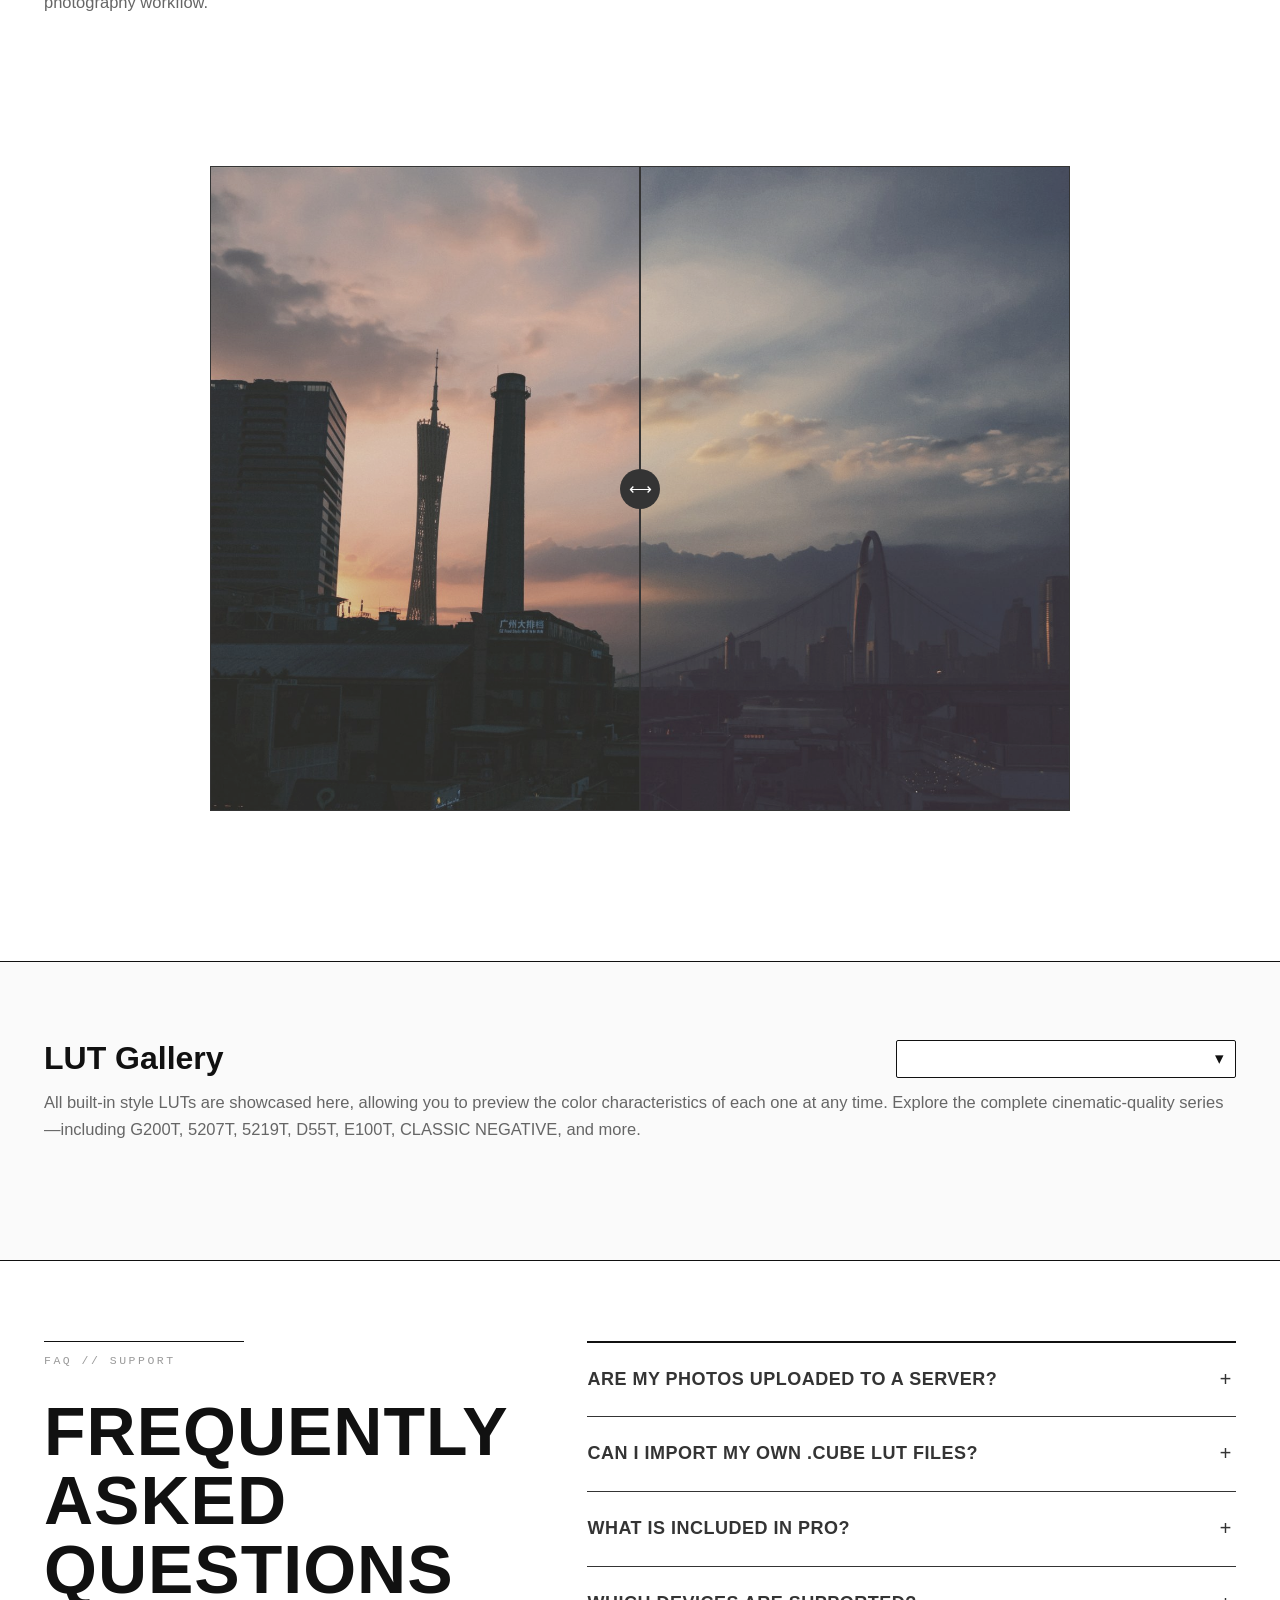
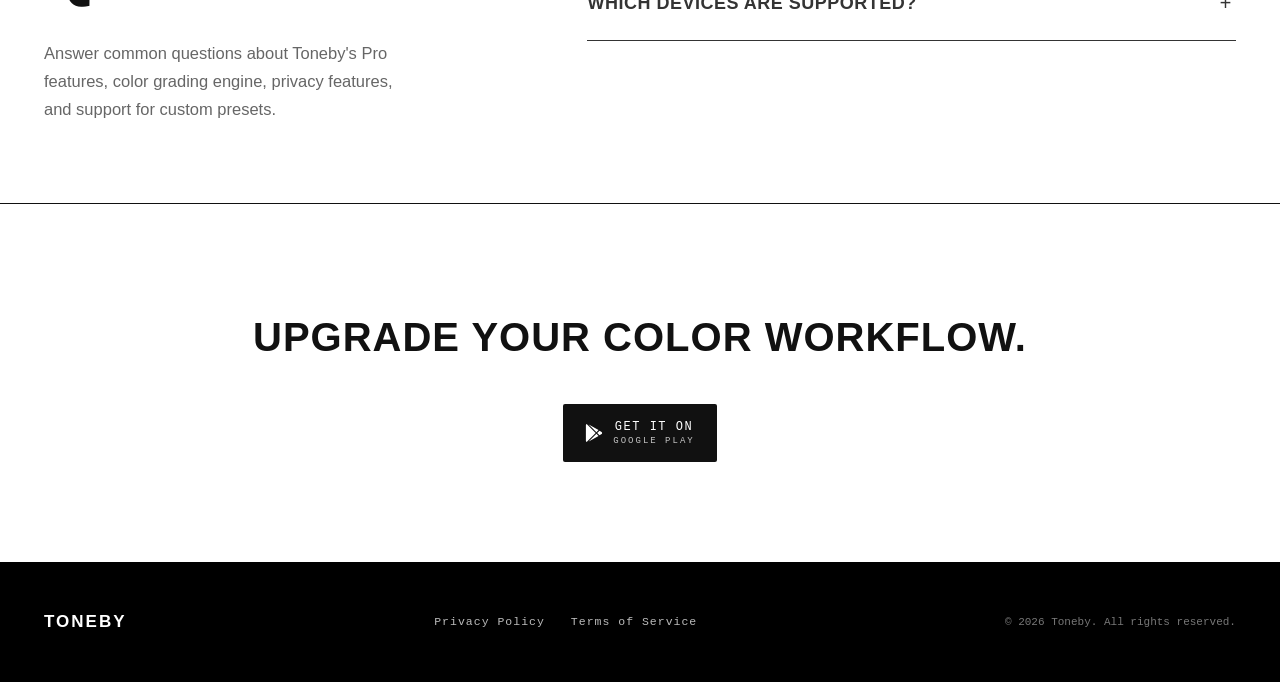
==== commit 38588cbe: "官网更新: index.html v=97（data.js 缓存刷新）" ====
--- a/index.html
+++ b/index.html
@@ -123,7 +123,7 @@
 
 <script>
 (function () {
-  var V = "v=93";
+  var V = "v=97";
   function tryLoad(src, check, next, tries) {
     var s = document.createElement("script");
     s.src = src;
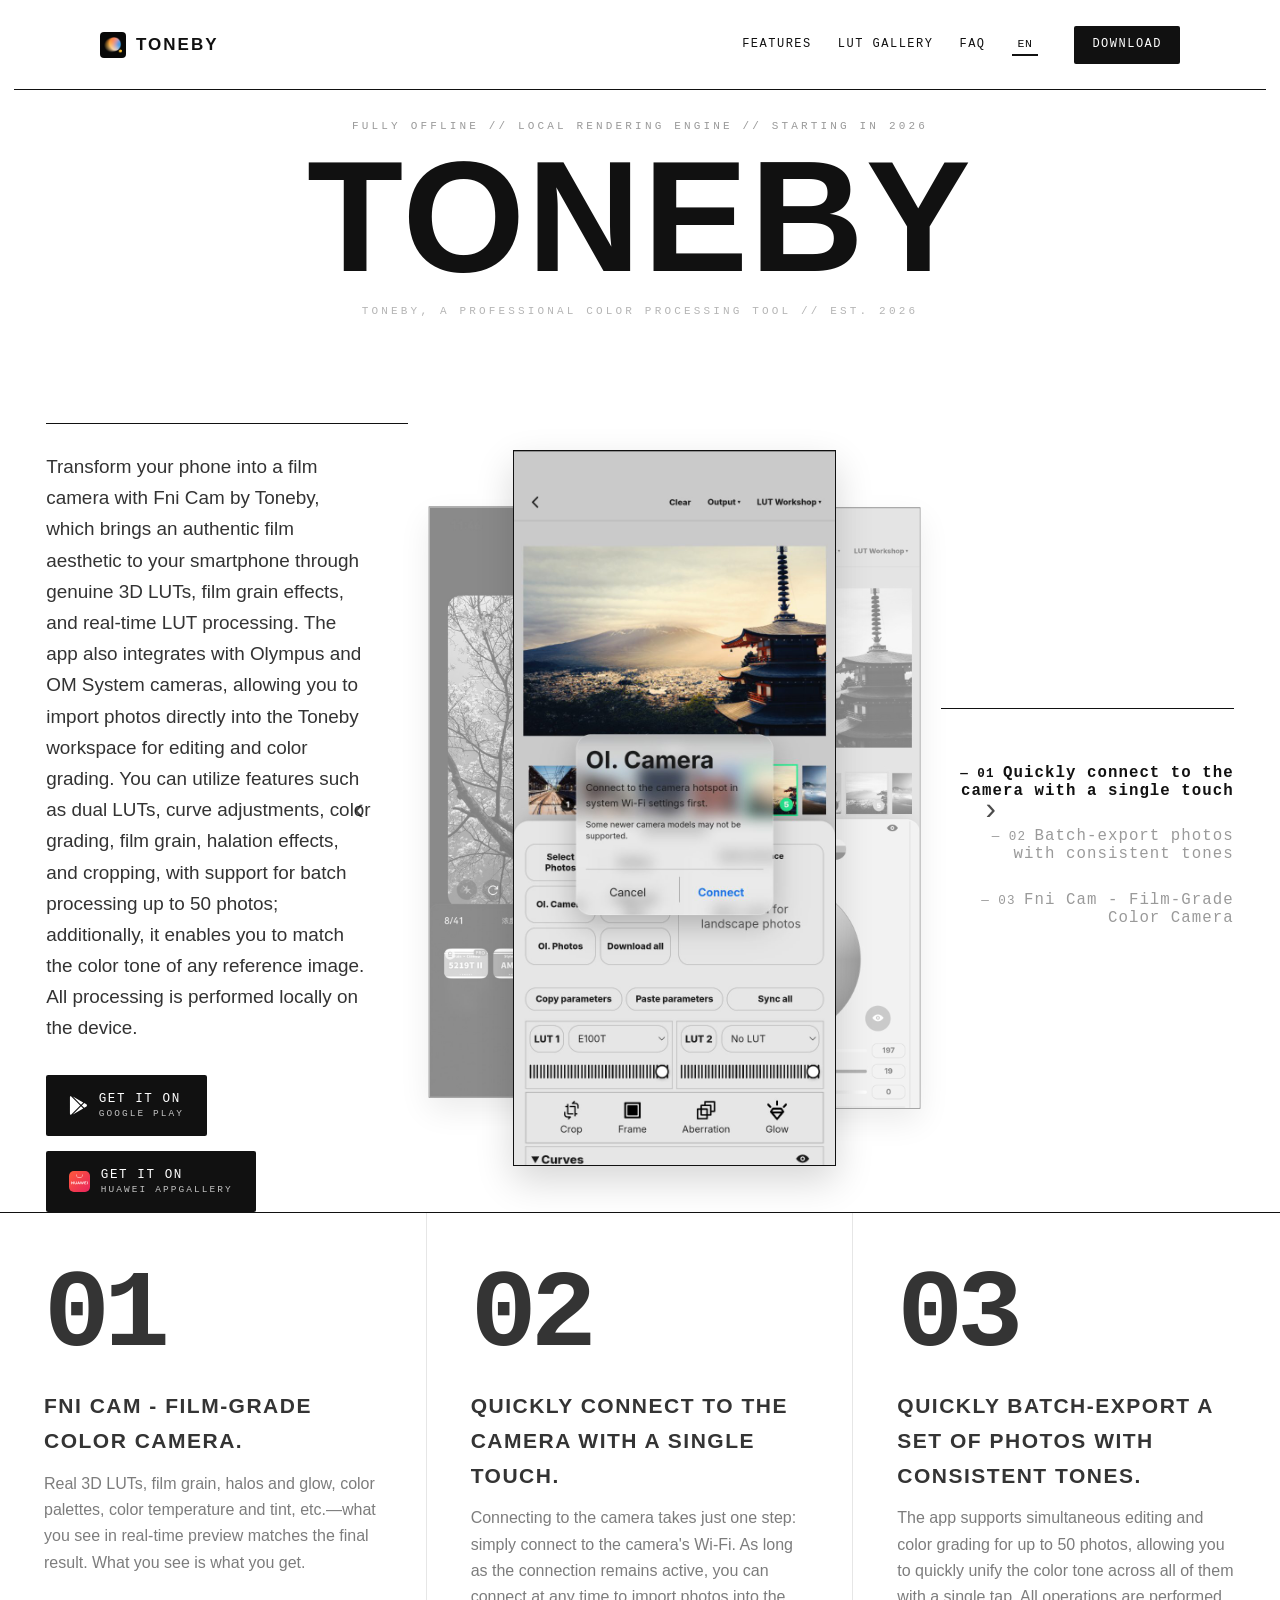
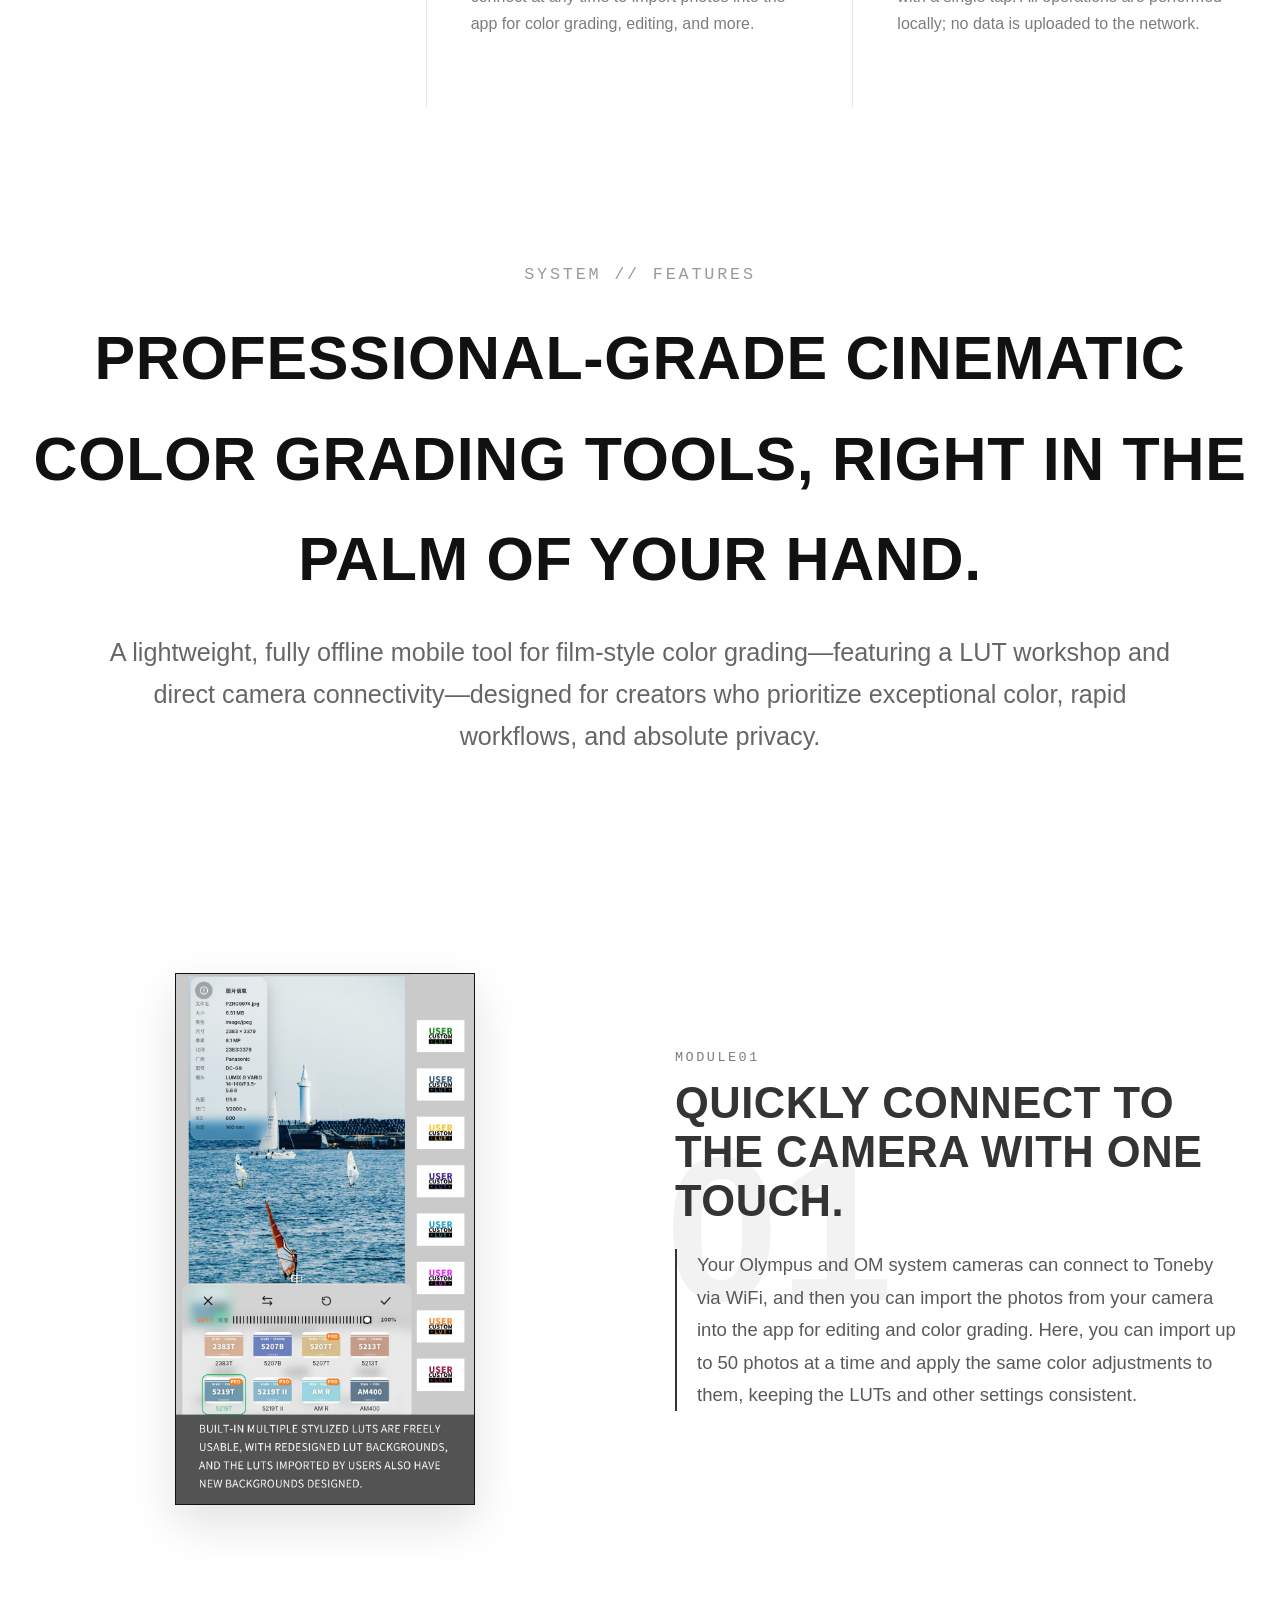
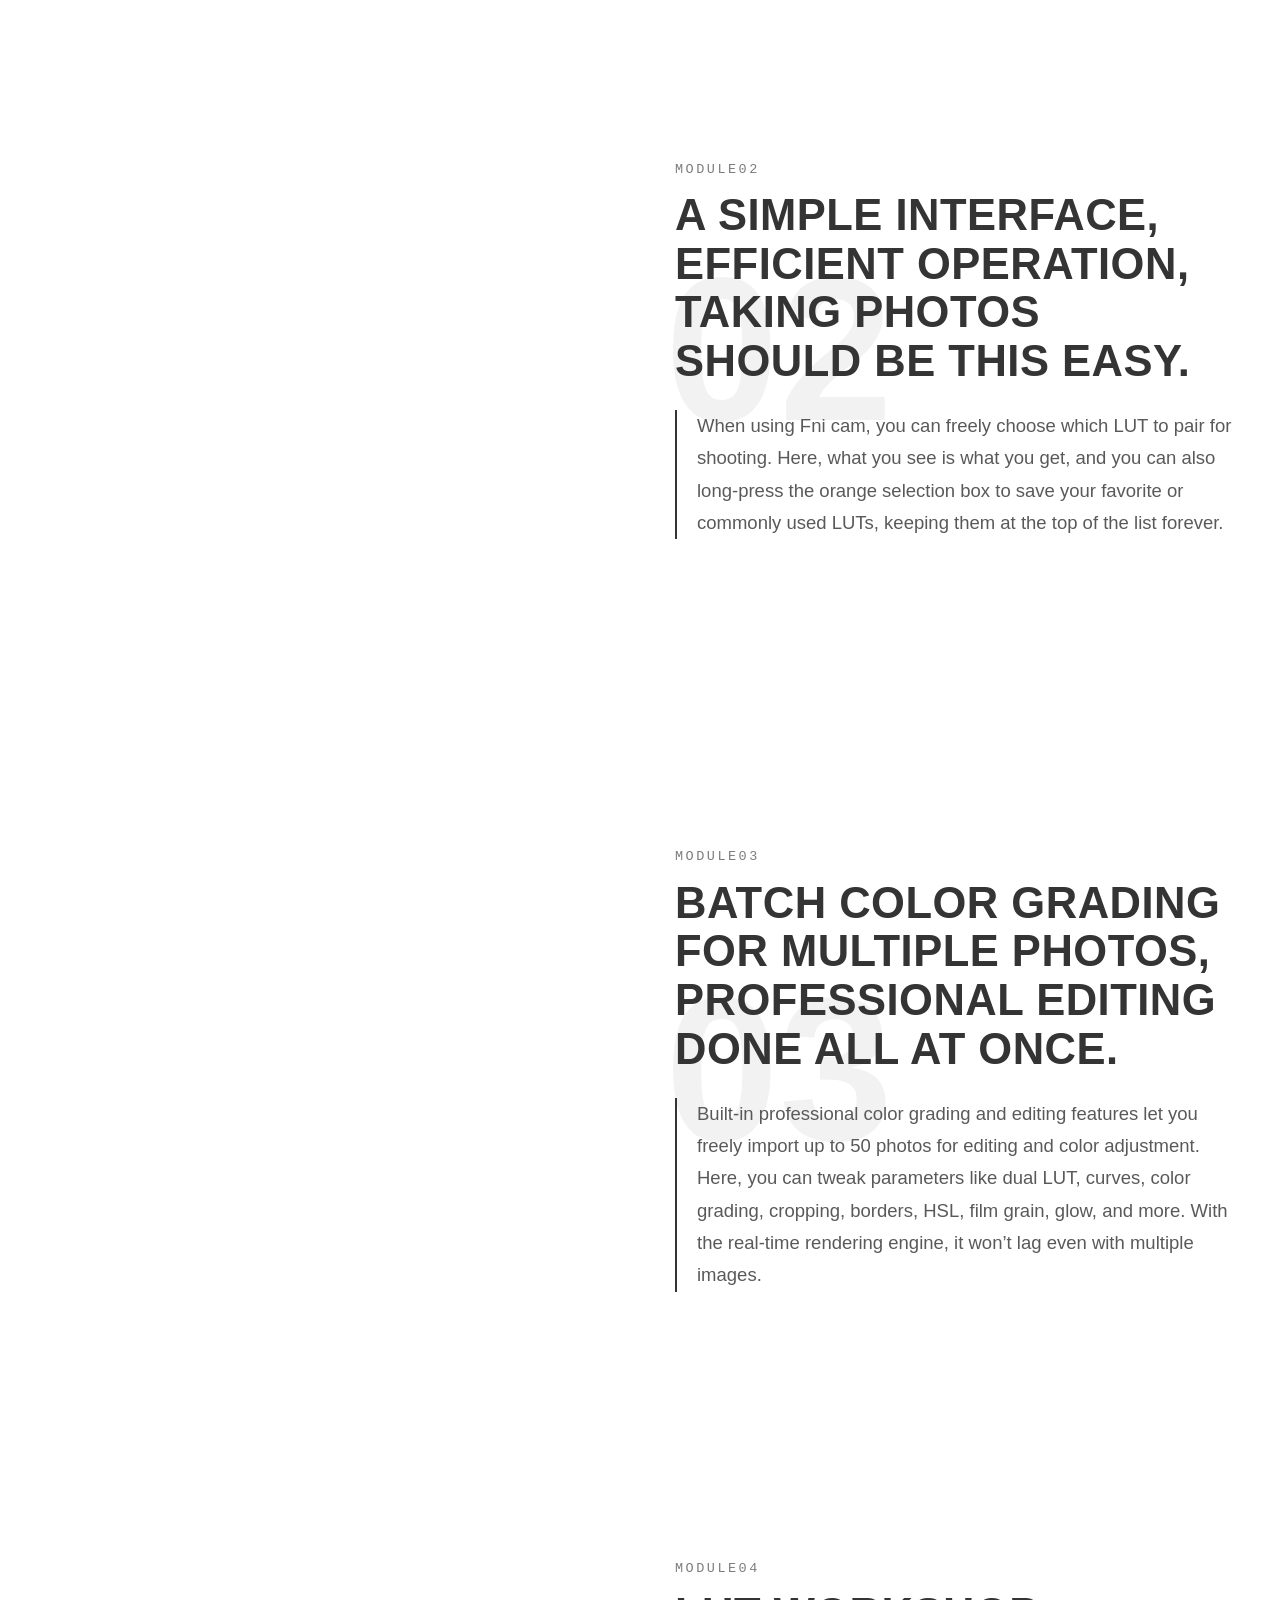
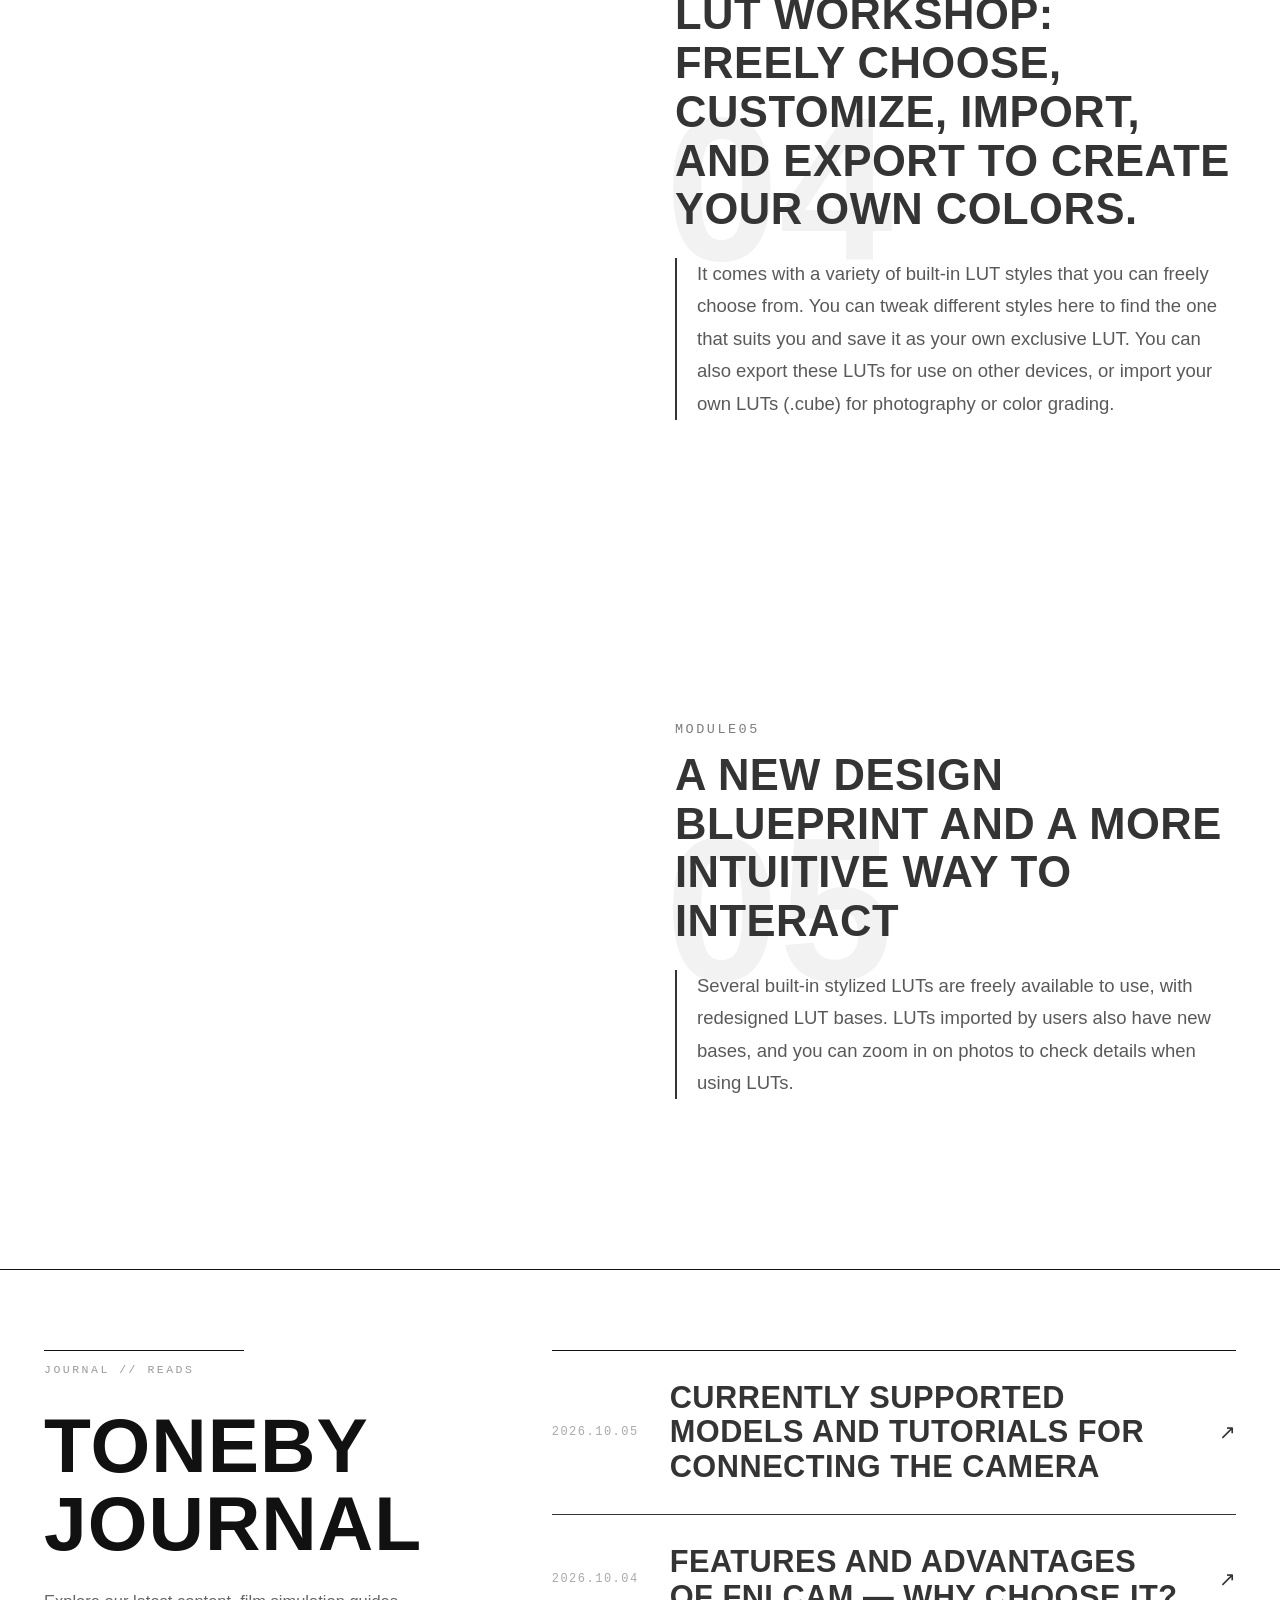
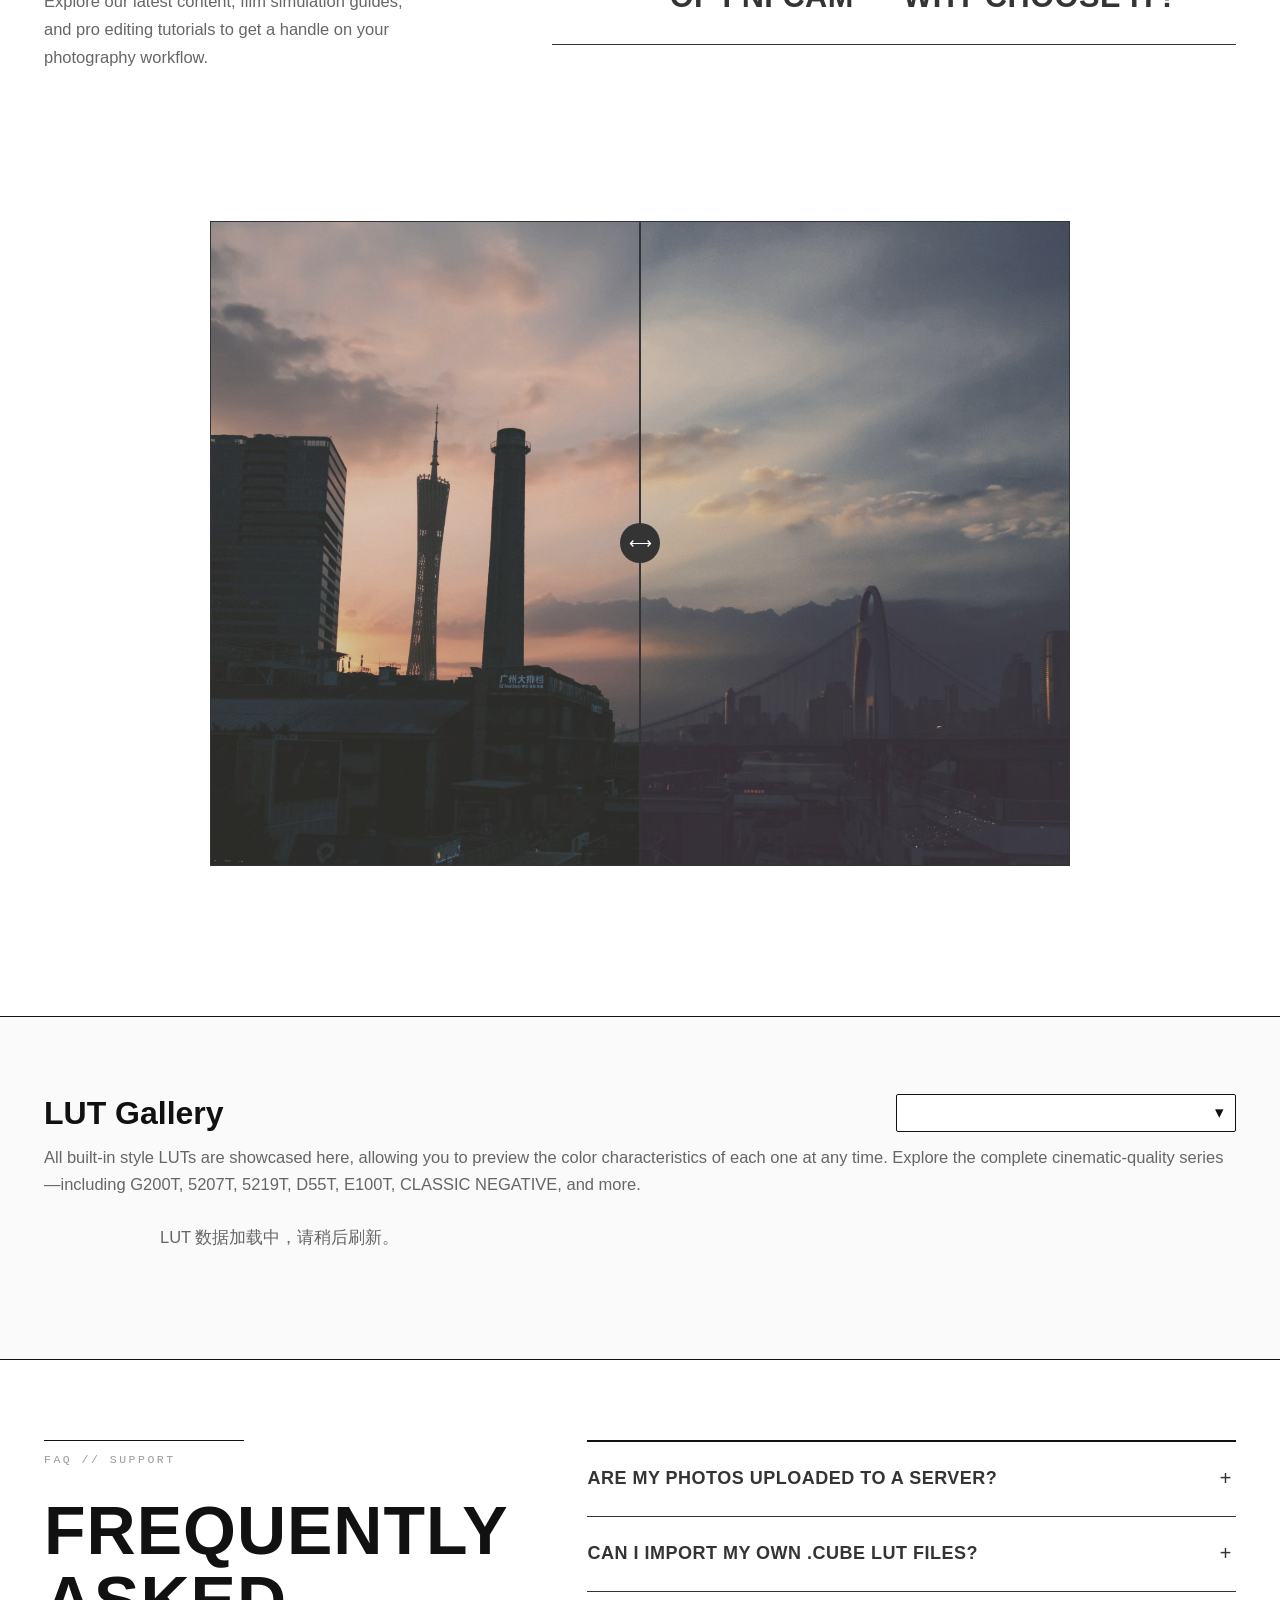
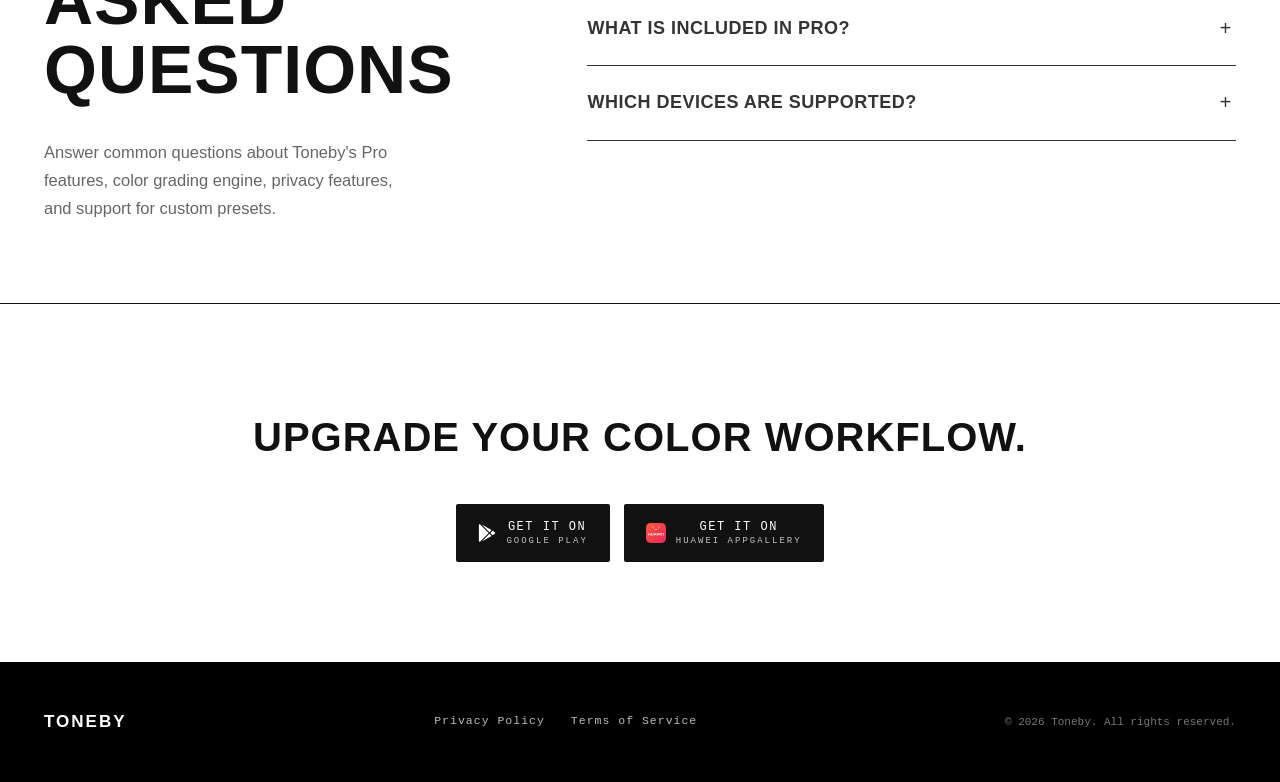
==== commit 0eadceab: "官网更新: index.html v=98（data.js 缓存刷新）" ====
--- a/index.html
+++ b/index.html
@@ -123,7 +123,7 @@
 
 <script>
 (function () {
-  var V = "v=97";
+  var V = "v=98";
   function tryLoad(src, check, next, tries) {
     var s = document.createElement("script");
     s.src = src;
